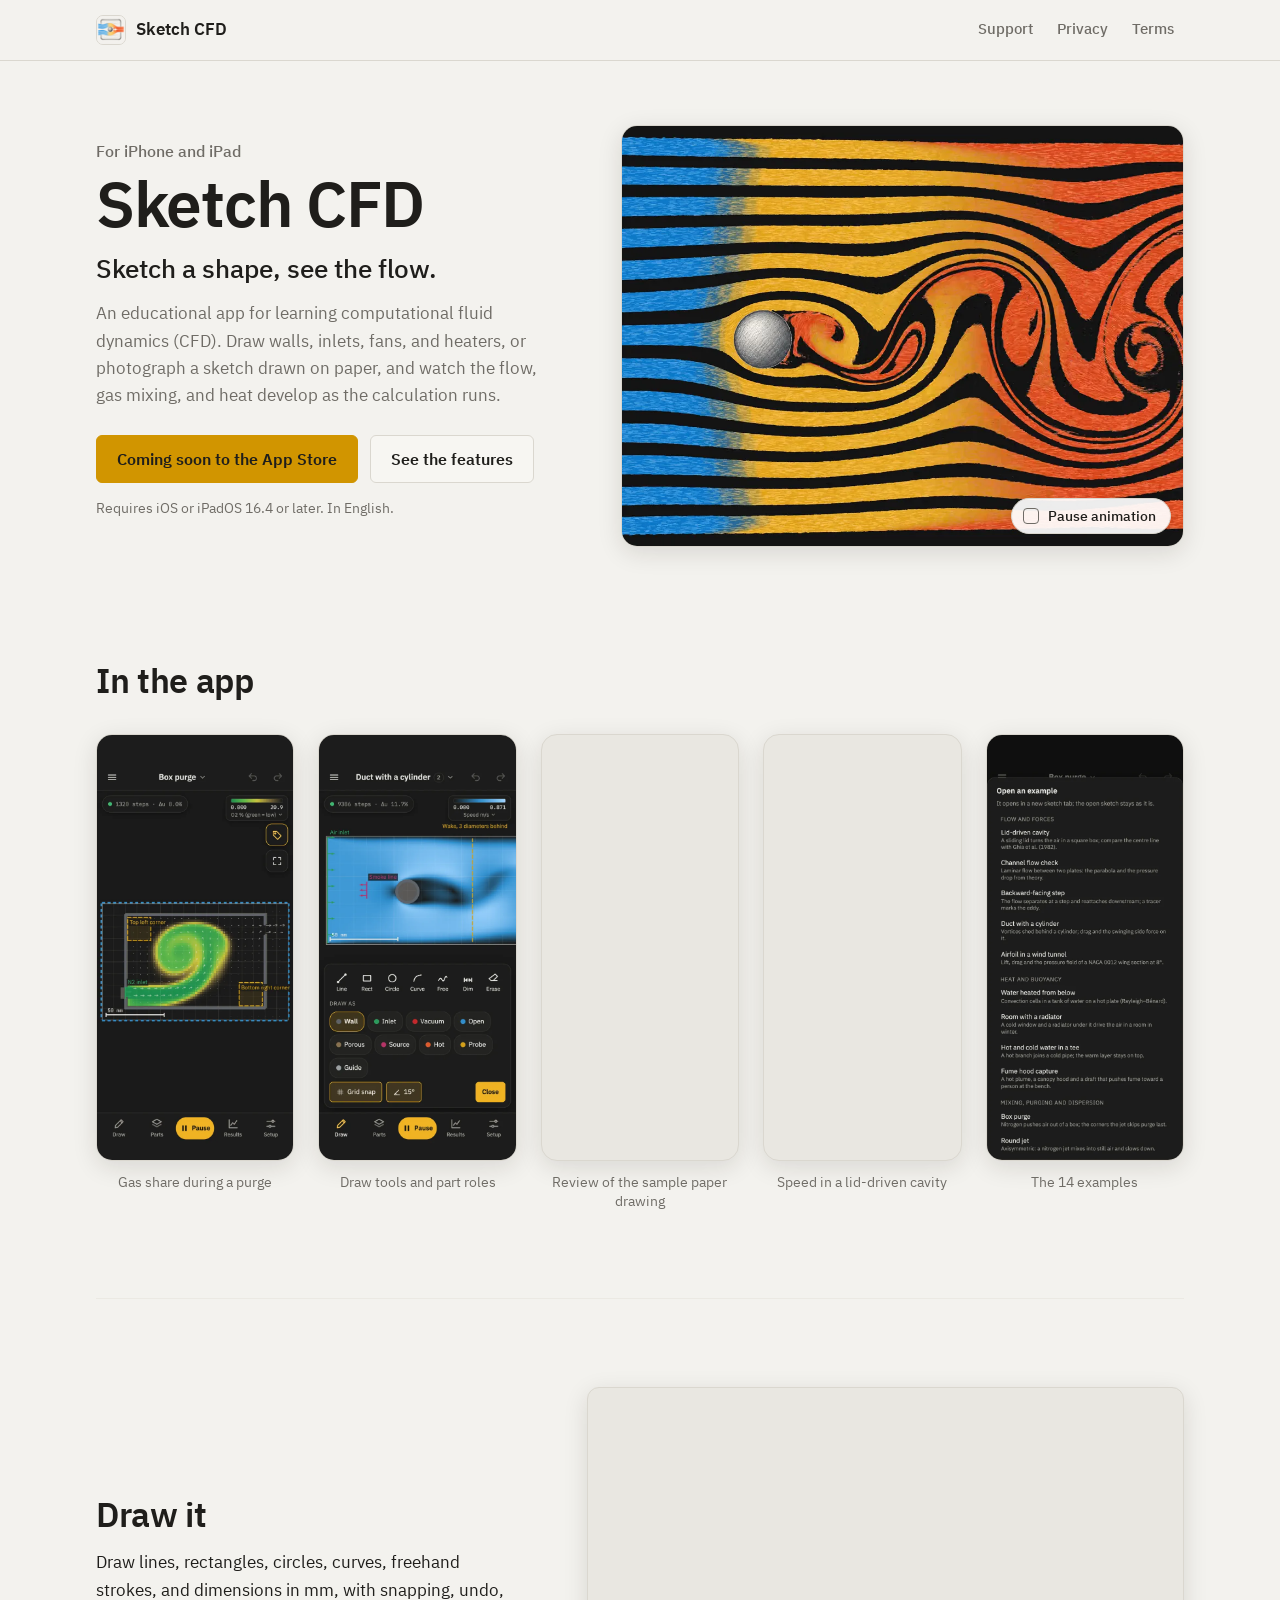
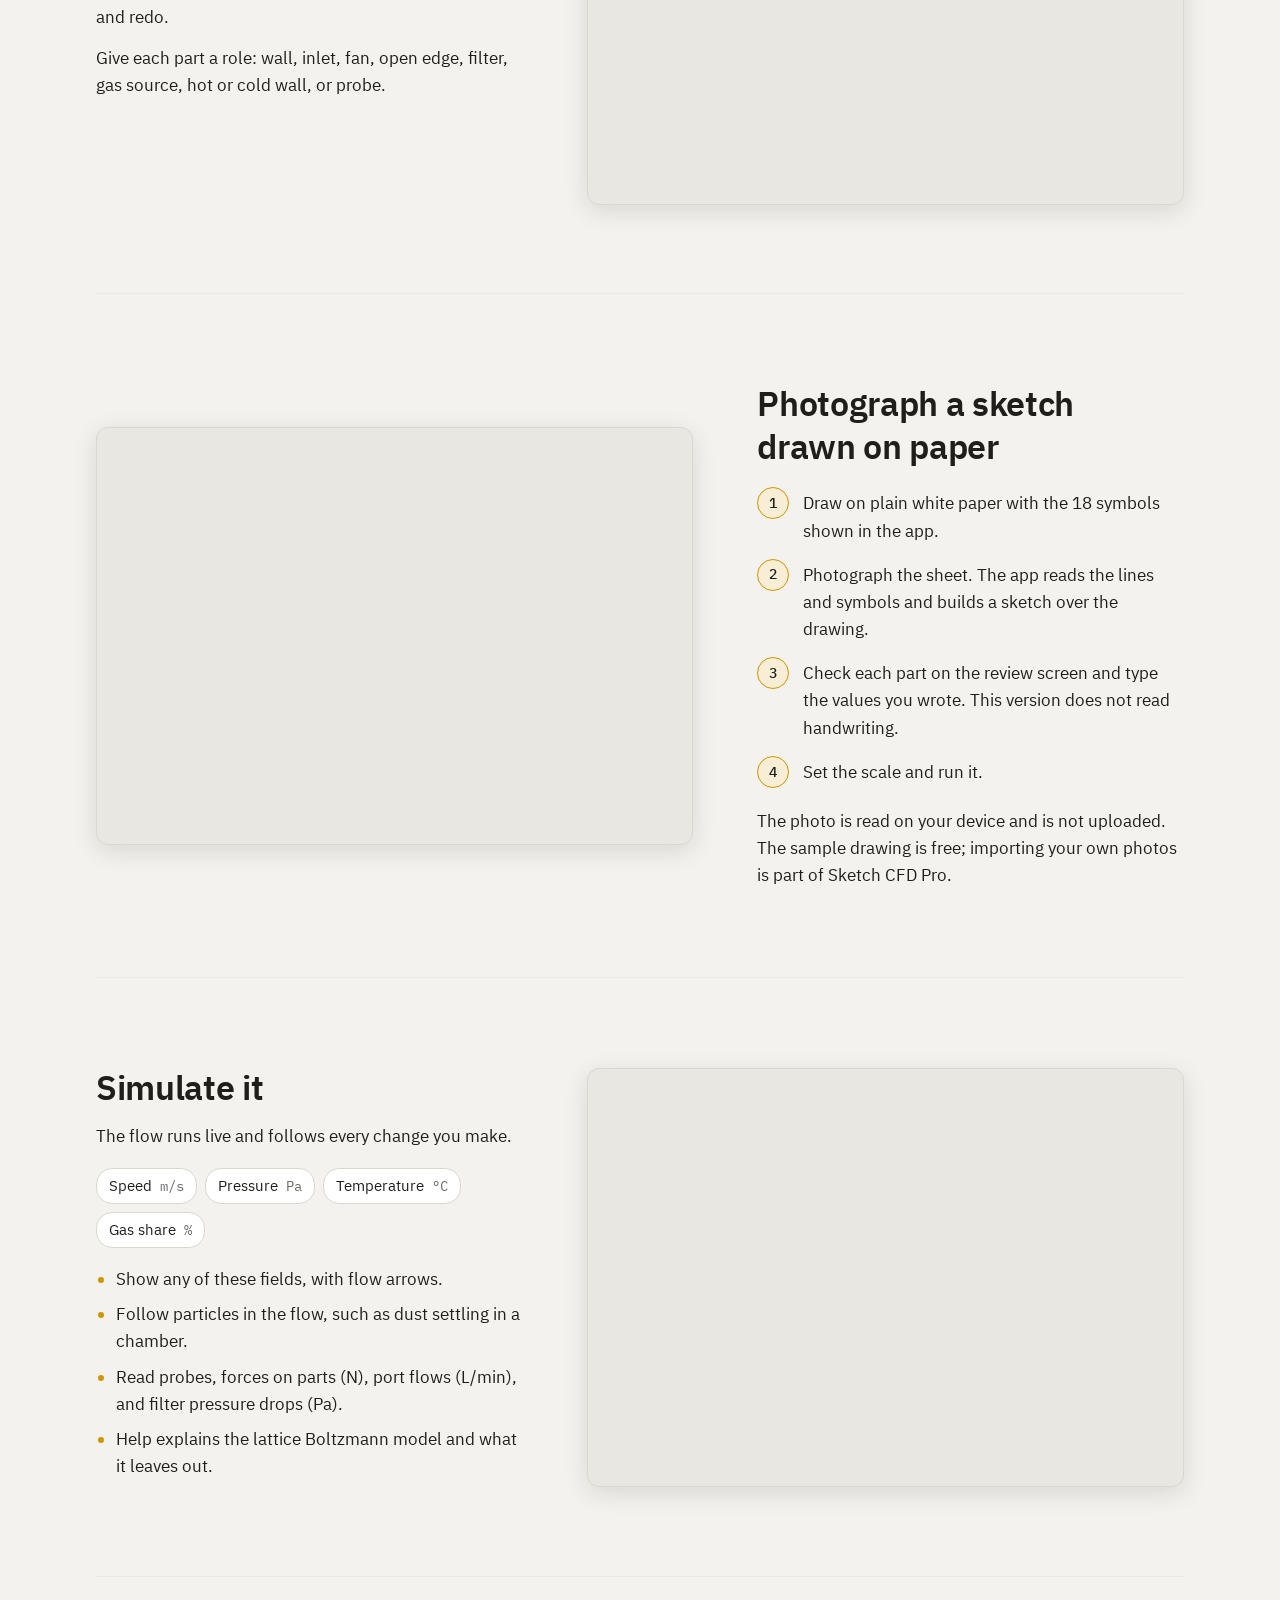
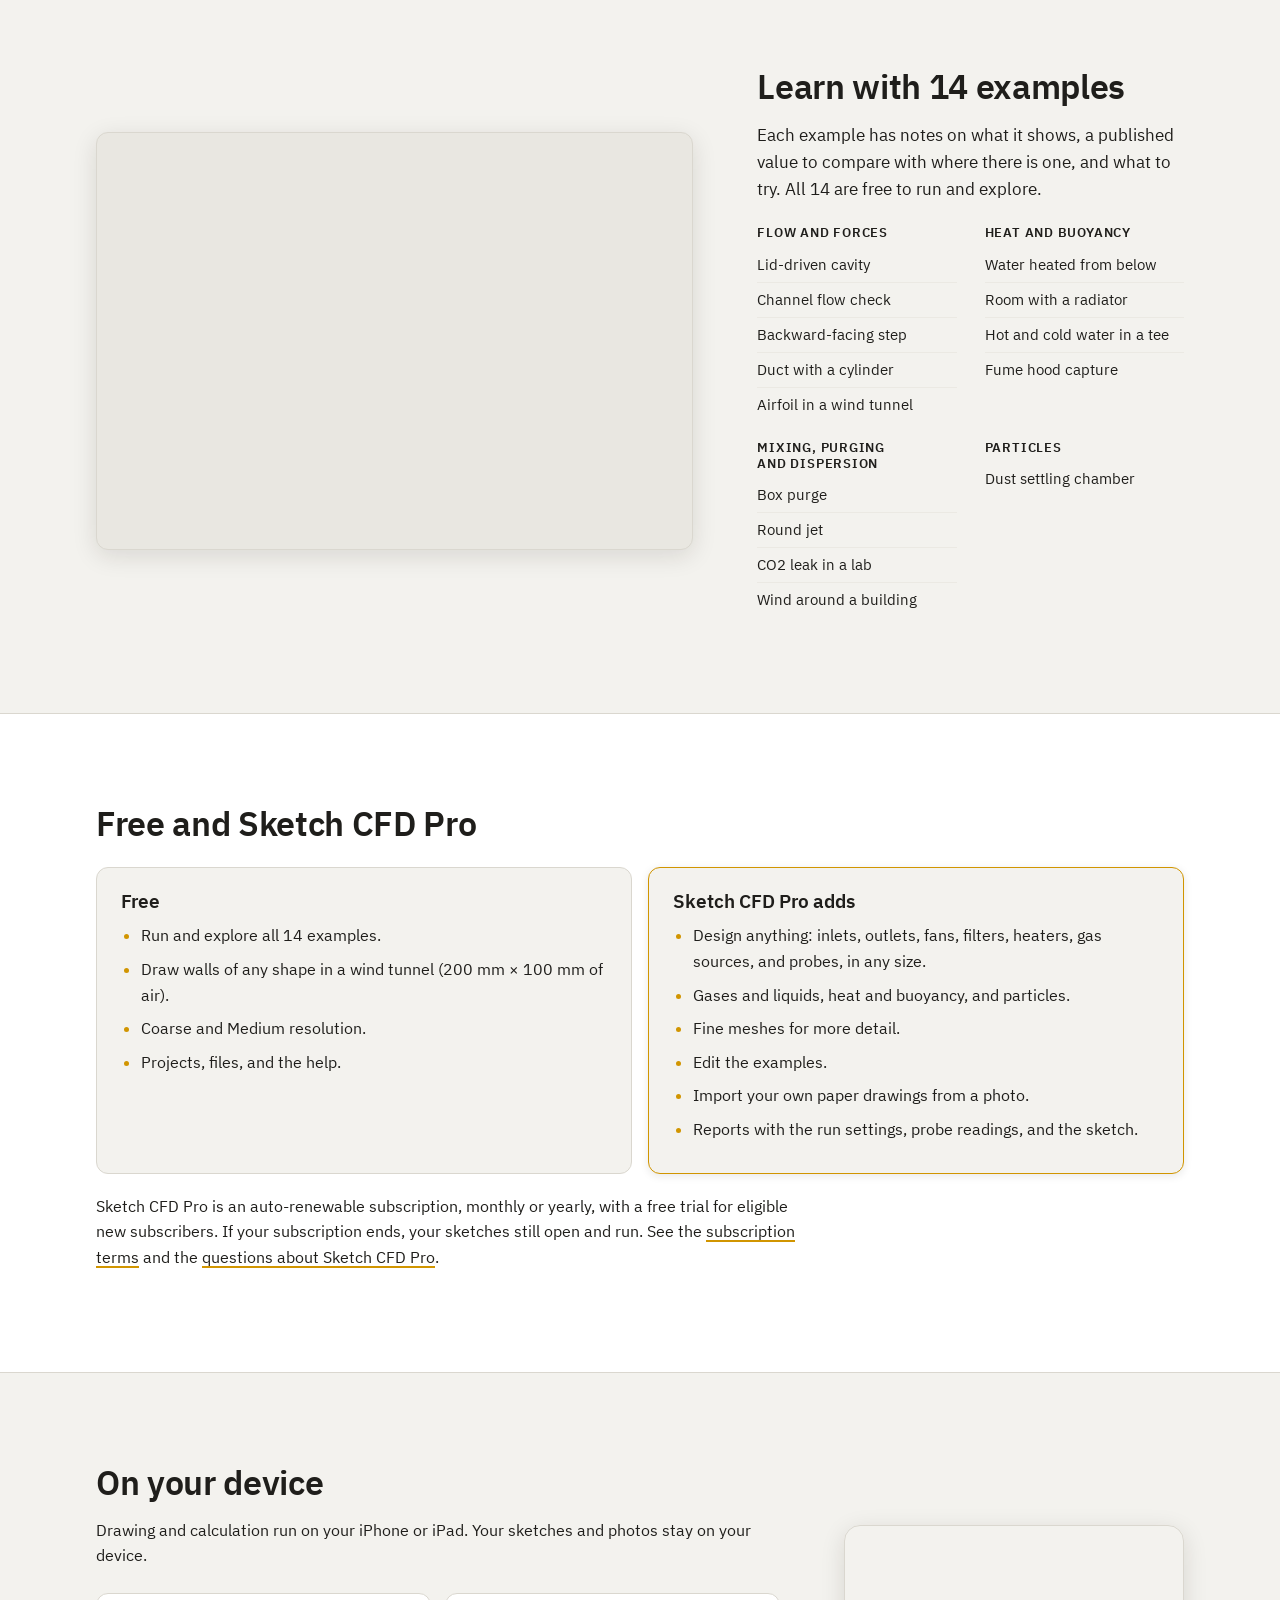
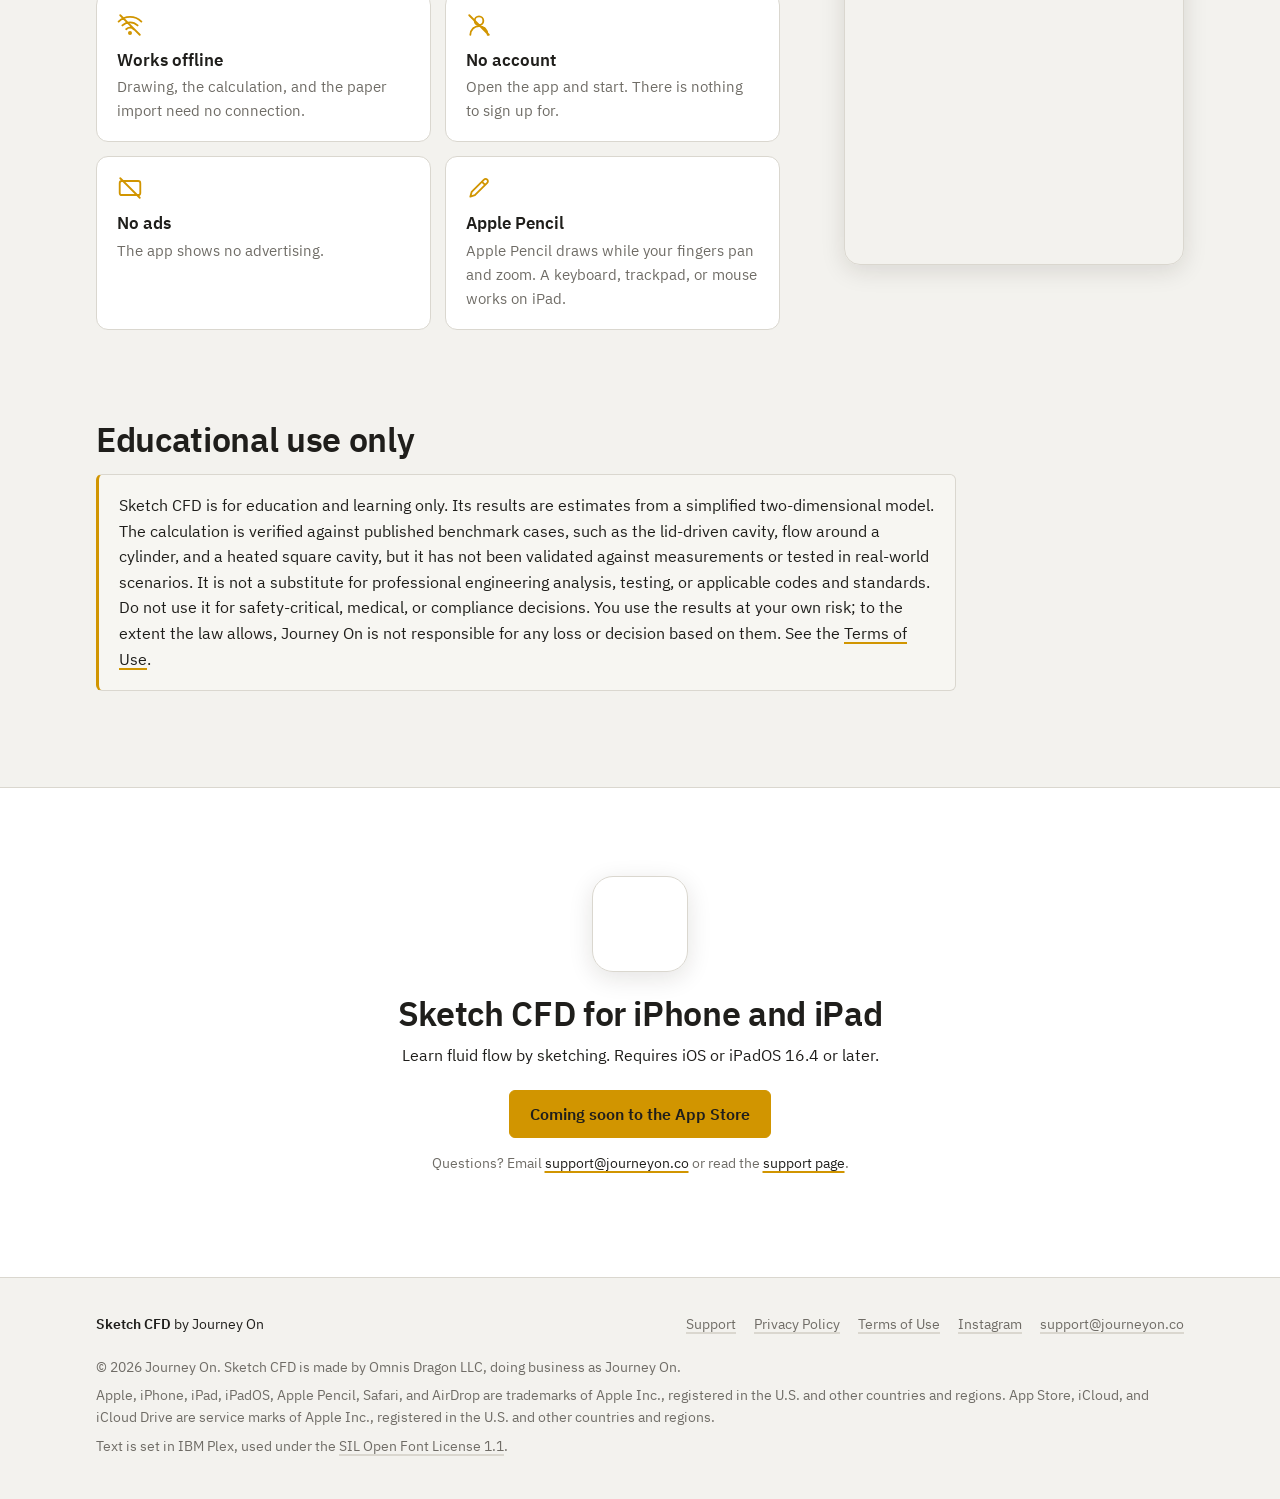
==== index.html @ e7793c2b "Sketch CFD website Co-Authored-By: Claude Opus 5.5 <noreply@anthropic.com>" ====
<!doctype html>
<html lang="en">
<head>
<meta charset="utf-8">
<meta name="viewport" content="width=device-width, initial-scale=1">
<meta http-equiv="Content-Security-Policy" content="default-src 'none'; style-src 'self'; font-src 'self'; img-src 'self'; media-src 'self'; base-uri 'none'; form-action 'none'">
<meta name="color-scheme" content="dark light">
<meta name="theme-color" content="#141413" media="(prefers-color-scheme: dark)">
<meta name="theme-color" content="#f3f2ee" media="(prefers-color-scheme: light)">
<title>Sketch CFD: sketch a shape, see the flow</title>
<meta name="description" content="Sketch CFD is an educational app for iPhone and iPad for learning computational fluid dynamics (CFD) from simple sketches. Draw it, or photograph a sketch drawn on paper, and simulate the flow, gas mixing, and heat.">
<link rel="canonical" href="https://sketchcfd.journeyon.co/">
<meta property="og:type" content="website">
<meta property="og:url" content="https://sketchcfd.journeyon.co/">
<meta property="og:title" content="Sketch CFD">
<meta property="og:description" content="Sketch a shape, see the flow. An educational app for iPhone and iPad.">
<meta property="og:image" content="https://sketchcfd.journeyon.co/media/hero-landscape.jpg">
<meta property="og:image:width" content="1024">
<meta property="og:image:height" content="768">
<meta property="og:image:alt" content="Air flowing past a cylinder, from the launch animation of the Sketch CFD app.">
<meta name="twitter:card" content="summary_large_image">
<link rel="icon" type="image/png" sizes="32x32" href="assets/favicon-32.png">
<link rel="apple-touch-icon" href="assets/apple-touch-icon.png">
<link rel="stylesheet" href="assets/site.css">
</head>
<body class="home">
<a class="skip" href="#main">Skip to content</a>

<header class="site-head">
  <div class="wrap">
    <a class="brand" href="./" aria-current="page"><img src="assets/favicon-32.png" srcset="assets/favicon-32.png 1x, assets/brand-96.png 3x" width="30" height="30" alt=""><span>Sketch CFD</span></a>
    <nav class="site-nav" aria-label="Main">
      <ul>
        <li><a href="support/">Support</a></li>
        <li><a href="privacy/">Privacy</a></li>
        <li><a href="terms/">Terms</a></li>
      </ul>
    </nav>
  </div>
</header>

<main id="main" tabindex="-1">

  <section class="hero" aria-labelledby="hero-title">
    <div class="wrap hero-grid">
      <div class="hero-text">
        <p class="eyebrow">For iPhone and iPad</p>
        <h1 id="hero-title">Sketch CFD</h1>
        <p class="hero-line">Sketch a shape, see the flow.</p>
        <p class="hero-sub">An educational app for learning computational fluid dynamics (CFD). Draw walls, inlets, fans, and heaters, or photograph a sketch drawn on paper, and watch the flow, gas mixing, and heat develop as the calculation runs.</p>
        <div class="actions">
          <a class="btn primary" href="https://apps.apple.com/us/developer/journey-on/id1807155063">Coming soon to the App Store</a>
          <a class="btn" href="#draw">See the features</a>
        </div>
        <p class="small muted">Requires iOS or iPadOS 16.4 or later. In English.</p>
      </div>
      <div class="hero-media">
        <input class="still" type="checkbox" id="still">
        <picture>
          <source media="(min-width: 600px)" type="image/webp" srcset="media/hero-landscape.webp">
          <source media="(min-width: 600px)" srcset="media/hero-landscape.jpg">
          <source type="image/webp" srcset="media/hero-portrait.webp">
          <img class="hero-poster" src="media/hero-portrait.jpg" width="720" height="900" alt="Air flowing past a cylinder, from the app’s launch animation: bands of blue, amber, and orange dye show the vortices that shed behind the cylinder one after another, simulated with the app’s own solver.">
        </picture>
        <video class="hero-video" width="1024" height="768" autoplay loop muted playsinline disablepictureinpicture disableremoteplayback aria-hidden="true">
          <source media="(prefers-reduced-motion: no-preference) and (min-width: 600px)" src="media/hero-landscape.mp4" type="video/mp4">
          <source media="(prefers-reduced-motion: no-preference)" src="media/hero-portrait.mp4" type="video/mp4">
        </video>
        <label class="still-label" for="still">Pause animation</label>
      </div>
    </div>
  </section>

  <section class="section shots" aria-labelledby="shots-title">
    <div class="wrap">
      <h2 id="shots-title" class="section-title">In the app</h2>
    </div>
    <div class="shot-strip" role="region" aria-label="Screenshots" tabindex="0">
      <ul class="shot-list">
        <li>
          <figure>
            <img src="media/iphone-purge.webp" width="600" height="1299" loading="lazy" decoding="async" alt="The Box purge example: nitrogen enters a box at the lower left and pushes the air out through a slot at the upper right. The box is colored by oxygen share, green where it is low, with flow arrows.">
            <figcaption>Gas share during a purge</figcaption>
          </figure>
        </li>
        <li>
          <figure>
            <img src="media/iphone-draw.webp" width="600" height="1299" loading="lazy" decoding="async" alt="The draw tray over the Duct with a cylinder example: the Line, Rect, Circle, Curve, Free, Dim, and Erase tools, the roles Wall, Inlet, Vacuum, Open, Porous, Source, Hot, Probe, and Guide, and Grid snap with a 15° angle step. Above the tray, air from the inlet at the left flows past a cylinder, which sheds vortices, colored by speed.">
            <figcaption>Draw tools and part roles</figcaption>
          </figure>
        </li>
        <li>
          <figure>
            <img src="media/iphone-paper.webp" width="600" height="1299" loading="lazy" decoding="async" alt="Check the imported sketch: the parts recognized on the sample paper drawing, and the list of 5 parts found, among them a hot wall at 120 °C and an air inlet at 20 L/min with an assumed temperature to check.">
            <figcaption>Review of the sample paper drawing</figcaption>
          </figure>
        </li>
        <li>
          <figure>
            <img src="media/iphone-cavity.webp" width="600" height="1299" loading="lazy" decoding="async" alt="The Lid-driven cavity example, colored by speed from 0 to 0.139 m/s: the lid moves to the right along the top and turns the air in the square box into one large eddy.">
            <figcaption>Speed in a lid-driven cavity</figcaption>
          </figure>
        </li>
        <li>
          <figure>
            <img src="media/iphone-examples.webp" width="600" height="1299" loading="lazy" decoding="async" alt="Open an example: the examples in groups, starting with Flow and forces and Heat and buoyancy, each with a one-line description.">
            <figcaption>The 14 examples</figcaption>
          </figure>
        </li>
      </ul>
    </div>
  </section>

  <section class="feature" id="draw" aria-labelledby="draw-title">
    <div class="wrap feature-grid">
      <div class="feature-text">
        <h2 id="draw-title">Draw it</h2>
        <p>Draw lines, rectangles, circles, curves, freehand strokes, and dimensions in mm, with snapping, undo, and redo.</p>
        <p>Give each part a role: wall, inlet, fan, open edge, filter, gas source, hot or cold wall, or probe.</p>
      </div>
      <figure class="feature-shot">
        <img src="media/ipad-draw.webp" width="1280" height="895" loading="lazy" decoding="async" alt="The iPad layout with the Rect tool selected: a bar over the canvas lists the roles to draw as, from Wall to Guide, and the Parts panel lists the nine parts of the Box purge sketch, such as the N2 inlet at 10.0 L/min and two probes.">
      </figure>
    </div>
  </section>

  <section class="feature flip" id="paper" aria-labelledby="paper-title">
    <div class="wrap feature-grid">
      <div class="feature-text">
        <h2 id="paper-title">Photograph a sketch drawn on paper</h2>
        <ol class="steps" role="list">
          <li>Draw on plain white paper with the 18 symbols shown in the app.</li>
          <li>Photograph the sheet. The app reads the lines and symbols and builds a sketch over the drawing.</li>
          <li>Check each part on the review screen and type the values you wrote. This version does not read handwriting.</li>
          <li>Set the scale and run it.</li>
        </ol>
        <p>The photo is read on your device and is not uploaded. The sample drawing is free; importing your own photos is part of Sketch CFD Pro.</p>
      </div>
      <figure class="feature-shot">
        <img src="media/ipad-paper.webp" width="1280" height="895" loading="lazy" decoding="async" alt="The review screen of the paper import with the sample drawing: on the left, the parts recognized on the sheet; on the right, 5 parts found and 1 value assumed, and the labels written on the sheet, each with a field for its value.">
      </figure>
    </div>
  </section>

  <section class="feature" id="simulate" aria-labelledby="simulate-title">
    <div class="wrap feature-grid">
      <div class="feature-text">
        <h2 id="simulate-title">Simulate it</h2>
        <p>The flow runs live and follows every change you make.</p>
        <ul class="fields" aria-label="Fields you can show">
          <li>Speed <span class="u">m/s</span></li>
          <li>Pressure <span class="u">Pa</span></li>
          <li>Temperature <span class="u">°C</span></li>
          <li>Gas share <span class="u">%</span></li>
        </ul>
        <ul class="ticks">
          <li>Show any of these fields, with flow arrows.</li>
          <li>Follow particles in the flow, such as dust settling in a chamber.</li>
          <li>Read probes, forces on parts (N), port flows (L/min), and filter pressure drops (Pa).</li>
          <li>Help explains the lattice Boltzmann model and what it leaves out.</li>
        </ul>
      </div>
      <figure class="feature-shot">
        <img src="media/ipad-radiator.webp" width="1280" height="895" loading="lazy" decoding="async" alt="The Room with a radiator example, colored by temperature from 20 °C to 52 °C with flow arrows: warm air rises from the radiator at the lower left and circulates through the room. The Results panel lists the run, the probe readings at ankle and head height, and the force on the radiator.">
      </figure>
    </div>
  </section>

  <section class="feature flip" id="examples" aria-labelledby="examples-title">
    <div class="wrap feature-grid">
      <div class="feature-text">
        <h2 id="examples-title">Learn with 14 examples</h2>
        <p>Each example has notes on what it shows, a published value to compare with where there is one, and what to try. All 14 are free to run and explore.</p>
        <div class="groups">
          <div>
            <h3>Flow and forces</h3>
            <ul>
              <li>Lid-driven cavity</li>
              <li>Channel flow check</li>
              <li>Backward-facing step</li>
              <li>Duct with a cylinder</li>
              <li>Airfoil in a wind tunnel</li>
            </ul>
          </div>
          <div>
            <h3>Heat and buoyancy</h3>
            <ul>
              <li>Water heated from below</li>
              <li>Room with a radiator</li>
              <li>Hot and cold water in a tee</li>
              <li>Fume hood capture</li>
            </ul>
          </div>
          <div>
            <h3>Mixing, purging and dispersion</h3>
            <ul>
              <li>Box purge</li>
              <li>Round jet</li>
              <li>CO2 leak in a lab</li>
              <li>Wind around a building</li>
            </ul>
          </div>
          <div>
            <h3>Particles</h3>
            <ul>
              <li>Dust settling chamber</li>
            </ul>
          </div>
        </div>
      </div>
      <figure class="feature-shot">
        <img src="media/ipad-hood.webp" width="1280" height="895" loading="lazy" decoding="async" alt="The Fume hood capture example, colored by fume share: fume rises from a hot plate on the floor, and a draft from the right bends the plume past the canopy hood toward the breathing zone at the left.">
      </figure>
    </div>
  </section>

  <section class="section band" id="plans" aria-labelledby="plans-title">
    <div class="wrap">
      <h2 id="plans-title" class="section-title">Free and Sketch CFD Pro</h2>
      <div class="plans">
        <div class="plan">
          <h3>Free</h3>
          <ul class="ticks">
            <li>Run and explore all 14 examples.</li>
            <li>Draw walls of any shape in a wind tunnel (200 mm × 100 mm of air).</li>
            <li>Coarse and Medium resolution.</li>
            <li>Projects, files, and the help.</li>
          </ul>
        </div>
        <div class="plan pro">
          <h3>Sketch CFD Pro adds</h3>
          <ul class="ticks">
            <li>Design anything: inlets, outlets, fans, filters, heaters, gas sources, and probes, in any size.</li>
            <li>Gases and liquids, heat and buoyancy, and particles.</li>
            <li>Fine meshes for more detail.</li>
            <li>Edit the examples.</li>
            <li>Import your own paper drawings from a photo.</li>
            <li>Reports with the run settings, probe readings, and the sketch.</li>
          </ul>
        </div>
      </div>
      <p class="section-intro">Sketch CFD Pro is an auto-renewable subscription, monthly or yearly, with a free trial for eligible new subscribers. If your subscription ends, your sketches still open and run. See the <a href="terms/#pro">subscription terms</a> and the <a href="support/#cost">questions about Sketch CFD Pro</a>.</p>
    </div>
  </section>

  <section class="section" id="device" aria-labelledby="device-title">
    <div class="wrap device-grid">
      <div>
        <h2 id="device-title" class="section-title">On your device</h2>
        <p class="section-intro">Drawing and calculation run on your iPhone or iPad. Your sketches and photos stay on your device.</p>
        <ul class="tiles">
          <li class="tile">
            <svg viewBox="0 0 24 24" aria-hidden="true" focusable="false"><path d="M1.5 8.8a15 15 0 0 1 21 0M5 12.4a10 10 0 0 1 14 0M8.5 15.9a5 5 0 0 1 7 0M3 3l18 18"/><circle cx="12" cy="19.4" r="1"/></svg>
            <h3>Works offline</h3>
            <p>Drawing, the calculation, and the paper import need no connection.</p>
          </li>
          <li class="tile">
            <svg viewBox="0 0 24 24" aria-hidden="true" focusable="false"><circle cx="12" cy="8" r="4"/><path d="M4 21a8 8 0 0 1 16 0M3 3l18 18"/></svg>
            <h3>No account</h3>
            <p>Open the app and start. There is nothing to sign up for.</p>
          </li>
          <li class="tile">
            <svg viewBox="0 0 24 24" aria-hidden="true" focusable="false"><rect x="2.5" y="5.5" width="19" height="13" rx="2"/><path d="M3 3l18 18"/></svg>
            <h3>No ads</h3>
            <p>The app shows no advertising.</p>
          </li>
          <li class="tile">
            <svg viewBox="0 0 24 24" aria-hidden="true" focusable="false"><path d="M4 20l1.2-4.4L16.6 4.2a2.1 2.1 0 0 1 3 3L8.2 18.6 4 20zM14.6 6.2l3 3"/></svg>
            <h3>Apple Pencil</h3>
            <p>Apple Pencil draws while your fingers pan and zoom. A keyboard, trackpad, or mouse works on iPad.</p>
          </li>
        </ul>
      </div>
      <figure class="device-art">
        <picture>
          <source type="image/webp" srcset="assets/sketch-cfd-400.webp 400w, assets/sketch-cfd-800.webp 800w" sizes="(min-width: 960px) 340px, 240px">
          <img src="assets/sketch-cfd-400.png" width="400" height="400" loading="lazy" decoding="async" alt="The Sketch CFD app icon: a colored-pencil drawing of air flowing left to right through a box and around a sphere. The streamlines change from blue to amber to orange, with two small eddies behind the sphere.">
        </picture>
      </figure>
    </div>
  </section>

  <section class="section" id="education" aria-labelledby="education-title">
    <div class="wrap">
      <h2 id="education-title" class="section-title">Educational use only</h2>
      <div class="note">
        <p>Sketch CFD is for education and learning only. Its results are estimates from a simplified two-dimensional model. The calculation is verified against published benchmark cases, such as the lid-driven cavity, flow around a cylinder, and a heated square cavity, but it has not been validated against measurements or tested in real-world scenarios. It is not a substitute for professional engineering analysis, testing, or applicable codes and standards. Do not use it for safety-critical, medical, or compliance decisions. You use the results at your own risk; to the extent the law allows, Journey On is not responsible for any loss or decision based on them. See the <a href="terms/#educational-use">Terms of Use</a>.</p>
      </div>
    </div>
  </section>

  <section class="cta band" id="get" aria-labelledby="get-title">
    <div class="wrap">
      <img class="app-icon" src="assets/sketch-cfd-400.webp" width="400" height="400" loading="lazy" decoding="async" alt="">
      <h2 id="get-title">Sketch CFD for iPhone and iPad</h2>
      <p>Learn fluid flow by sketching. Requires iOS or iPadOS 16.4 or later.</p>
      <div class="actions center">
        <a class="btn primary" href="https://apps.apple.com/us/developer/journey-on/id1807155063">Coming soon to the App Store</a>
      </div>
      <p class="small muted">Questions? Email <a href="mailto:support@journeyon.co">support@journeyon.co</a> or read the <a href="support/">support page</a>.</p>
    </div>
  </section>

</main>

<footer class="site-foot">
  <div class="wrap">
    <div class="foot-top">
      <p class="foot-brand"><strong>Sketch CFD</strong> by Journey On</p>
      <nav aria-label="Footer">
        <ul class="foot-links">
          <li><a href="support/">Support</a></li>
          <li><a href="privacy/">Privacy Policy</a></li>
          <li><a href="terms/">Terms of Use</a></li>
          <li><a href="https://www.instagram.com/journeyon_co/">Instagram</a></li>
          <li><a href="mailto:support@journeyon.co">support@journeyon.co</a></li>
        </ul>
      </nav>
    </div>
    <p>© 2026 Journey On. Sketch CFD is made by Omnis Dragon LLC, doing business as Journey On.</p>
    <p>Apple, iPhone, iPad, iPadOS, Apple Pencil, Safari, and AirDrop are trademarks of Apple Inc., registered in the U.S. and other countries and regions. App Store, iCloud, and iCloud Drive are service marks of Apple Inc., registered in the U.S. and other countries and regions.</p>
    <p>Text is set in IBM Plex, used under the <a href="fonts/LICENSE.txt">SIL Open Font License 1.1</a>.</p>
  </div>
</footer>
</body>
</html>
---- assets/site.css ----
/* Sketch CFD website. Colors, radii, fonts and shadows are the app's design tokens; tints are color-mix() of tokens.
   Dark is the default, as in the app; light follows prefers-color-scheme. */

@font-face {
  font-family: 'IBM Plex Sans';
  font-style: normal;
  font-weight: 400;
  font-display: swap;
  src: url('../fonts/IBMPlexSans-Regular.woff2') format('woff2');
}
@font-face {
  font-family: 'IBM Plex Sans';
  font-style: normal;
  font-weight: 500;
  font-display: swap;
  src: url('../fonts/IBMPlexSans-Medium.woff2') format('woff2');
}
@font-face {
  font-family: 'IBM Plex Sans';
  font-style: normal;
  font-weight: 600;
  font-display: swap;
  src: url('../fonts/IBMPlexSans-SemiBold.woff2') format('woff2');
}
@font-face {
  font-family: 'IBM Plex Mono';
  font-style: normal;
  font-weight: 400;
  font-display: swap;
  src: url('../fonts/IBMPlexMono-Regular.woff2') format('woff2');
}
@font-face {
  font-family: 'IBM Plex Mono';
  font-style: normal;
  font-weight: 500;
  font-display: swap;
  src: url('../fonts/IBMPlexMono-Medium.woff2') format('woff2');
}

:root {
  --bg: #141413;
  --panel: #1c1c1b;
  --panel2: #232321;
  --fg: #e8e6e1;
  --muted: #9b9890;
  --line: #35332e;
  --line2: #2a2926;
  --accent: #f0b323;
  --accent2: #ffc94a;
  --accent-fg: #141413;
  --canvas: #1a1a19;
  --shadow: 0 6px 24px rgba(0, 0, 0, .5);
  --shadow-sm: 0 2px 10px rgba(0, 0, 0, .45);
  --label: var(--accent); /* small headings: amber on dark, ink on light (amber on light is under 4.5:1) */
  --font: 'IBM Plex Sans', system-ui, -apple-system, 'Segoe UI', sans-serif;
  --mono: 'IBM Plex Mono', ui-monospace, SFMono-Regular, Menlo, monospace;
  --radius: 6px;
  color-scheme: dark;
}

@media (prefers-color-scheme: light) {
  :root {
    --bg: #f3f2ee;
    --panel: #ffffff;
    --panel2: #f7f6f2;
    --fg: #1f1e1b;
    --muted: #6f6c66;
    --line: #dad7cf;
    --line2: #ebe9e3;
    --accent: #d19500;
    --accent2: #a87700;
    --accent-fg: #1f1e1b;
    --canvas: #e9e7e1;
    --shadow: 0 6px 24px rgba(30, 28, 20, .12);
    --shadow-sm: 0 2px 8px rgba(30, 28, 20, .10);
    --label: var(--fg);
    color-scheme: light;
  }
}

*,
*::before,
*::after {
  box-sizing: border-box;
}

html {
  -webkit-text-size-adjust: 100%;
  text-size-adjust: 100%;
}

@media (prefers-reduced-motion: no-preference) {
  html {
    scroll-behavior: smooth;
  }
}

body {
  margin: 0;
  background: var(--bg);
  color: var(--fg);
  font-family: var(--font);
  font-size: 16px;
  line-height: 1.6;
  overflow-wrap: break-word;
}

img {
  max-width: 100%;
  height: auto;
}

figure {
  margin: 0;
}

strong,
b {
  font-weight: 600;
}

h1,
h2,
h3 {
  font-weight: 600;
  line-height: 1.25;
  margin: 0;
  text-wrap: balance;
}

h2,
h3,
[id] {
  scroll-margin-top: 16px;
}

p,
ul,
ol {
  margin: 0 0 14px;
}

ul,
ol {
  padding-left: 22px;
}

li {
  margin: 0 0 6px;
}

a {
  color: var(--fg);
  text-decoration: underline;
  text-decoration-color: var(--accent);
  text-decoration-thickness: 2px;
  text-underline-offset: 3px;
}

a:hover {
  text-decoration-color: var(--fg);
}

:focus-visible {
  outline: 2px solid var(--accent2);
  outline-offset: 2px;
  border-radius: 3px;
}

code,
.mono {
  font-family: var(--mono);
  font-size: .94em;
}

/* Skip link: off screen until it has focus */
.skip {
  position: absolute;
  left: 16px;
  top: -200px;
  z-index: 90;
  padding: 10px 16px;
  background: var(--panel);
  color: var(--fg);
  border: 1px solid var(--line);
  border-radius: var(--radius);
  box-shadow: var(--shadow);
  font-weight: 600;
}

.skip:focus {
  top: 12px;
}

.wrap {
  max-width: 1120px;
  margin: 0 auto;
  padding: 0 16px;
}

/* Header */
.site-head {
  border-bottom: 1px solid var(--line);
  background: var(--bg);
}

.site-head .wrap {
  display: flex;
  align-items: center;
  justify-content: space-between;
  gap: 12px;
  min-height: 60px;
  flex-wrap: wrap;
}

.brand {
  display: inline-flex;
  align-items: center;
  gap: 10px;
  font-weight: 600;
  font-size: 17px;
  text-decoration: none;
  color: var(--fg);
  min-height: 44px;
}

.brand img {
  width: 30px;
  height: 30px;
  border-radius: 7px;
  border: 1px solid var(--line);
}

.site-nav ul {
  display: flex;
  gap: 4px;
  list-style: none;
  margin: 0;
  padding: 0;
}

.site-nav li {
  margin: 0;
}

.site-nav a {
  display: inline-flex;
  align-items: center;
  min-height: 44px;
  padding: 0 10px;
  color: var(--muted);
  font-weight: 500;
  font-size: 15px;
  text-decoration: none;
  border-bottom: 2px solid transparent;
}

.site-nav a:hover {
  color: var(--fg);
}

.site-nav a[aria-current='page'] {
  color: var(--fg);
  border-bottom-color: var(--accent);
}

/* Main */
main {
  display: block;
  padding: 32px 0 56px;
}

.home main {
  padding: 0;
}

.prose {
  max-width: 720px;
}

.eyebrow {
  margin: 0 0 6px;
  color: var(--muted);
  font-size: 16px;
  font-weight: 500;
}

.page-title {
  font-size: 30px;
  margin-bottom: 8px;
}

.updated {
  color: var(--muted);
  font-size: 14px;
  margin-bottom: 24px;
}

.lead {
  font-size: 19px;
  line-height: 1.5;
}

.muted {
  color: var(--muted);
}

.small {
  font-size: 14px;
}

/* Buttons */
.actions {
  display: flex;
  flex-wrap: wrap;
  align-items: center;
  gap: 12px;
  margin: 26px 0 14px;
}

.actions.center {
  justify-content: center;
}

.btn {
  display: inline-flex;
  align-items: center;
  justify-content: center;
  min-height: 48px;
  padding: 12px 20px;
  border-radius: var(--radius);
  border: 1px solid var(--line);
  background: var(--panel2);
  color: var(--fg);
  font-weight: 600;
  text-decoration: none;
  line-height: 1.2;
}

.btn:hover {
  border-color: var(--muted);
}

.btn.primary {
  background: var(--accent);
  border-color: var(--accent);
  color: var(--accent-fg);
}

.btn.primary:hover {
  box-shadow: var(--shadow-sm);
  text-decoration: underline;
  text-decoration-color: var(--accent-fg);
}

/* Home page: hero */
.hero {
  padding: 36px 0 8px;
}

.hero-grid {
  display: grid;
  gap: 32px;
  align-items: center;
}

.hero h1 {
  font-size: 46px;
  letter-spacing: -.02em;
  line-height: 1.05;
  margin-bottom: 14px;
}

.hero-line {
  text-wrap: balance;
  font-size: 23px;
  font-weight: 500;
  line-height: 1.35;
  margin-bottom: 14px;
}

.hero-sub {
  color: var(--muted);
  font-size: 17px;
  max-width: 34em;
}

.hero-media {
  position: relative;
  aspect-ratio: 4 / 5;
  border-radius: 16px;
  overflow: hidden;
  background: var(--canvas);
  border: 1px solid var(--line);
  box-shadow: var(--shadow);
}

.hero-media picture,
.hero-poster,
.hero-video {
  position: absolute;
  inset: 0;
  display: block;
  width: 100%;
  height: 100%;
  object-fit: cover;
}

/* The browser picks the video once, when the page loads. If the box changes shape later (a phone turned from portrait
   to landscape), the crop keeps the cylinder and the inflow in view: the portrait video shows its lower part, the
   landscape video its left part. */
.hero-poster,
.hero-video {
  object-position: 25% 80%;
}

/* Safari does not autoplay in Low Power Mode and would draw its start button over the video; the still image under the
   video shows instead. */
.hero-video::-webkit-media-controls-start-playback-button {
  display: none !important;
  -webkit-appearance: none;
}

.hero-video::-webkit-media-controls {
  display: none !important;
}

/* "Pause animation": a real checkbox, visually replaced by the label's box. Checked, the video is hidden and the
   still image under it shows (WCAG 2.2.2). */
.still {
  position: absolute;
  width: 1px;
  height: 1px;
  margin: 0;
  opacity: 0;
  pointer-events: none;
}

.still-label {
  position: absolute;
  right: 12px;
  bottom: 12px;
  z-index: 2;
  display: inline-flex;
  align-items: center;
  gap: 9px;
  min-height: 36px;
  padding: 6px 14px 6px 11px;
  border-radius: 20px;
  border: 1px solid var(--line);
  background: color-mix(in srgb, var(--panel) 92%, transparent);
  color: var(--fg);
  font-size: 14px;
  font-weight: 500;
  box-shadow: var(--shadow-sm);
  cursor: pointer;
  user-select: none;
}

.still-label::before {
  content: '';
  flex: none;
  width: 16px;
  height: 16px;
  border: 1.5px solid var(--muted);
  border-radius: 4px;
}

.still-label::after {
  content: '';
  position: absolute;
  left: 17px;
  top: 50%;
  width: 5px;
  height: 9px;
  margin-top: -6px;
  border: solid var(--accent-fg);
  border-width: 0 2px 2px 0;
  transform: rotate(45deg);
  opacity: 0;
}

.still:checked ~ .still-label::before {
  background: var(--accent);
  border-color: var(--accent);
}

.still:checked ~ .still-label::after {
  opacity: 1;
}

.still:focus-visible ~ .still-label {
  outline: 2px solid var(--accent2);
  outline-offset: 2px;
}

.still-label:hover {
  border-color: var(--muted);
}

.still:checked ~ .hero-video {
  display: none;
}

@media (prefers-reduced-motion: reduce) {
  .hero-video,
  .still,
  .still-label {
    display: none;
  }
}

/* Home page: sections */
.section {
  padding: 64px 0 0;
}

.section-title,
.feature-text h2,
.cta h2 {
  font-size: 30px;
  letter-spacing: -.01em;
  margin-bottom: 14px;
}

.section-intro {
  max-width: 720px;
}

/* Screenshots: a strip that scrolls sideways below 1000 px, a row of five above. The column width always leaves part
   of the next screenshot in view, so the strip shows that it scrolls. The side gutters are the list's padding, so
   they stay at the ends of the scrolled strip; the top and bottom padding leave room for the shadows, which the strip
   would otherwise cut off. */
.shot-strip {
  overflow-x: auto;
  scroll-snap-type: x mandatory;
  scroll-padding: 0 16px;
  padding: 26px 0 30px;
  margin-top: -8px;
}

.shot-strip:focus-visible {
  outline-offset: -2px;
}

.shot-list {
  display: grid;
  grid-auto-flow: column;
  grid-auto-columns: min(calc((100vw - 32px) / 1.55), 260px);
  gap: 16px;
  width: max-content;
  list-style: none;
  margin: 0;
  padding: 0 16px;
}

@media (min-width: 480px) {
  .shot-list {
    grid-auto-columns: calc((100vw - 48px) / 2.4);
  }
}

@media (min-width: 720px) {
  .shot-list {
    grid-auto-columns: calc((100vw - 64px) / 3.4);
  }
}

.shot-list li {
  margin: 0;
  scroll-snap-align: start;
}

.shot-list img {
  display: block;
  width: 100%;
  border-radius: 16px;
  border: 1px solid var(--line);
  background: var(--canvas);
  box-shadow: var(--shadow);
}

.shot-list figcaption {
  margin-top: 12px;
  color: var(--muted);
  font-size: 14px;
  line-height: 1.4;
  text-align: center;
}

/* Feature rows: text and a screenshot, side by side on wide screens */
.feature {
  padding: 64px 0 0;
}

.feature + .feature::before,
.shots + .feature::before {
  content: '';
  display: block;
  width: calc(100% - 32px);
  max-width: 1088px;
  height: 1px;
  margin: 0 auto 64px;
  background: var(--line2);
}

.shots + .feature {
  padding-top: 40px;
}

.feature-grid {
  display: grid;
  gap: 28px;
  align-items: center;
}

.feature-text {
  font-size: 17px;
}

.feature-text > :last-child {
  margin-bottom: 0;
}

.feature-shot img {
  display: block;
  width: 100%;
  border-radius: 12px;
  border: 1px solid var(--line);
  background: var(--canvas);
  box-shadow: var(--shadow);
}

.ticks {
  padding-left: 20px;
}

.ticks li {
  margin-bottom: 8px;
}

.ticks li::marker {
  color: var(--accent);
}

.steps {
  list-style: none;
  padding: 0;
  margin: 20px 0;
  counter-reset: step;
}

.steps li {
  position: relative;
  counter-increment: step;
  min-height: 32px;
  margin: 0 0 14px;
  padding: 3px 0 0 46px;
}

.steps li::before {
  content: counter(step);
  position: absolute;
  left: 0;
  top: 0;
  display: grid;
  place-items: center;
  width: 32px;
  height: 32px;
  border-radius: 50%;
  border: 1px solid var(--accent);
  background: color-mix(in srgb, var(--accent) 16%, var(--panel));
  color: var(--fg);
  font-family: var(--mono);
  font-size: 14px;
  font-weight: 500;
}

.fields {
  display: flex;
  flex-wrap: wrap;
  gap: 8px;
  list-style: none;
  padding: 0;
  margin: 18px 0;
}

.fields li {
  margin: 0;
  padding: 5px 12px;
  border: 1px solid var(--line);
  border-radius: 16px;
  background: var(--panel);
  font-size: 15px;
}

.fields .u {
  margin-left: 4px;
  color: var(--muted);
  font-family: var(--mono);
  font-size: 14px;
}

.groups {
  display: grid;
  grid-template-columns: repeat(auto-fit, minmax(190px, 1fr));
  gap: 18px 28px;
  margin-top: 22px;
}

.groups h3 {
  margin-bottom: 6px;
  color: var(--label);
  font-size: 13px;
  font-weight: 600;
  letter-spacing: .06em;
  text-transform: uppercase;
}

.groups ul {
  list-style: none;
  padding: 0;
  margin: 0;
  font-size: 15px;
}

.groups li {
  margin: 0;
  padding: 5px 0;
  border-bottom: 1px solid var(--line2);
}

.groups li:last-child {
  border-bottom: 0;
}

/* Free and Pro */
.band {
  margin-top: 72px;
  padding: 64px 0;
  background: var(--panel);
  border-top: 1px solid var(--line);
  border-bottom: 1px solid var(--line);
}

.plans {
  display: grid;
  gap: 16px;
  margin: 22px 0 20px;
}

.plan {
  background: var(--bg);
  border: 1px solid var(--line);
  border-radius: 12px;
  padding: 22px 24px;
}

.plan.pro {
  border-color: var(--accent);
  box-shadow: var(--shadow-sm);
}

.plan h3 {
  font-size: 19px;
  margin-bottom: 10px;
}

.plan > :last-child {
  margin-bottom: 0;
}

/* On your device */
.device-grid {
  display: grid;
  gap: 32px;
  align-items: center;
}

.tiles {
  display: grid;
  grid-template-columns: minmax(0, 1fr);
  gap: 14px;
  list-style: none;
  padding: 0;
  margin: 24px 0 0;
}

.tile {
  margin: 0;
  padding: 18px 20px;
  background: var(--panel);
  border: 1px solid var(--line);
  border-radius: 12px;
}

.tile svg {
  display: block;
  width: 26px;
  height: 26px;
  fill: none;
  stroke: var(--accent);
  stroke-width: 1.7;
  stroke-linecap: round;
  stroke-linejoin: round;
}

.tile h3 {
  font-size: 17px;
  margin: 12px 0 4px;
}

.tile p {
  margin: 0;
  color: var(--muted);
  font-size: 15px;
}

.device-art {
  justify-self: center;
  max-width: 240px;
}

.device-art img {
  display: block;
  border-radius: 16px;
  border: 1px solid var(--line);
  box-shadow: var(--shadow);
}

.note {
  background: var(--panel2);
  border: 1px solid var(--line);
  border-left: 3px solid var(--accent);
  border-radius: var(--radius);
  padding: 18px 20px;
  max-width: 860px;
}

.note > :last-child {
  margin-bottom: 0;
}

/* Call to action */
.cta {
  text-align: center;
}

.cta .app-icon {
  display: block;
  width: 96px;
  height: 96px;
  margin: 0 auto 20px;
  border-radius: 21px;
  border: 1px solid var(--line);
  box-shadow: var(--shadow);
}

.cta h2 {
  margin-bottom: 8px;
}

.cta .actions {
  margin-top: 22px;
}

/* Legal and support pages */
.prose h2 {
  font-size: 22px;
  margin: 40px 0 12px;
  padding-top: 20px;
  border-top: 1px solid var(--line2);
}

.prose h3 {
  font-size: 18px;
  margin: 28px 0 8px;
}

.prose .first {
  margin-top: 28px;
}

.toc {
  background: var(--panel);
  border: 1px solid var(--line);
  border-radius: 12px;
  padding: 16px 20px 6px;
  margin: 8px 0 8px;
}

.toc h2 {
  font-size: 13px;
  font-weight: 600;
  letter-spacing: .08em;
  text-transform: uppercase;
  color: var(--muted);
  margin: 0 0 10px;
  padding: 0;
  border: 0;
}

.toc ol,
.toc ul {
  margin: 0 0 10px;
  padding-left: 0;
  list-style: none;
  columns: 1;
}

.toc li {
  margin: 0 0 4px;
  break-inside: avoid;
}

.toc a {
  display: inline-block;
  padding: 2px 0;
  text-decoration-thickness: 1px;
}

.summary {
  background: var(--panel2);
  border: 1px solid var(--line);
  border-radius: var(--radius);
  padding: 16px 20px 4px;
  margin: 0 0 20px;
}

.caps {
  text-transform: uppercase;
  font-size: 15px;
  letter-spacing: .01em;
}

.address {
  font-style: normal;
  line-height: 1.8;
  margin: 0 0 14px;
}

.contact-box {
  background: var(--panel);
  border: 1px solid var(--line);
  border-radius: 12px;
  padding: 18px 20px;
  margin: 0 0 16px;
}

.contact-box .email {
  font-size: 20px;
  font-weight: 600;
}

.contact-box > :last-child {
  margin-bottom: 0;
}

.faq h3 {
  margin-top: 26px;
}

/* Footer */
.site-foot {
  border-top: 1px solid var(--line);
  color: var(--muted);
  font-size: 14px;
  padding: 28px 0 36px;
}

.home .site-foot {
  border-top: 0;
}

.site-foot a {
  color: var(--muted);
  text-decoration-color: var(--line);
}

.site-foot a:hover {
  color: var(--fg);
  text-decoration-color: var(--accent);
}

.foot-top {
  display: flex;
  flex-wrap: wrap;
  align-items: center;
  justify-content: space-between;
  gap: 4px 24px;
  margin-bottom: 14px;
}

.foot-brand {
  color: var(--fg);
}

.site-foot .foot-brand {
  margin: 0;
}

.foot-links {
  display: flex;
  flex-wrap: wrap;
  gap: 0 18px;
  list-style: none;
  padding: 0;
  margin: 0;
}

.foot-links li {
  margin: 0;
}

.foot-links a {
  display: inline-flex;
  align-items: center;
  min-height: 36px;
}

.site-foot p {
  margin: 0 0 6px;
}

/* Phones: keep the brand and the three links on one line */
@media (max-width: 479px) {
  .site-head .wrap {
    flex-wrap: nowrap;
    gap: 8px;
  }

  .brand {
    font-size: 16px;
    gap: 8px;
    white-space: nowrap;
  }

  .site-nav {
    margin-right: -7px;
  }

  .site-nav ul {
    gap: 0;
  }

  .site-nav a {
    padding: 0 7px;
  }

  .hero .actions .btn {
    flex: 1 1 100%;
  }
}

/* Wider screens */
@media (min-width: 560px) {
  .tiles {
    grid-template-columns: repeat(2, minmax(0, 1fr));
  }
}

@media (min-width: 600px) {
  .hero-media {
    aspect-ratio: 4 / 3;
  }

  .plans {
    grid-template-columns: repeat(2, 1fr);
  }
}

@media (min-width: 720px) {
  .toc ol {
    columns: 2;
    column-gap: 32px;
  }

  .page-title {
    font-size: 40px;
  }

  .section-title,
  .feature-text h2,
  .cta h2 {
    font-size: 34px;
  }
}

@media (min-width: 960px) {
  main {
    padding-top: 48px;
  }

  .hero {
    padding: 64px 0 24px;
  }

  .hero-grid {
    grid-template-columns: minmax(0, 5fr) minmax(0, 6fr);
    gap: 56px;
  }

  .hero h1 {
    font-size: 64px;
  }

  .hero-line {
    font-size: 26px;
  }

  .section {
    padding-top: 88px;
  }

  .feature {
    padding-top: 88px;
  }

  .feature + .feature::before,
  .shots + .feature::before {
    margin-bottom: 88px;
  }

  .shots + .feature {
    padding-top: 56px;
  }

  .feature-grid {
    grid-template-columns: minmax(0, 5fr) minmax(0, 7fr);
    gap: 64px;
  }

  .feature.flip .feature-grid {
    grid-template-columns: minmax(0, 7fr) minmax(0, 5fr);
  }

  .feature.flip .feature-text {
    order: 2;
  }

  .band {
    margin-top: 96px;
    padding: 88px 0;
  }

  .device-grid {
    grid-template-columns: minmax(0, 1fr) 340px;
    gap: 64px;
  }

  .device-art {
    max-width: 340px;
  }

}

@media (min-width: 1000px) {
  .shot-list {
    grid-auto-flow: row;
    grid-template-columns: repeat(5, minmax(0, 1fr));
    gap: 24px;
    width: auto;
    max-width: 1120px;
    margin: 0 auto;
  }
}

@media print {
  .skip,
  .site-nav,
  .actions,
  .still-label,
  .hero-video {
    display: none;
  }

  .site-foot {
    border-top: 0;
  }
}
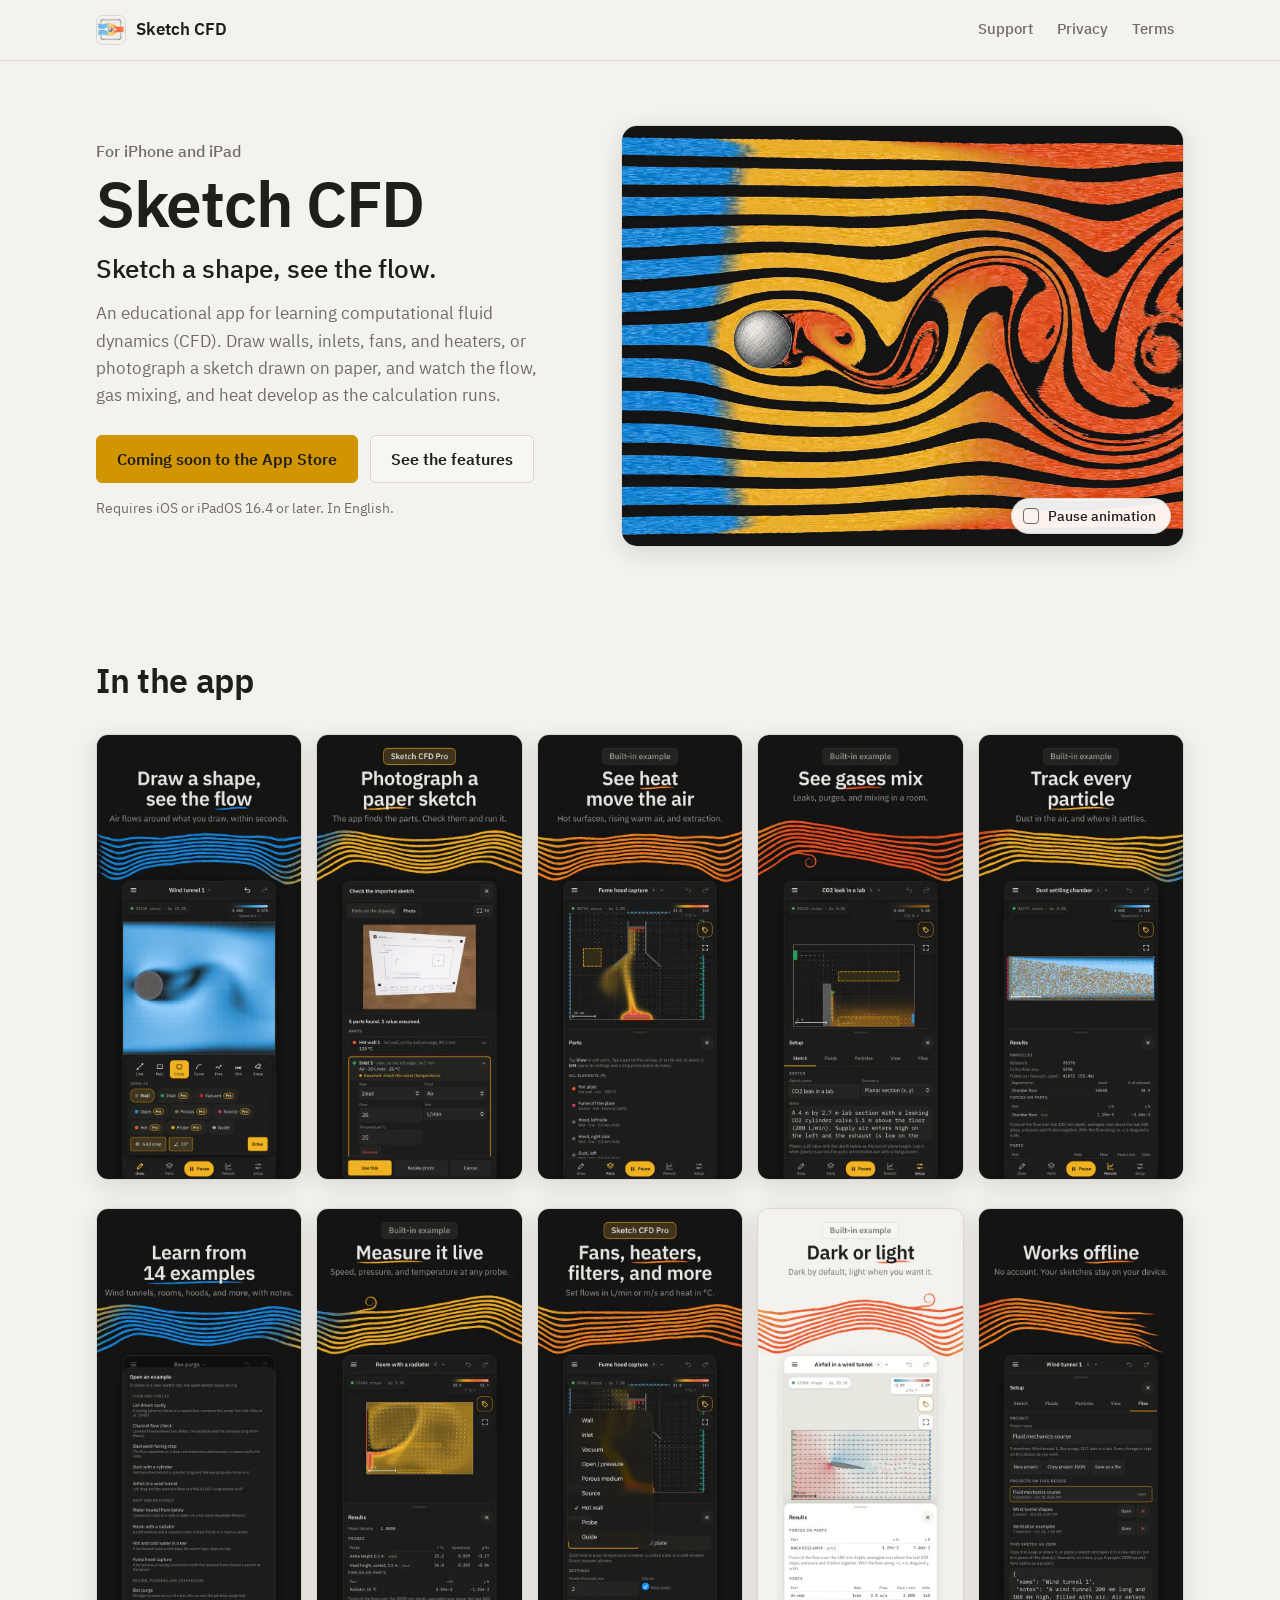
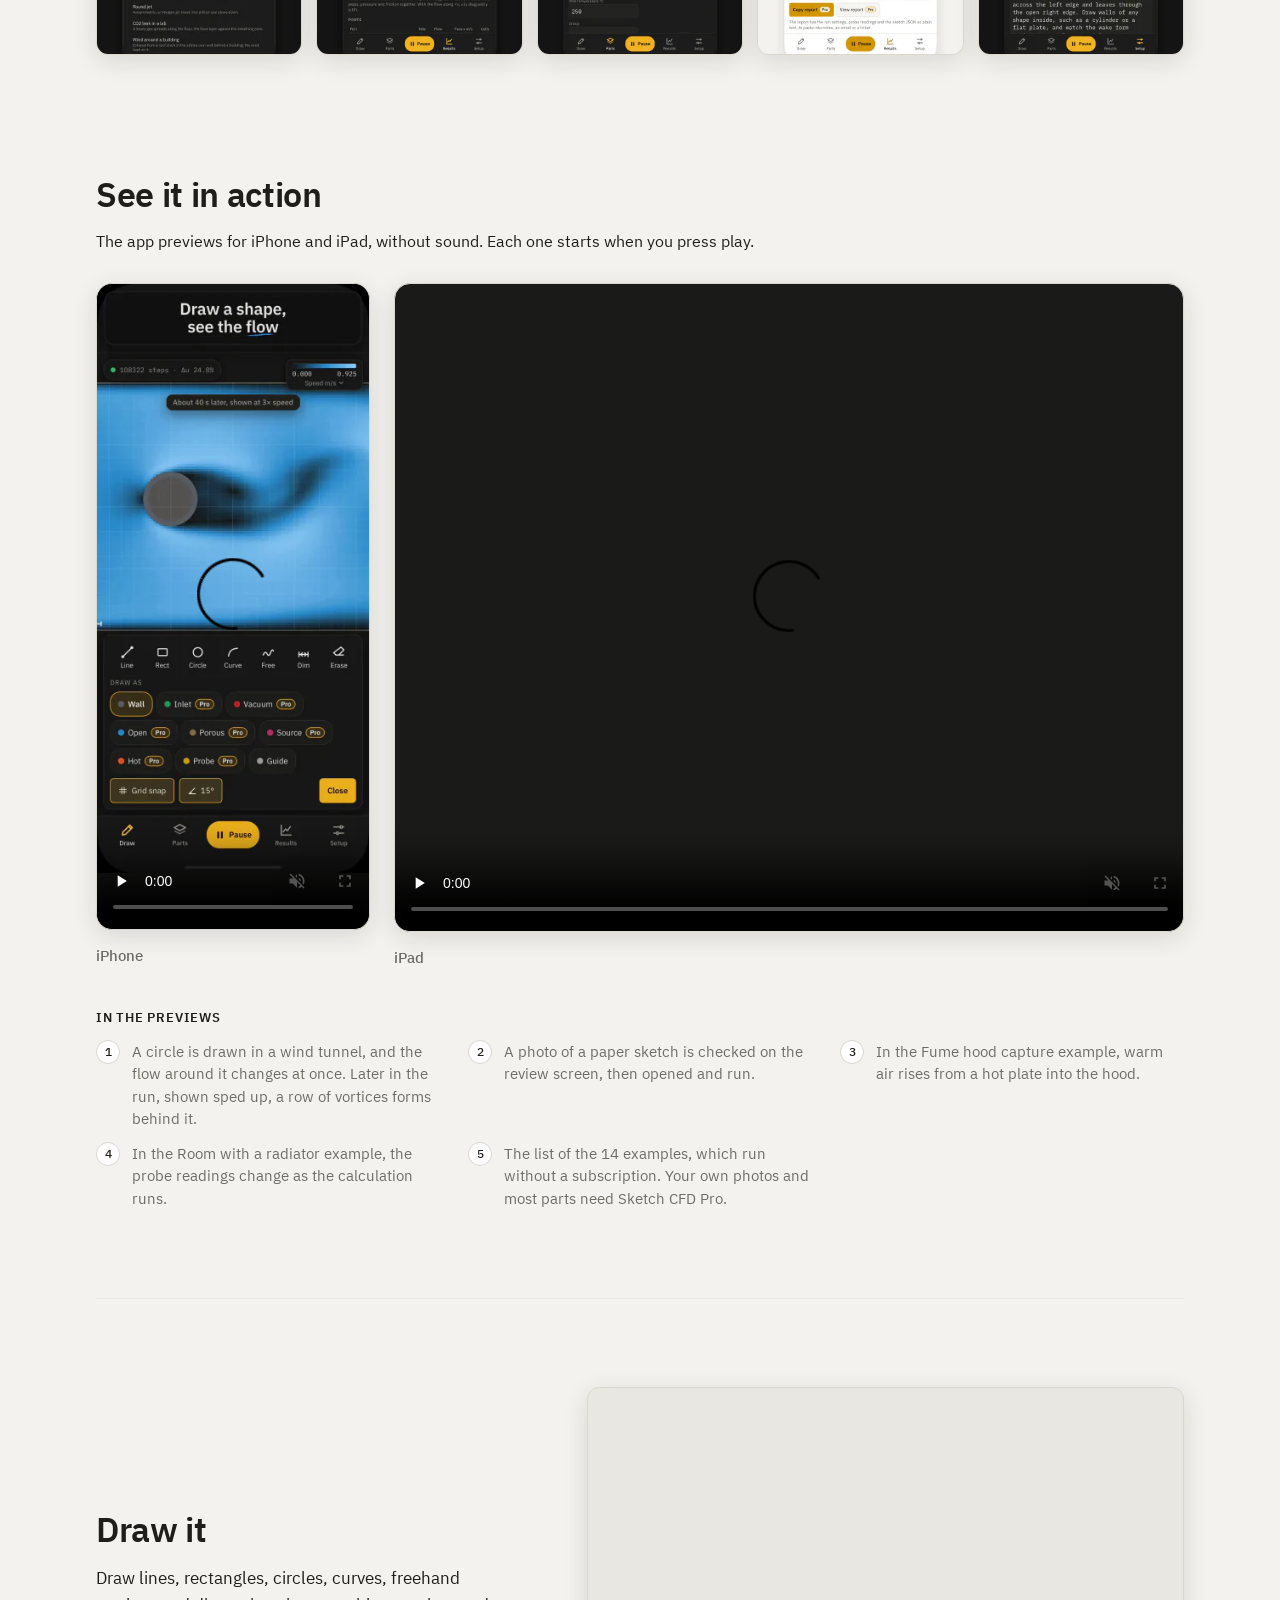
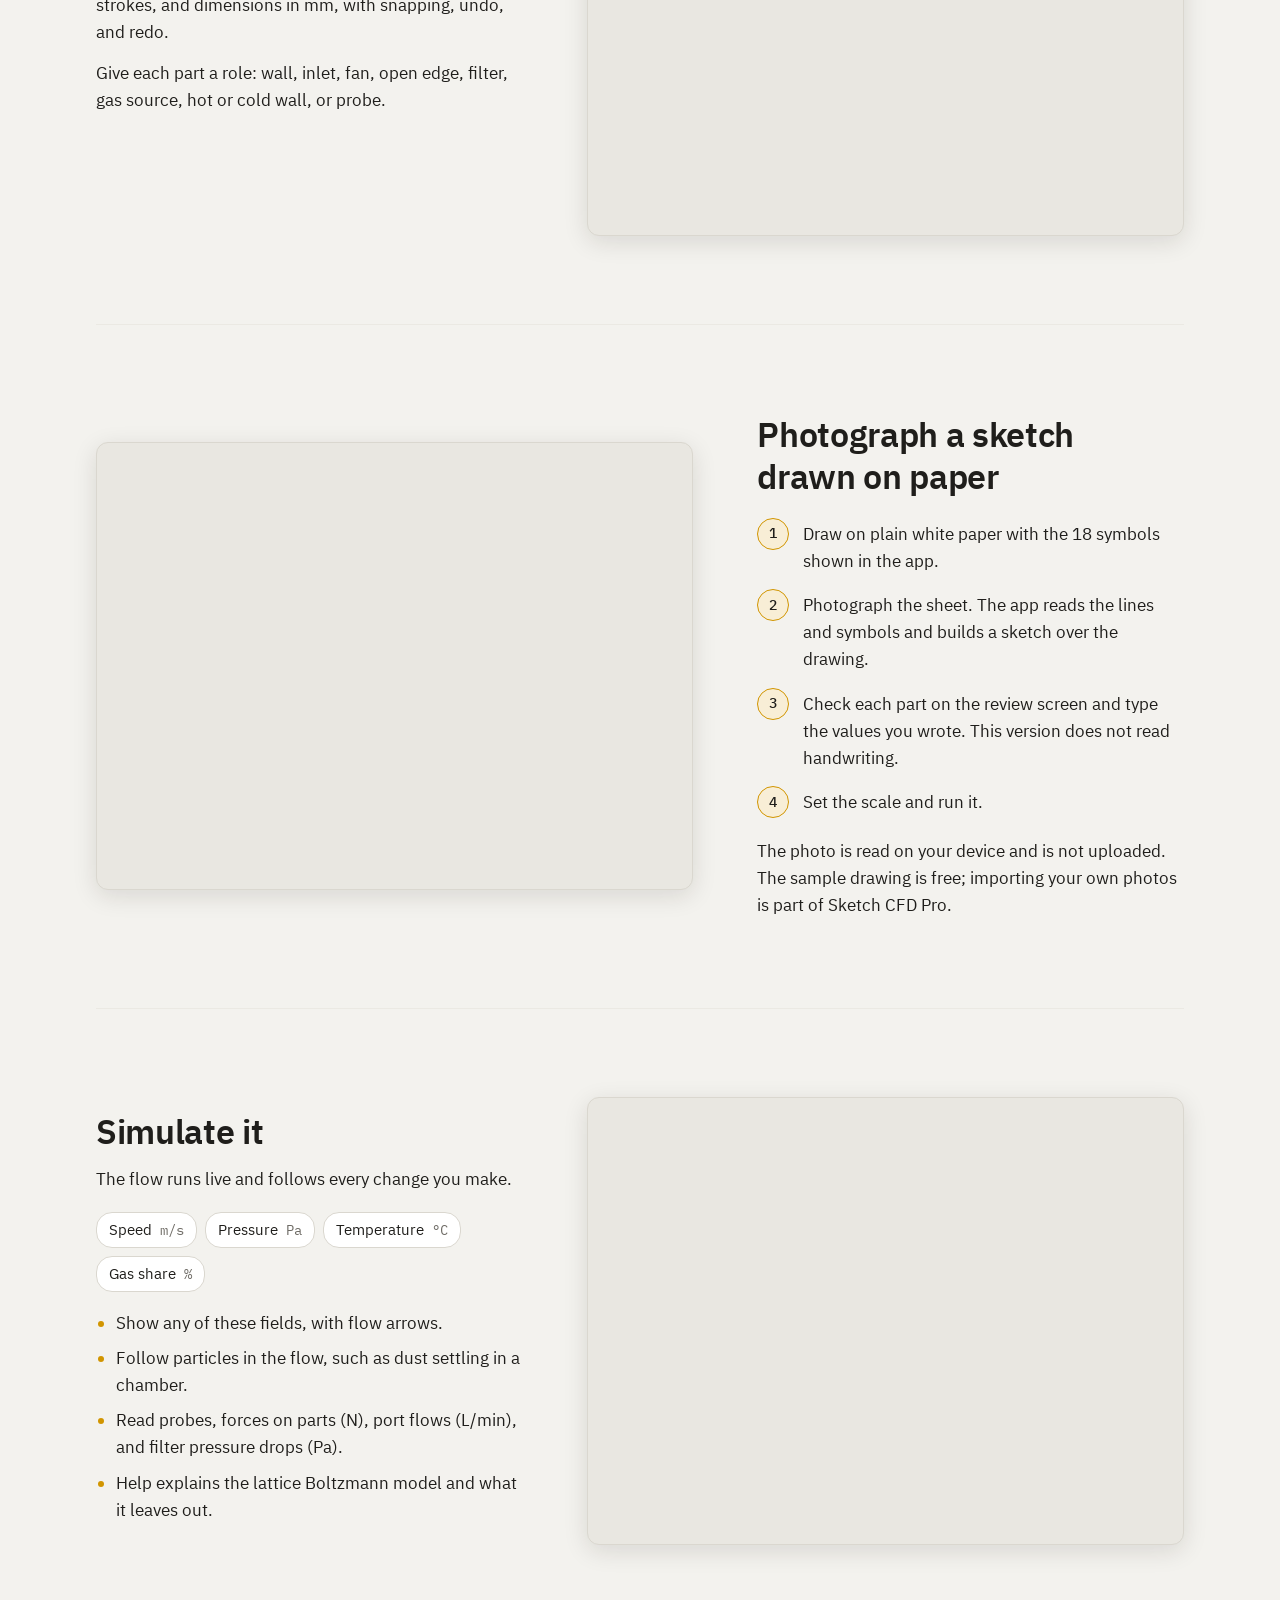
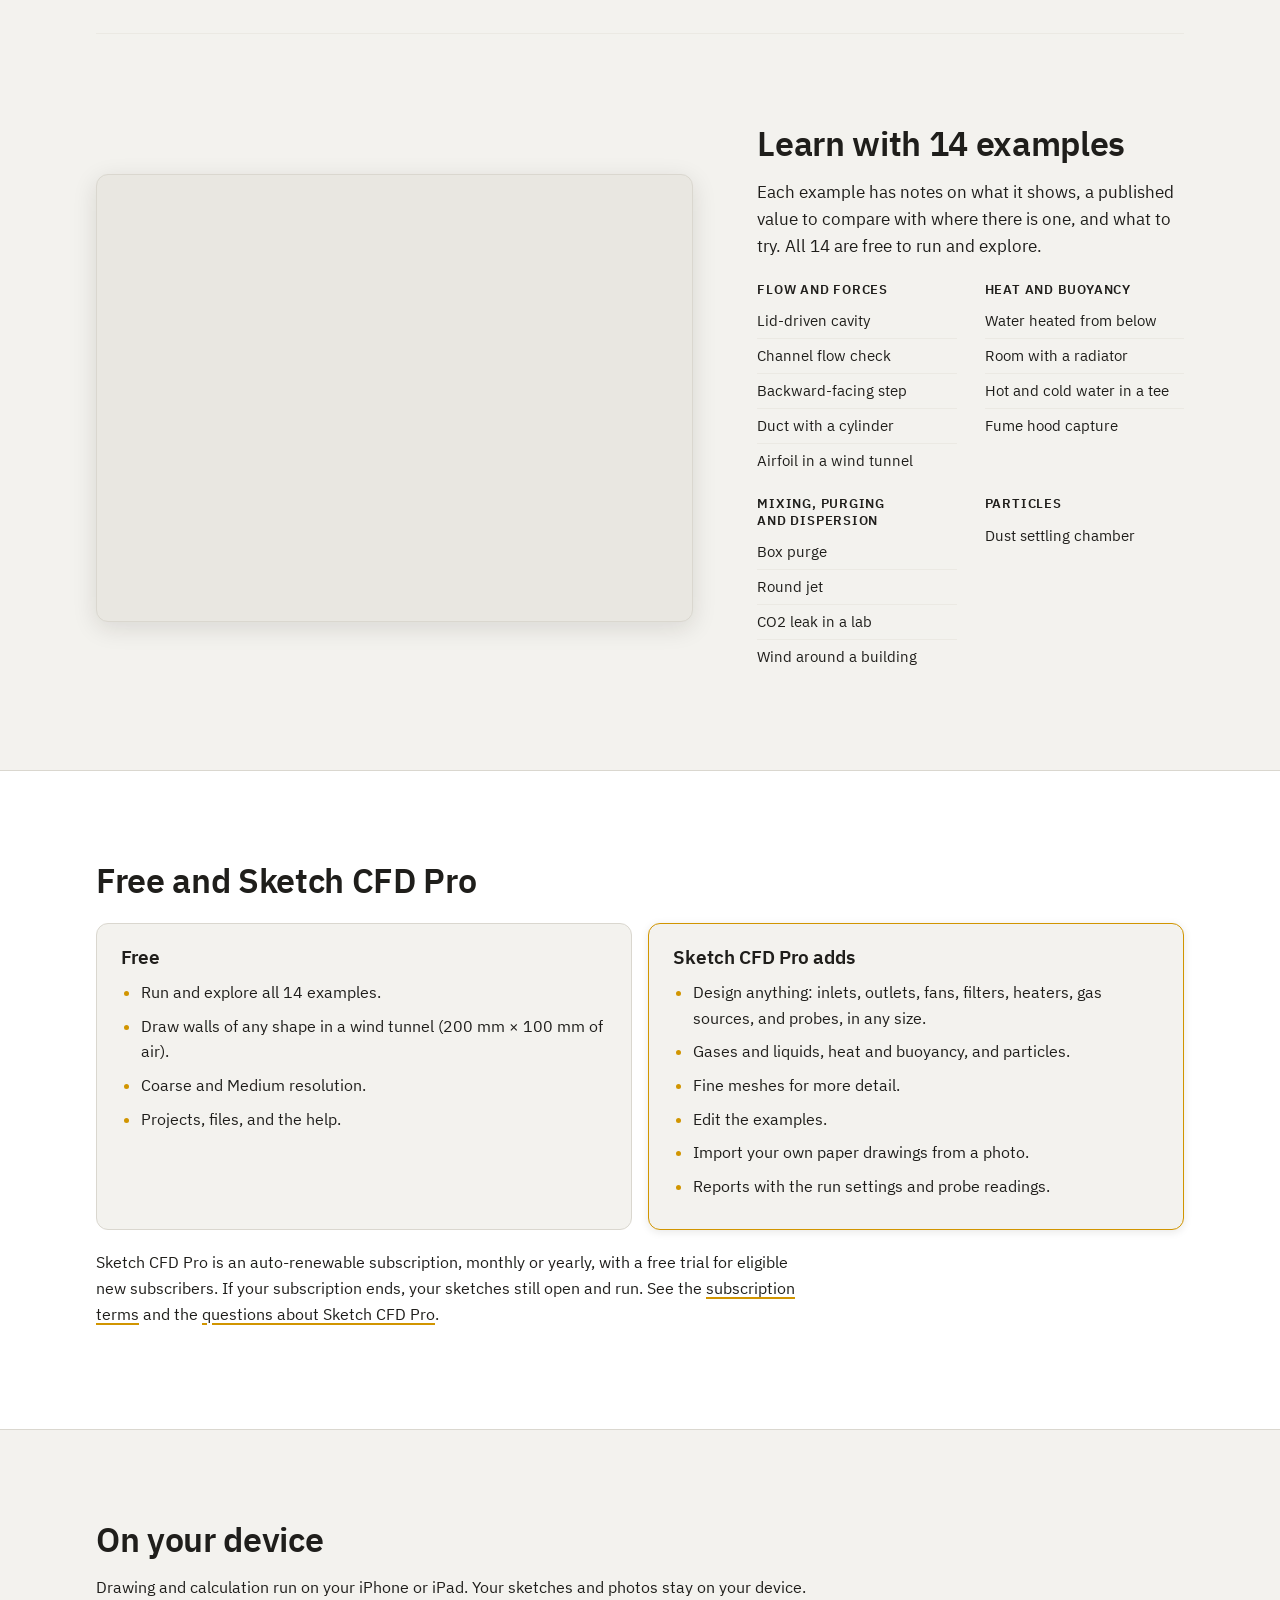
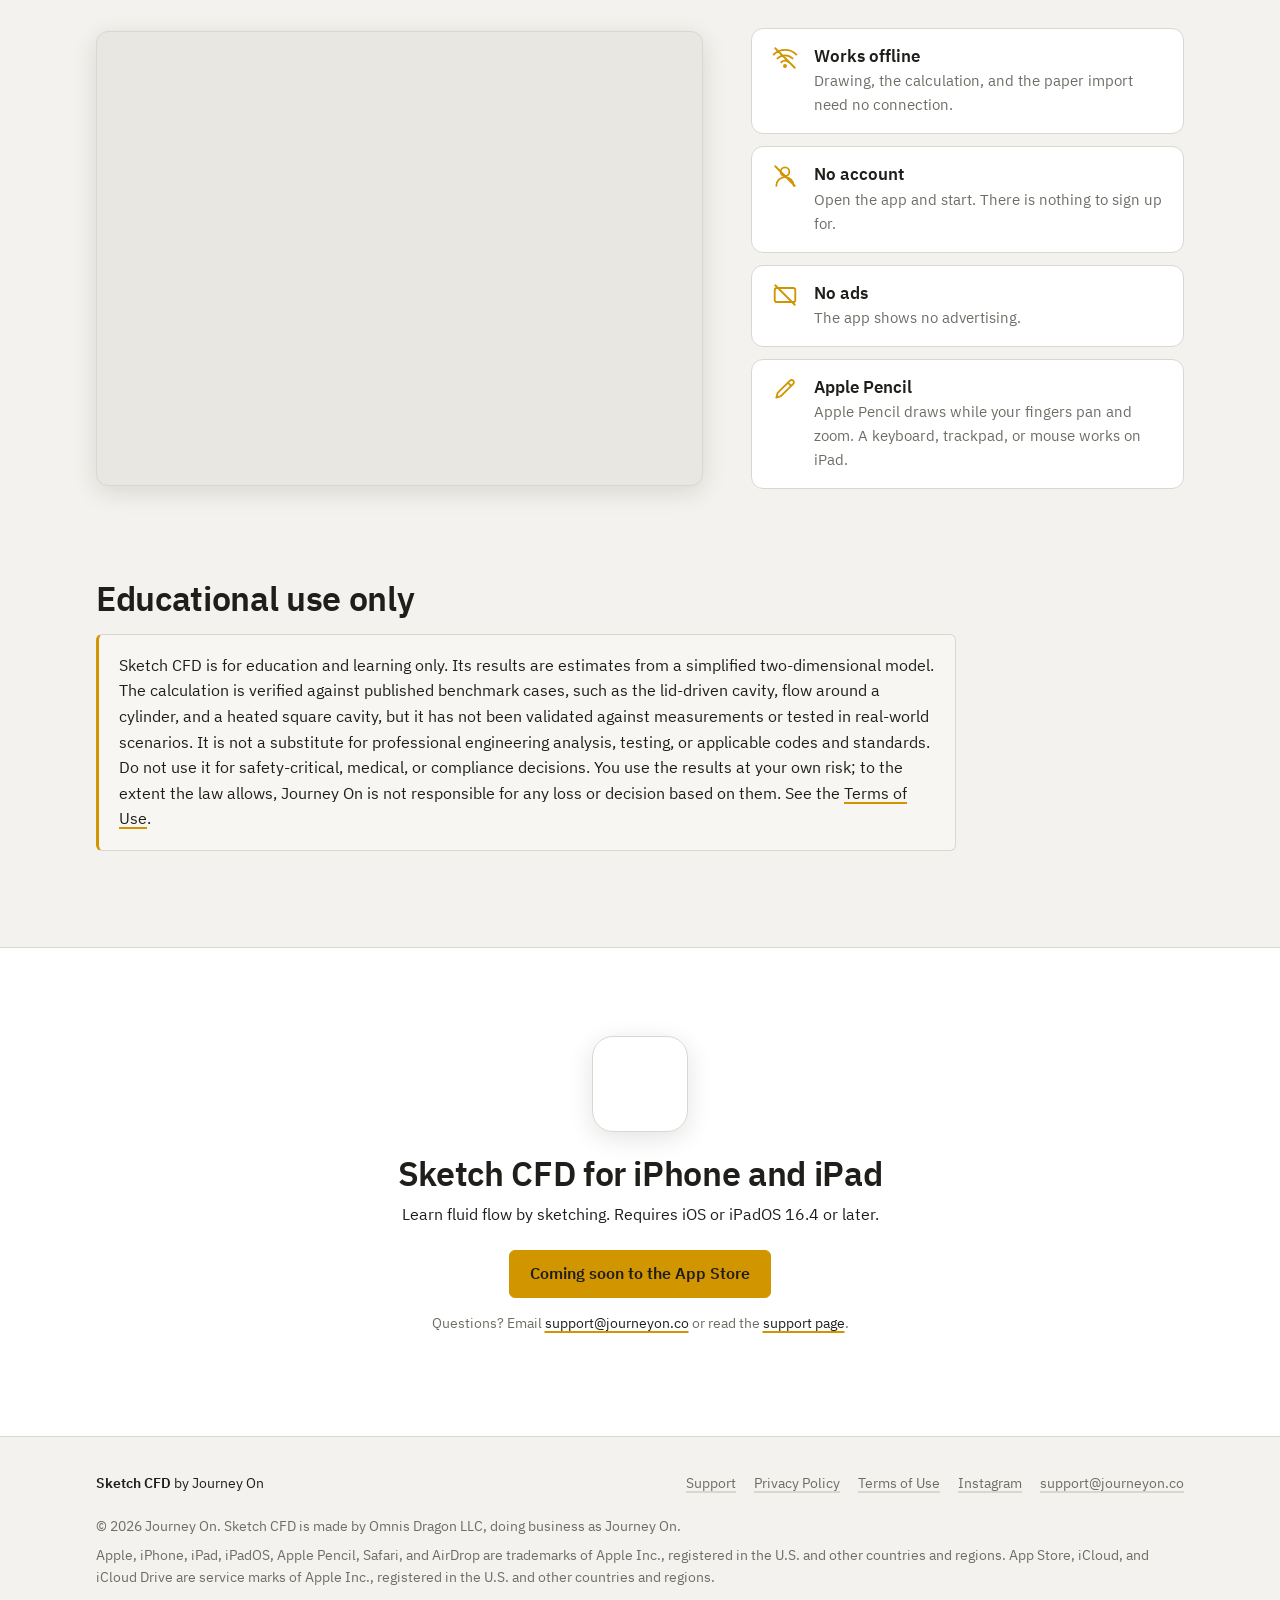
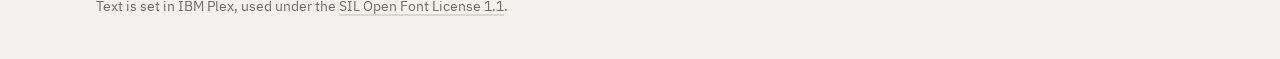
==== commit 9359acfb: "Website: App Store images, previews and pencil video Co-Authored-By: Claude Opus 5.5 <noreply@anthro" ====
--- a/index.html
+++ b/index.html
@@ -17,7 +17,7 @@
 <meta property="og:image" content="https://sketchcfd.journeyon.co/media/hero-landscape.jpg">
 <meta property="og:image:width" content="1024">
 <meta property="og:image:height" content="768">
-<meta property="og:image:alt" content="Air flowing past a cylinder, from the launch animation of the Sketch CFD app.">
+<meta property="og:image:alt" content="Air flowing past a sphere, drawn in colored pencil, from the launch animation of the Sketch CFD app.">
 <meta name="twitter:card" content="summary_large_image">
 <link rel="icon" type="image/png" sizes="32x32" href="assets/favicon-32.png">
 <link rel="apple-touch-icon" href="assets/apple-touch-icon.png">
@@ -60,9 +60,9 @@
           <source media="(min-width: 600px)" type="image/webp" srcset="media/hero-landscape.webp">
           <source media="(min-width: 600px)" srcset="media/hero-landscape.jpg">
           <source type="image/webp" srcset="media/hero-portrait.webp">
-          <img class="hero-poster" src="media/hero-portrait.jpg" width="720" height="900" alt="Air flowing past a cylinder, from the app’s launch animation: bands of blue, amber, and orange dye show the vortices that shed behind the cylinder one after another, simulated with the app’s own solver.">
+          <img class="hero-poster" src="media/hero-portrait.jpg" width="720" height="900" alt="Air flowing past a sphere, from the app’s launch animation, drawn like colored pencil: bands of blue, amber, and orange show the vortices that shed behind the sphere one after another, simulated with the app’s own solver.">
         </picture>
-        <video class="hero-video" width="1024" height="768" autoplay loop muted playsinline disablepictureinpicture disableremoteplayback aria-hidden="true">
+        <video class="loop-video hero-video" width="1024" height="768" autoplay loop muted playsinline disablepictureinpicture disableremoteplayback aria-hidden="true">
           <source media="(prefers-reduced-motion: no-preference) and (min-width: 600px)" src="media/hero-landscape.mp4" type="video/mp4">
           <source media="(prefers-reduced-motion: no-preference)" src="media/hero-portrait.mp4" type="video/mp4">
         </video>
@@ -71,43 +71,61 @@
     </div>
   </section>
 
-  <section class="section shots" aria-labelledby="shots-title">
+  <section class="section shots" id="app" aria-labelledby="shots-title">
     <div class="wrap">
       <h2 id="shots-title" class="section-title">In the app</h2>
     </div>
     <div class="shot-strip" role="region" aria-label="Screenshots" tabindex="0">
       <ul class="shot-list">
-        <li>
-          <figure>
-            <img src="media/iphone-purge.webp" width="600" height="1299" loading="lazy" decoding="async" alt="The Box purge example: nitrogen enters a box at the lower left and pushes the air out through a slot at the upper right. The box is colored by oxygen share, green where it is low, with flow arrows.">
-            <figcaption>Gas share during a purge</figcaption>
-          </figure>
-        </li>
-        <li>
-          <figure>
-            <img src="media/iphone-draw.webp" width="600" height="1299" loading="lazy" decoding="async" alt="The draw tray over the Duct with a cylinder example: the Line, Rect, Circle, Curve, Free, Dim, and Erase tools, the roles Wall, Inlet, Vacuum, Open, Porous, Source, Hot, Probe, and Guide, and Grid snap with a 15° angle step. Above the tray, air from the inlet at the left flows past a cylinder, which sheds vortices, colored by speed.">
-            <figcaption>Draw tools and part roles</figcaption>
-          </figure>
-        </li>
-        <li>
-          <figure>
-            <img src="media/iphone-paper.webp" width="600" height="1299" loading="lazy" decoding="async" alt="Check the imported sketch: the parts recognized on the sample paper drawing, and the list of 5 parts found, among them a hot wall at 120 °C and an air inlet at 20 L/min with an assumed temperature to check.">
-            <figcaption>Review of the sample paper drawing</figcaption>
-          </figure>
-        </li>
-        <li>
-          <figure>
-            <img src="media/iphone-cavity.webp" width="600" height="1299" loading="lazy" decoding="async" alt="The Lid-driven cavity example, colored by speed from 0 to 0.139 m/s: the lid moves to the right along the top and turns the air in the square box into one large eddy.">
-            <figcaption>Speed in a lid-driven cavity</figcaption>
-          </figure>
-        </li>
-        <li>
-          <figure>
-            <img src="media/iphone-examples.webp" width="600" height="1299" loading="lazy" decoding="async" alt="Open an example: the examples in groups, starting with Flow and forces and Heat and buoyancy, each with a one-line description.">
-            <figcaption>The 14 examples</figcaption>
-          </figure>
-        </li>
+        <li><img src="media/iphone-01-tunnel-280.webp" srcset="media/iphone-01-tunnel-280.webp 280w, media/iphone-01-tunnel-560.webp 560w, media/iphone-01-tunnel-840.webp 840w" sizes="(min-width: 1000px) 200px, (min-width: 720px) calc((100vw - 64px) / 3.4), (min-width: 480px) calc((100vw - 48px) / 2.4), min(calc((100vw - 32px) / 1.55), 260px)" width="280" height="609" loading="lazy" decoding="async" alt="Draw a shape, see the flow. Air flows around what you draw, within seconds."></li>
+        <li><img src="media/iphone-02-paper-280.webp" srcset="media/iphone-02-paper-280.webp 280w, media/iphone-02-paper-560.webp 560w, media/iphone-02-paper-840.webp 840w" sizes="(min-width: 1000px) 200px, (min-width: 720px) calc((100vw - 64px) / 3.4), (min-width: 480px) calc((100vw - 48px) / 2.4), min(calc((100vw - 32px) / 1.55), 260px)" width="280" height="609" loading="lazy" decoding="async" alt="Photograph a paper sketch. The app finds the parts. Check them and run it. Sketch CFD Pro."></li>
+        <li><img src="media/iphone-03-heat-280.webp" srcset="media/iphone-03-heat-280.webp 280w, media/iphone-03-heat-560.webp 560w, media/iphone-03-heat-840.webp 840w" sizes="(min-width: 1000px) 200px, (min-width: 720px) calc((100vw - 64px) / 3.4), (min-width: 480px) calc((100vw - 48px) / 2.4), min(calc((100vw - 32px) / 1.55), 260px)" width="280" height="609" loading="lazy" decoding="async" alt="See heat move the air. Hot surfaces, rising warm air, and extraction. Built-in example."></li>
+        <li><img src="media/iphone-04-gas-280.webp" srcset="media/iphone-04-gas-280.webp 280w, media/iphone-04-gas-560.webp 560w, media/iphone-04-gas-840.webp 840w" sizes="(min-width: 1000px) 200px, (min-width: 720px) calc((100vw - 64px) / 3.4), (min-width: 480px) calc((100vw - 48px) / 2.4), min(calc((100vw - 32px) / 1.55), 260px)" width="280" height="609" loading="lazy" decoding="async" alt="See gases mix. Leaks, purges, and mixing in a room. Built-in example."></li>
+        <li><img src="media/iphone-05-particles-280.webp" srcset="media/iphone-05-particles-280.webp 280w, media/iphone-05-particles-560.webp 560w, media/iphone-05-particles-840.webp 840w" sizes="(min-width: 1000px) 200px, (min-width: 720px) calc((100vw - 64px) / 3.4), (min-width: 480px) calc((100vw - 48px) / 2.4), min(calc((100vw - 32px) / 1.55), 260px)" width="280" height="609" loading="lazy" decoding="async" alt="Track every particle. Dust in the air, and where it settles. Built-in example."></li>
+        <li><img src="media/iphone-06-examples-280.webp" srcset="media/iphone-06-examples-280.webp 280w, media/iphone-06-examples-560.webp 560w, media/iphone-06-examples-840.webp 840w" sizes="(min-width: 1000px) 200px, (min-width: 720px) calc((100vw - 64px) / 3.4), (min-width: 480px) calc((100vw - 48px) / 2.4), min(calc((100vw - 32px) / 1.55), 260px)" width="280" height="609" loading="lazy" decoding="async" alt="Learn from 14 examples. Wind tunnels, rooms, hoods, and more, with notes."></li>
+        <li><img src="media/iphone-07-probes-280.webp" srcset="media/iphone-07-probes-280.webp 280w, media/iphone-07-probes-560.webp 560w, media/iphone-07-probes-840.webp 840w" sizes="(min-width: 1000px) 200px, (min-width: 720px) calc((100vw - 64px) / 3.4), (min-width: 480px) calc((100vw - 48px) / 2.4), min(calc((100vw - 32px) / 1.55), 260px)" width="280" height="609" loading="lazy" decoding="async" alt="Measure it live. Speed, pressure, and temperature at any probe. Built-in example."></li>
+        <li><img src="media/iphone-08-settings-280.webp" srcset="media/iphone-08-settings-280.webp 280w, media/iphone-08-settings-560.webp 560w, media/iphone-08-settings-840.webp 840w" sizes="(min-width: 1000px) 200px, (min-width: 720px) calc((100vw - 64px) / 3.4), (min-width: 480px) calc((100vw - 48px) / 2.4), min(calc((100vw - 32px) / 1.55), 260px)" width="280" height="609" loading="lazy" decoding="async" alt="Fans, heaters, filters, and more. Set flows in L/min or m/s and heat in °C. Sketch CFD Pro."></li>
+        <li><img src="media/iphone-09-light-280.webp" srcset="media/iphone-09-light-280.webp 280w, media/iphone-09-light-560.webp 560w, media/iphone-09-light-840.webp 840w" sizes="(min-width: 1000px) 200px, (min-width: 720px) calc((100vw - 64px) / 3.4), (min-width: 480px) calc((100vw - 48px) / 2.4), min(calc((100vw - 32px) / 1.55), 260px)" width="280" height="609" loading="lazy" decoding="async" alt="Dark or light. Dark by default, light when you want it. Built-in example."></li>
+        <li><img src="media/iphone-10-offline-280.webp" srcset="media/iphone-10-offline-280.webp 280w, media/iphone-10-offline-560.webp 560w, media/iphone-10-offline-840.webp 840w" sizes="(min-width: 1000px) 200px, (min-width: 720px) calc((100vw - 64px) / 3.4), (min-width: 480px) calc((100vw - 48px) / 2.4), min(calc((100vw - 32px) / 1.55), 260px)" width="280" height="609" loading="lazy" decoding="async" alt="Works offline. No account. Your sketches stay on your device."></li>
       </ul>
+    </div>
+  </section>
+
+  <section class="section action" id="action" aria-labelledby="action-title">
+    <div class="wrap">
+      <h2 id="action-title" class="section-title">See it in action</h2>
+      <p class="section-intro">The app previews for iPhone and iPad, without sound. Each one starts when you press play.</p>
+      <div class="previews">
+        <figure class="preview phone">
+          <div class="preview-frame">
+            <img class="preview-poster" src="media/preview-iphone-poster-320.webp" srcset="media/preview-iphone-poster-320.webp 320w, media/preview-iphone-poster-640.webp 640w, media/preview-iphone-poster-960.webp 960w" sizes="(min-width: 1120px) 276px, (min-width: 600px) calc((100vw - 56px) * .26), 260px" width="320" height="693" loading="lazy" decoding="async" alt="The iPhone preview under the headline “Draw a shape, see the flow”: a row of vortices behind a circle drawn in a wind tunnel, colored by speed, about 40 s after it was drawn, above the draw tray.">
+            <video class="preview-video" width="640" height="1386" poster="assets/video-poster-clear.png" controls preload="none" muted playsinline disablepictureinpicture disableremoteplayback controlslist="nodownload noplaybackrate" aria-label="App preview for iPhone" aria-describedby="preview-scenes">
+              <source src="media/preview-iphone.mp4" type="video/mp4">
+            </video>
+          </div>
+          <figcaption>iPhone</figcaption>
+        </figure>
+        <figure class="preview tablet">
+          <div class="preview-frame">
+            <img class="preview-poster" src="media/preview-ipad-poster-640.webp" srcset="media/preview-ipad-poster-640.webp 640w, media/preview-ipad-poster-1280.webp 1280w" sizes="(min-width: 1120px) 788px, (min-width: 600px) calc((100vw - 56px) * .74), calc(100vw - 32px)" width="640" height="480" loading="lazy" decoding="async" alt="The iPad preview under the headline “Draw a shape, see the flow”: a row of vortices behind a circle drawn in Wind tunnel 1, colored by speed, about 30 s after it was drawn, beside the Setup panel.">
+            <video class="preview-video" width="1280" height="960" poster="assets/video-poster-clear.png" controls preload="none" muted playsinline disablepictureinpicture disableremoteplayback controlslist="nodownload noplaybackrate" aria-label="App preview for iPad" aria-describedby="preview-scenes">
+              <source media="(min-width: 600px)" src="media/preview-ipad.mp4" type="video/mp4">
+              <source src="media/preview-ipad-small.mp4" type="video/mp4">
+            </video>
+          </div>
+          <figcaption>iPad</figcaption>
+        </figure>
+      </div>
+      <div class="scenes-block">
+        <h3>In the previews</h3>
+        <ol class="scenes" id="preview-scenes" role="list">
+          <li>A circle is drawn in a wind tunnel, and the flow around it changes at once. Later in the run, shown sped up, a row of vortices forms behind it.</li>
+          <li>A photo of a paper sketch is checked on the review screen, then opened and run.</li>
+          <li>In the Fume hood capture example, warm air rises from a hot plate into the hood.</li>
+          <li>In the Room with a radiator example, the probe readings change as the calculation runs.</li>
+          <li>The list of the 14 examples, which run without a subscription. Your own photos and most parts need Sketch CFD Pro.</li>
+        </ol>
+      </div>
     </div>
   </section>
 
@@ -119,7 +137,7 @@
         <p>Give each part a role: wall, inlet, fan, open edge, filter, gas source, hot or cold wall, or probe.</p>
       </div>
       <figure class="feature-shot">
-        <img src="media/ipad-draw.webp" width="1280" height="895" loading="lazy" decoding="async" alt="The iPad layout with the Rect tool selected: a bar over the canvas lists the roles to draw as, from Wall to Guide, and the Parts panel lists the nine parts of the Box purge sketch, such as the N2 inlet at 10.0 L/min and two probes.">
+        <img src="media/ipad-01-tunnel-640.webp" srcset="media/ipad-01-tunnel-640.webp 640w, media/ipad-01-tunnel-1280.webp 1280w" sizes="(min-width: 960px) 600px, calc(100vw - 32px)" width="640" height="480" loading="lazy" decoding="async" alt="Draw a shape, see the flow. Air flows around what you draw, within seconds. On iPad, air in Wind tunnel 1 flows past a drawn circle and sheds vortices behind it, colored by speed, beside the Setup panel with the tunnel’s notes and size.">
       </figure>
     </div>
   </section>
@@ -137,7 +155,7 @@
         <p>The photo is read on your device and is not uploaded. The sample drawing is free; importing your own photos is part of Sketch CFD Pro.</p>
       </div>
       <figure class="feature-shot">
-        <img src="media/ipad-paper.webp" width="1280" height="895" loading="lazy" decoding="async" alt="The review screen of the paper import with the sample drawing: on the left, the parts recognized on the sheet; on the right, 5 parts found and 1 value assumed, and the labels written on the sheet, each with a field for its value.">
+        <img src="media/ipad-02-paper-640.webp" srcset="media/ipad-02-paper-640.webp 640w, media/ipad-02-paper-1280.webp 1280w" sizes="(min-width: 960px) 600px, calc(100vw - 32px)" width="640" height="480" loading="lazy" decoding="async" alt="Photograph a paper sketch. The app finds the parts. Check them and run it. Sketch CFD Pro. On iPad, the review screen shows the photo of a drawing sheet and the 5 parts found; the inlet is open, with its flow of 20 L/min and an assumed temperature of 25 °C to check.">
       </figure>
     </div>
   </section>
@@ -161,7 +179,7 @@
         </ul>
       </div>
       <figure class="feature-shot">
-        <img src="media/ipad-radiator.webp" width="1280" height="895" loading="lazy" decoding="async" alt="The Room with a radiator example, colored by temperature from 20 °C to 52 °C with flow arrows: warm air rises from the radiator at the lower left and circulates through the room. The Results panel lists the run, the probe readings at ankle and head height, and the force on the radiator.">
+        <img src="media/ipad-03-heat-640.webp" srcset="media/ipad-03-heat-640.webp 640w, media/ipad-03-heat-1280.webp 1280w" sizes="(min-width: 960px) 600px, calc(100vw - 32px)" width="640" height="480" loading="lazy" decoding="async" alt="See heat move the air. Hot surfaces, rising warm air, and extraction. Built-in example. On iPad, the Fume hood capture example colored by temperature, with flow arrows: warm air rises from a hot plate into a canopy hood, next to the list of the sketch’s parts.">
       </figure>
     </div>
   </section>
@@ -209,7 +227,7 @@
         </div>
       </div>
       <figure class="feature-shot">
-        <img src="media/ipad-hood.webp" width="1280" height="895" loading="lazy" decoding="async" alt="The Fume hood capture example, colored by fume share: fume rises from a hot plate on the floor, and a draft from the right bends the plume past the canopy hood toward the breathing zone at the left.">
+        <img src="media/ipad-06-examples-640.webp" srcset="media/ipad-06-examples-640.webp 640w, media/ipad-06-examples-1280.webp 1280w" sizes="(min-width: 960px) 600px, calc(100vw - 32px)" width="640" height="480" loading="lazy" decoding="async" alt="Learn from 14 examples. Wind tunnels, rooms, hoods, and more, with notes. On iPad, the Open an example list shows the examples in groups, starting with Flow and forces and Heat and buoyancy, each with a one-line description.">
       </figure>
     </div>
   </section>
@@ -235,7 +253,7 @@
             <li>Fine meshes for more detail.</li>
             <li>Edit the examples.</li>
             <li>Import your own paper drawings from a photo.</li>
-            <li>Reports with the run settings, probe readings, and the sketch.</li>
+            <li>Reports with the run settings and probe readings.</li>
           </ul>
         </div>
       </div>
@@ -244,10 +262,13 @@
   </section>
 
   <section class="section" id="device" aria-labelledby="device-title">
-    <div class="wrap device-grid">
-      <div>
-        <h2 id="device-title" class="section-title">On your device</h2>
-        <p class="section-intro">Drawing and calculation run on your iPhone or iPad. Your sketches and photos stay on your device.</p>
+    <div class="wrap">
+      <h2 id="device-title" class="section-title">On your device</h2>
+      <p class="section-intro">Drawing and calculation run on your iPhone or iPad. Your sketches and photos stay on your device.</p>
+      <div class="device-grid">
+        <figure class="device-shot">
+          <img src="media/ipad-10-offline-640.webp" srcset="media/ipad-10-offline-640.webp 640w, media/ipad-10-offline-1280.webp 1280w" sizes="(min-width: 960px) 600px, calc(100vw - 32px)" width="640" height="480" loading="lazy" decoding="async" alt="Works offline. No account. Your sketches stay on your device. On iPad, the Files tab is open beside the flow past a circle in Wind tunnel 1: the project Fluid mechanics course and the three projects saved on the device.">
+        </figure>
         <ul class="tiles">
           <li class="tile">
             <svg viewBox="0 0 24 24" aria-hidden="true" focusable="false"><path d="M1.5 8.8a15 15 0 0 1 21 0M5 12.4a10 10 0 0 1 14 0M8.5 15.9a5 5 0 0 1 7 0M3 3l18 18"/><circle cx="12" cy="19.4" r="1"/></svg>
@@ -271,12 +292,6 @@
           </li>
         </ul>
       </div>
-      <figure class="device-art">
-        <picture>
-          <source type="image/webp" srcset="assets/sketch-cfd-400.webp 400w, assets/sketch-cfd-800.webp 800w" sizes="(min-width: 960px) 340px, 240px">
-          <img src="assets/sketch-cfd-400.png" width="400" height="400" loading="lazy" decoding="async" alt="The Sketch CFD app icon: a colored-pencil drawing of air flowing left to right through a box and around a sphere. The streamlines change from blue to amber to orange, with two small eddies behind the sphere.">
-        </picture>
-      </figure>
     </div>
   </section>
 
--- a/assets/site.css
+++ b/assets/site.css
@@ -407,7 +407,7 @@
 }
 
 /* The browser picks the video once, when the page loads. If the box changes shape later (a phone turned from portrait
-   to landscape), the crop keeps the cylinder and the inflow in view: the portrait video shows its lower part, the
+   to landscape), the crop keeps the sphere and the inflow in view: the portrait video shows its lower part, the
    landscape video its left part. */
 .hero-poster,
 .hero-video {
@@ -498,16 +498,29 @@
   border-color: var(--muted);
 }
 
-.still:checked ~ .hero-video {
+.still:checked ~ .loop-video {
   display: none;
 }
 
 @media (prefers-reduced-motion: reduce) {
-  .hero-video,
+  .loop-video,
   .still,
   .still-label {
     display: none;
   }
+}
+
+/* Text for screen readers only */
+.vh {
+  position: absolute;
+  width: 1px;
+  height: 1px;
+  margin: -1px;
+  padding: 0;
+  overflow: hidden;
+  clip-path: inset(50%);
+  white-space: nowrap;
+  border: 0;
 }
 
 /* Home page: sections */
@@ -527,10 +540,11 @@
   max-width: 720px;
 }
 
-/* Screenshots: a strip that scrolls sideways below 1000 px, a row of five above. The column width always leaves part
-   of the next screenshot in view, so the strip shows that it scrolls. The side gutters are the list's padding, so
-   they stay at the ends of the scrolled strip; the top and bottom padding leave room for the shadows, which the strip
-   would otherwise cut off. */
+/* Screenshots: the ten App Store images, a strip that scrolls sideways below 1000 px and two rows of five above. The
+   column width always leaves part of the next image in view, so the strip shows that it scrolls. The side gutters are
+   the list's padding, so they stay at the ends of the scrolled strip; the top and bottom padding leave room for the
+   shadows, which the strip would otherwise cut off. The gaps are narrow, so the pencil lines read from one image into
+   the next, as on the App Store. */
 .shot-strip {
   overflow-x: auto;
   scroll-snap-type: x mandatory;
@@ -547,7 +561,7 @@
   display: grid;
   grid-auto-flow: column;
   grid-auto-columns: min(calc((100vw - 32px) / 1.55), 260px);
-  gap: 16px;
+  gap: 12px;
   width: max-content;
   list-style: none;
   margin: 0;
@@ -574,18 +588,119 @@
 .shot-list img {
   display: block;
   width: 100%;
-  border-radius: 16px;
+  border-radius: 12px;
   border: 1px solid var(--line);
   background: var(--canvas);
   box-shadow: var(--shadow);
 }
 
-.shot-list figcaption {
-  margin-top: 12px;
+/* See it in action: the two app previews, side by side from 600 px with the same height (the columns are in the
+   ratio of the videos' widths at equal height: 640 / 1386 to 4 / 3), stacked on phones. Each video has the browser's
+   own controls and loads nothing until play is pressed. Its poster attribute is a transparent 1 x 1 image, so the
+   lazy, responsive still image under it shows through (without a poster, Chrome paints a gray box). The frame has a
+   band under the picture for the browser's controls, so they do not cover the picture; the band is the app's dark
+   canvas in both themes, as the controls are drawn for a dark background. */
+.previews {
+  display: grid;
+  gap: 32px;
+  justify-items: center;
+  margin-top: 28px;
+}
+
+.preview {
+  width: 100%;
+}
+
+.preview.phone {
+  max-width: 260px;
+}
+
+.preview-frame {
+  position: relative;
+  overflow: hidden;
+  padding-bottom: 56px;
+  border-radius: 16px;
+  border: 1px solid var(--line);
+  background: #1a1a19;
+  box-shadow: var(--shadow);
+}
+
+.preview-poster {
+  display: block;
+  width: 100%;
+  height: auto;
+}
+
+.preview-video {
+  position: absolute;
+  inset: 0;
+  width: 100%;
+  height: 100%;
+  object-fit: contain;
+  object-position: 50% 0;
+}
+
+.preview-video:focus-visible {
+  outline: 2px solid var(--accent2);
+  outline-offset: -3px;
+}
+
+.preview figcaption {
+  margin-top: 14px;
   color: var(--muted);
-  font-size: 14px;
-  line-height: 1.4;
-  text-align: center;
+  font-size: 15px;
+  font-weight: 500;
+}
+
+.scenes-block {
+  margin-top: 40px;
+  max-width: 1088px;
+}
+
+.scenes-block h3 {
+  margin-bottom: 14px;
+  color: var(--label);
+  font-size: 13px;
+  font-weight: 600;
+  letter-spacing: .06em;
+  text-transform: uppercase;
+}
+
+.scenes {
+  display: grid;
+  gap: 12px 28px;
+  list-style: none;
+  padding: 0;
+  margin: 0;
+  counter-reset: scene;
+}
+
+.scenes li {
+  position: relative;
+  counter-increment: scene;
+  margin: 0;
+  padding: 0 0 0 36px;
+  color: var(--muted);
+  font-size: 15px;
+  line-height: 1.5;
+}
+
+.scenes li::before {
+  content: counter(scene);
+  position: absolute;
+  left: 0;
+  top: -1px;
+  display: grid;
+  place-items: center;
+  width: 24px;
+  height: 24px;
+  border-radius: 50%;
+  border: 1px solid var(--line);
+  background: var(--panel);
+  color: var(--fg);
+  font-family: var(--mono);
+  font-size: 12px;
+  font-weight: 500;
 }
 
 /* Feature rows: text and a screenshot, side by side on wide screens */
@@ -594,7 +709,7 @@
 }
 
 .feature + .feature::before,
-.shots + .feature::before {
+.action + .feature::before {
   content: '';
   display: block;
   width: calc(100% - 32px);
@@ -604,8 +719,8 @@
   background: var(--line2);
 }
 
-.shots + .feature {
-  padding-top: 40px;
+.action + .feature {
+  padding-top: 64px;
 }
 
 .feature-grid {
@@ -770,31 +885,38 @@
   margin-bottom: 0;
 }
 
-/* On your device */
+/* On your device: the image and the four tiles, side by side on wide screens */
 .device-grid {
   display: grid;
-  gap: 32px;
+  gap: 28px;
   align-items: center;
+  margin-top: 28px;
 }
 
 .tiles {
   display: grid;
   grid-template-columns: minmax(0, 1fr);
-  gap: 14px;
+  gap: 12px;
   list-style: none;
   padding: 0;
-  margin: 24px 0 0;
+  margin: 0;
 }
 
 .tile {
-  margin: 0;
-  padding: 18px 20px;
+  display: grid;
+  grid-template-columns: 26px minmax(0, 1fr);
+  column-gap: 16px;
+  align-items: start;
+  align-content: start;
+  margin: 0;
+  padding: 16px 20px;
   background: var(--panel);
   border: 1px solid var(--line);
   border-radius: 12px;
 }
 
 .tile svg {
+  grid-row: 1 / span 2;
   display: block;
   width: 26px;
   height: 26px;
@@ -807,24 +929,22 @@
 
 .tile h3 {
   font-size: 17px;
-  margin: 12px 0 4px;
+  margin: 1px 0 2px;
 }
 
 .tile p {
+  grid-column: 2;
   margin: 0;
   color: var(--muted);
   font-size: 15px;
 }
 
-.device-art {
-  justify-self: center;
-  max-width: 240px;
-}
-
-.device-art img {
+.device-shot img {
   display: block;
-  border-radius: 16px;
-  border: 1px solid var(--line);
+  width: 100%;
+  border-radius: 12px;
+  border: 1px solid var(--line);
+  background: var(--canvas);
   box-shadow: var(--shadow);
 }
 
@@ -1064,6 +1184,16 @@
     aspect-ratio: 4 / 3;
   }
 
+  .previews {
+    grid-template-columns: minmax(0, 346fr) minmax(0, 1000fr);
+    align-items: start;
+    gap: 24px;
+  }
+
+  .preview.phone {
+    max-width: none;
+  }
+
   .plans {
     grid-template-columns: repeat(2, 1fr);
   }
@@ -1117,12 +1247,12 @@
   }
 
   .feature + .feature::before,
-  .shots + .feature::before {
+  .action + .feature::before {
     margin-bottom: 88px;
   }
 
-  .shots + .feature {
-    padding-top: 56px;
+  .action + .feature {
+    padding-top: 88px;
   }
 
   .feature-grid {
@@ -1144,12 +1274,16 @@
   }
 
   .device-grid {
-    grid-template-columns: minmax(0, 1fr) 340px;
-    gap: 64px;
-  }
-
-  .device-art {
-    max-width: 340px;
+    grid-template-columns: minmax(0, 7fr) minmax(0, 5fr);
+    gap: 48px;
+  }
+
+  .device-grid .tiles {
+    grid-template-columns: minmax(0, 1fr);
+  }
+
+  .scenes {
+    grid-template-columns: repeat(3, minmax(0, 1fr));
   }
 
 }
@@ -1158,7 +1292,7 @@
   .shot-list {
     grid-auto-flow: row;
     grid-template-columns: repeat(5, minmax(0, 1fr));
-    gap: 24px;
+    gap: 28px 14px;
     width: auto;
     max-width: 1120px;
     margin: 0 auto;
@@ -1170,7 +1304,8 @@
   .site-nav,
   .actions,
   .still-label,
-  .hero-video {
+  .loop-video,
+  .preview-video {
     display: none;
   }
 
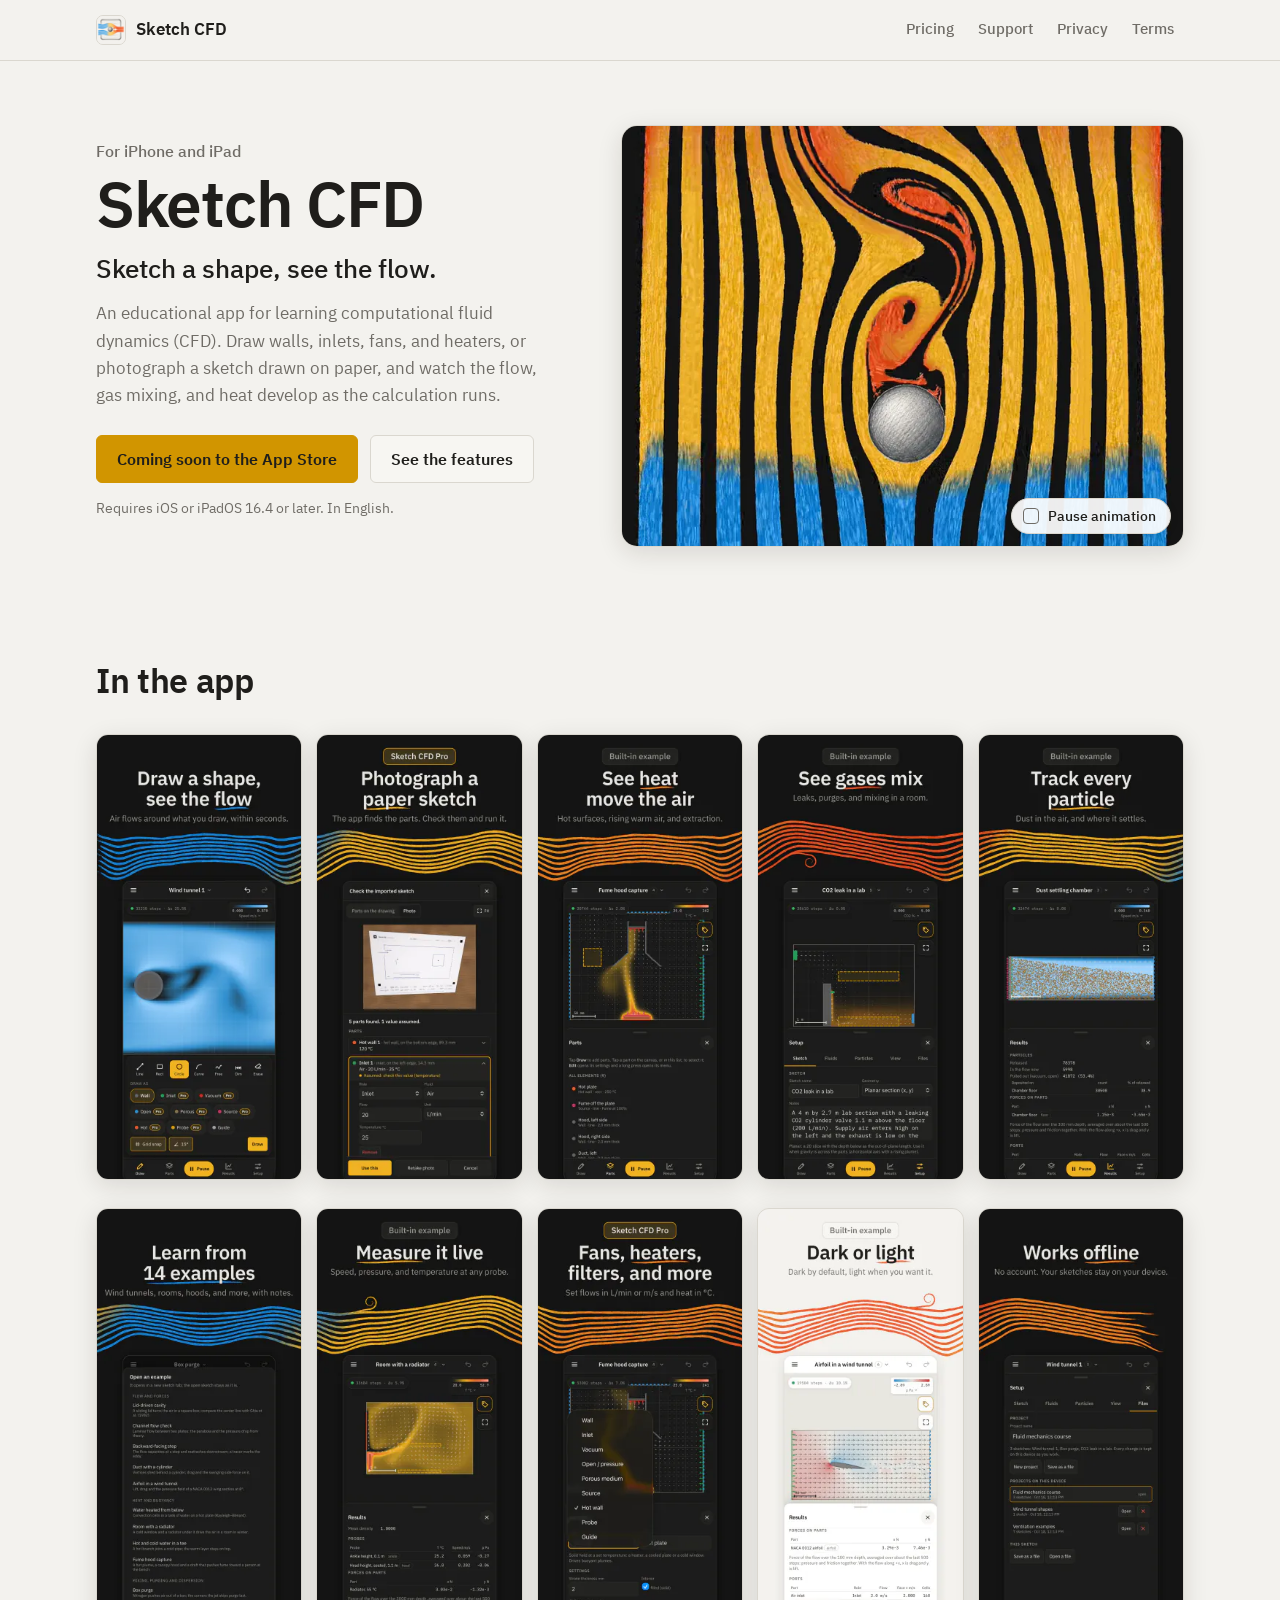
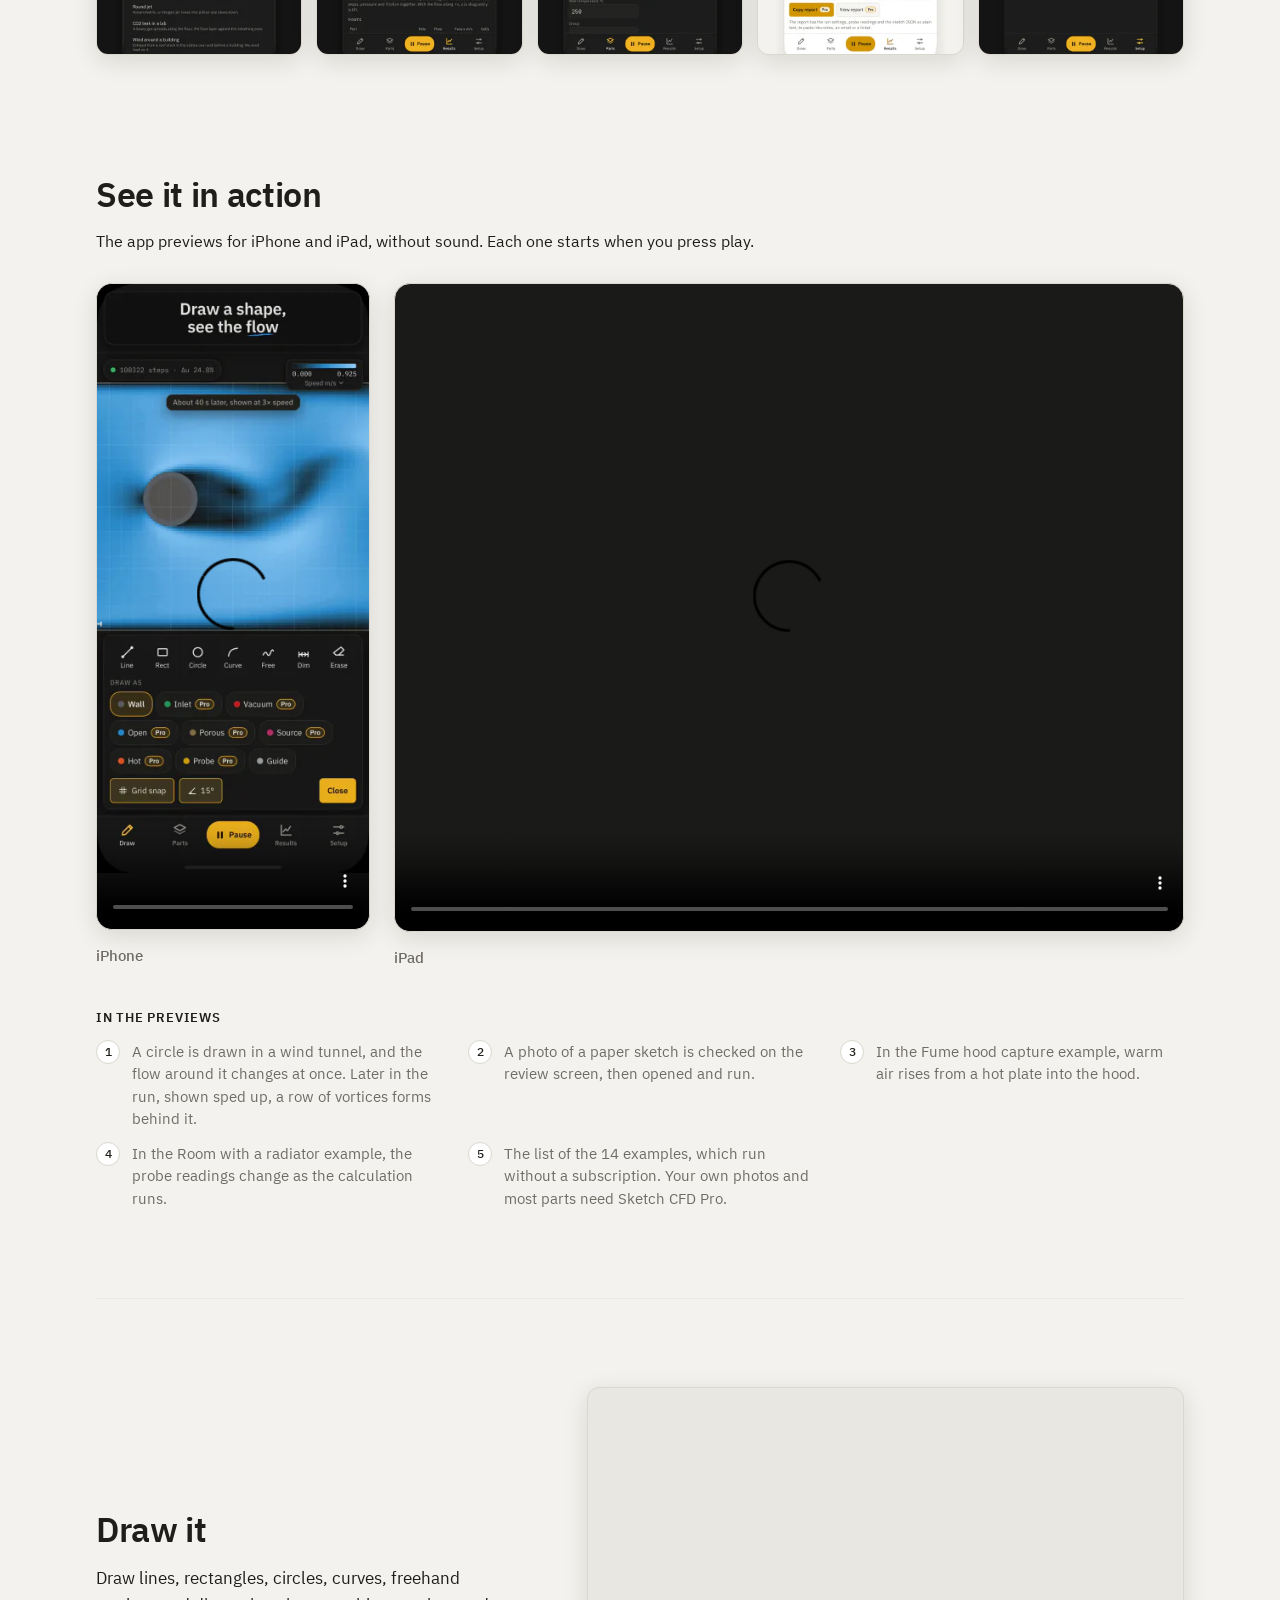
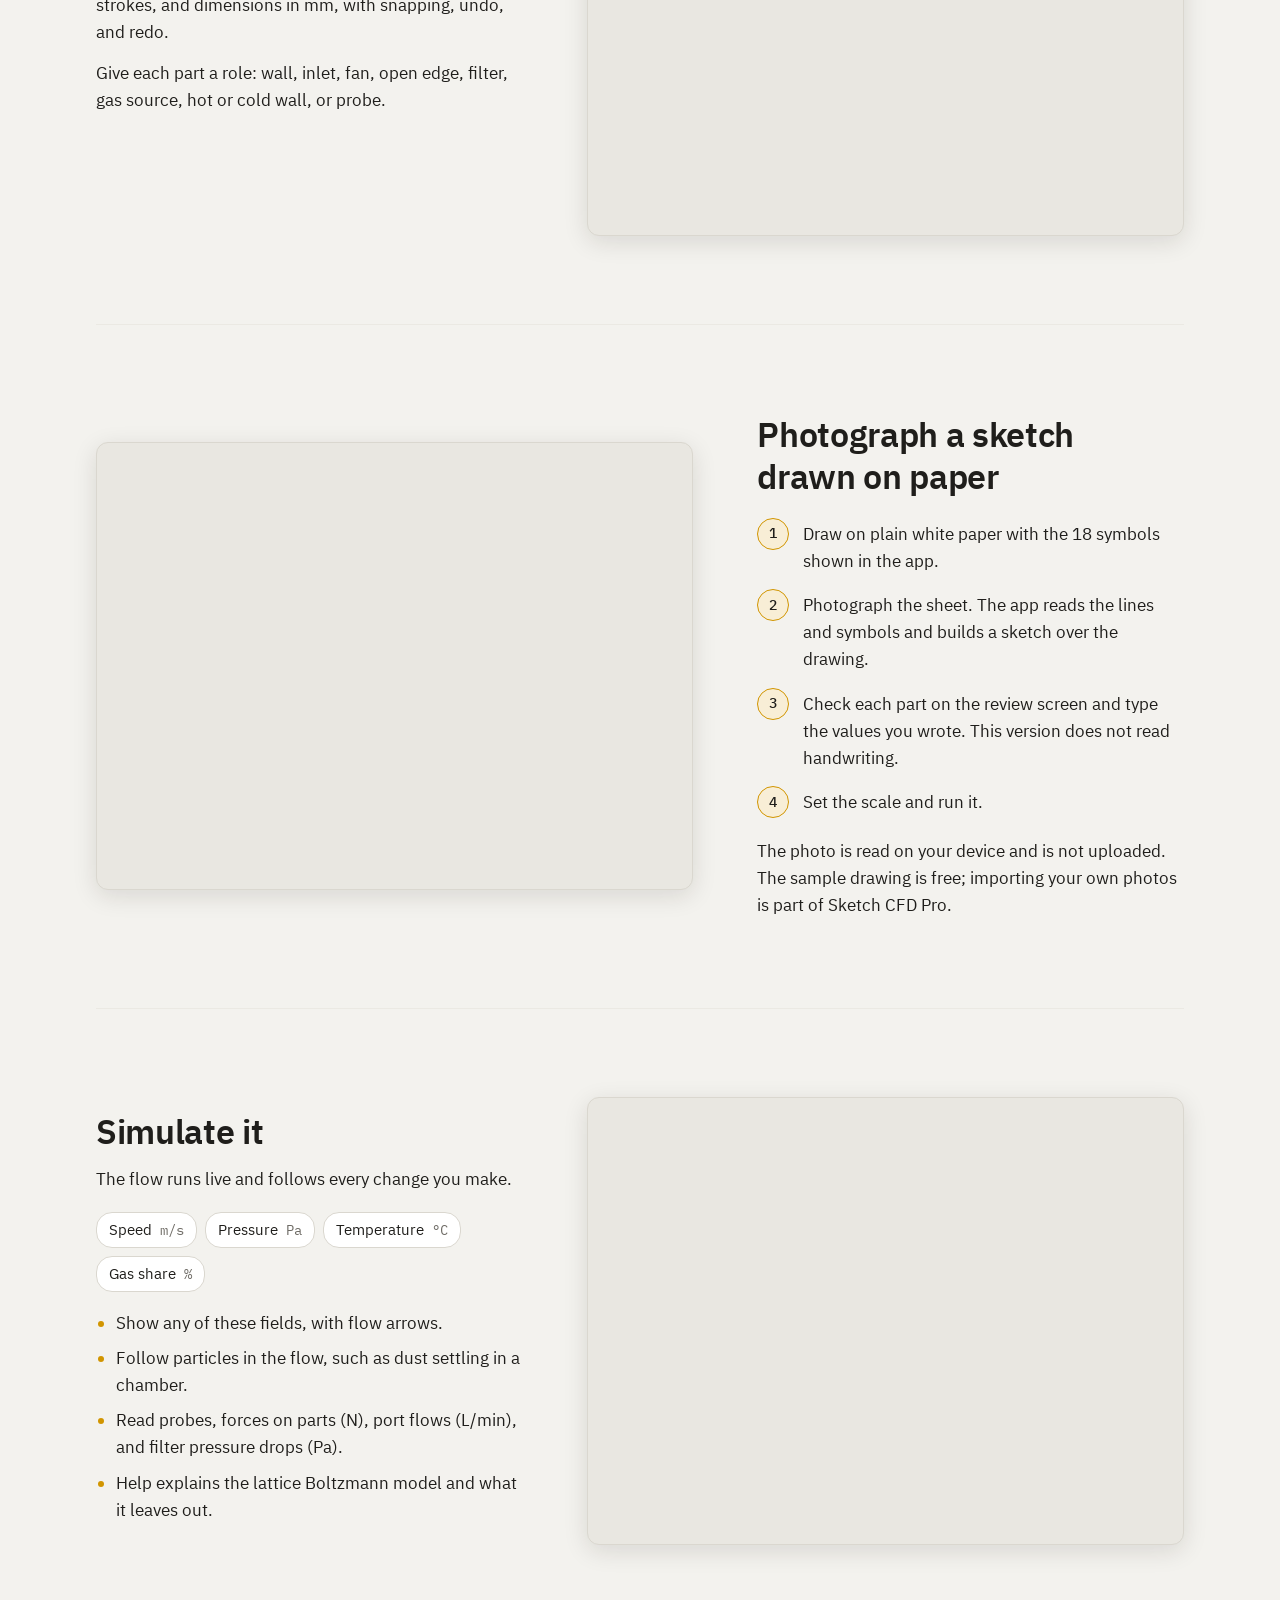
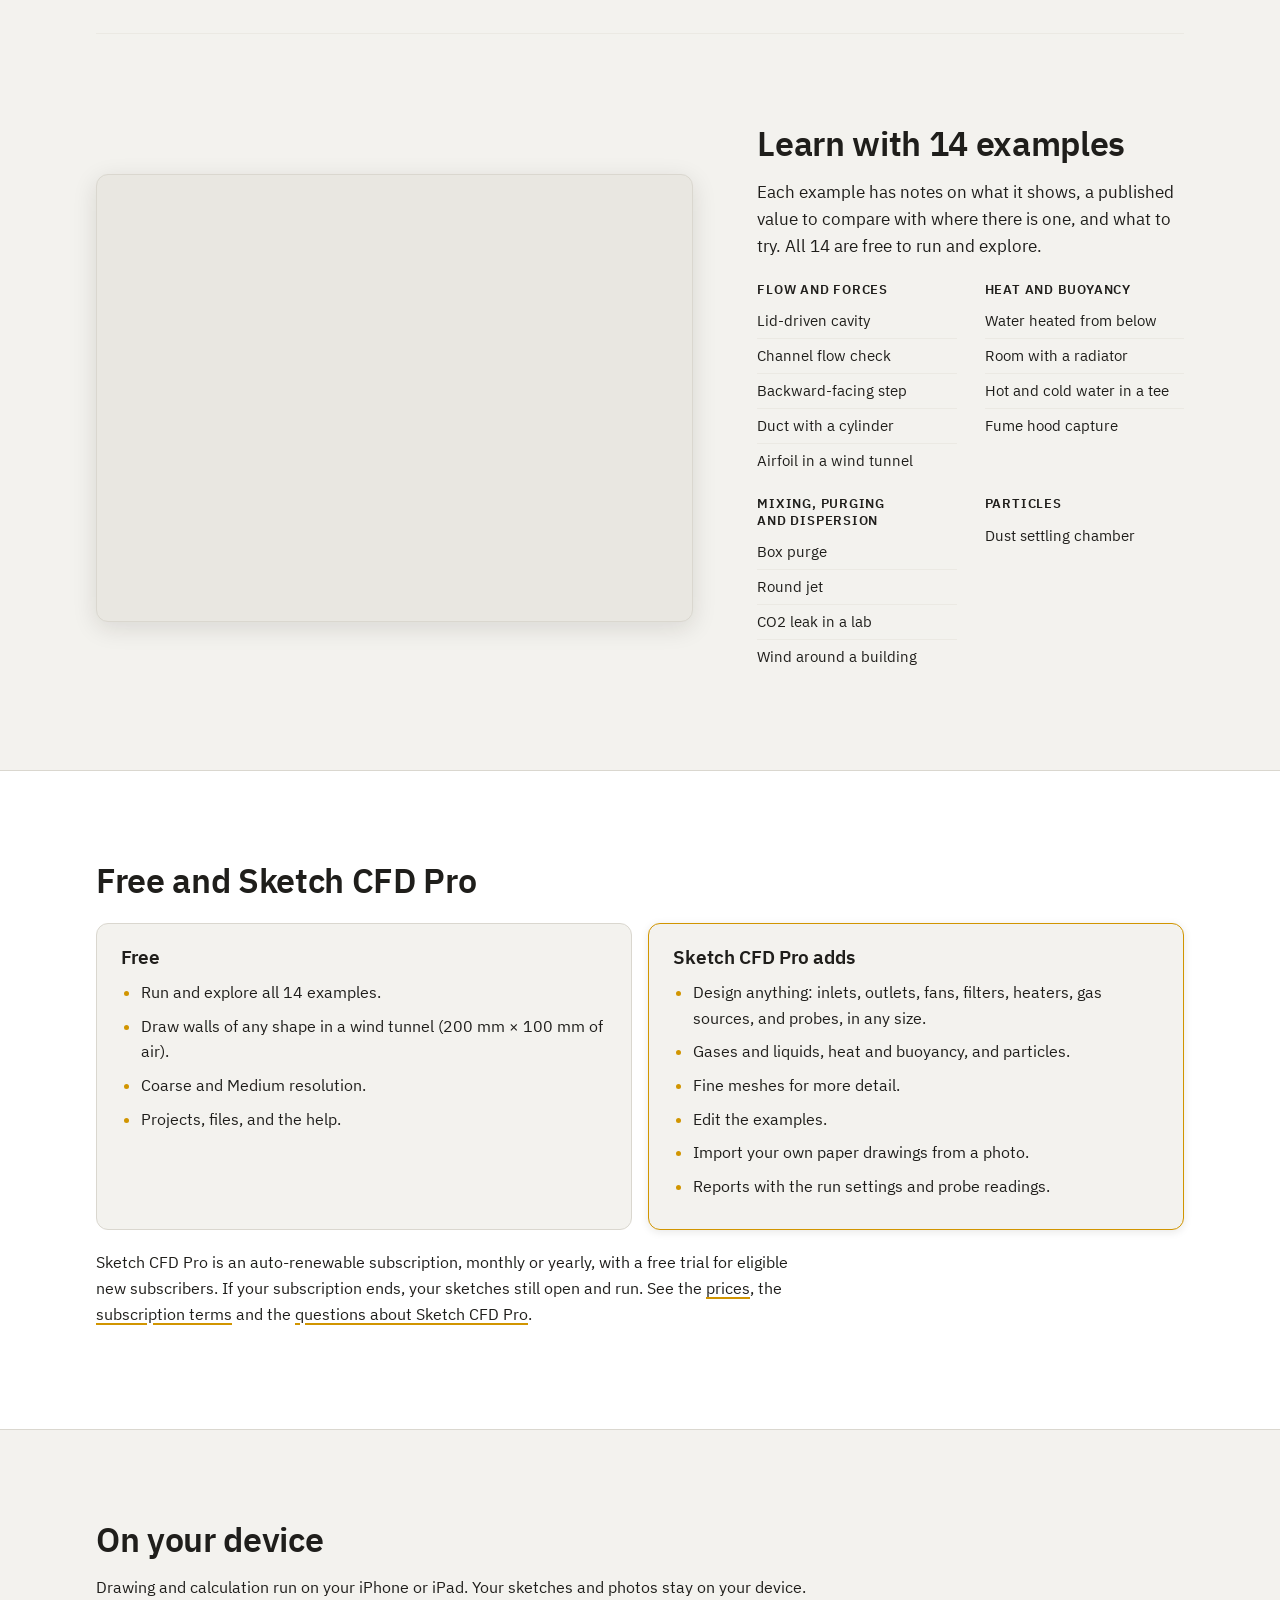
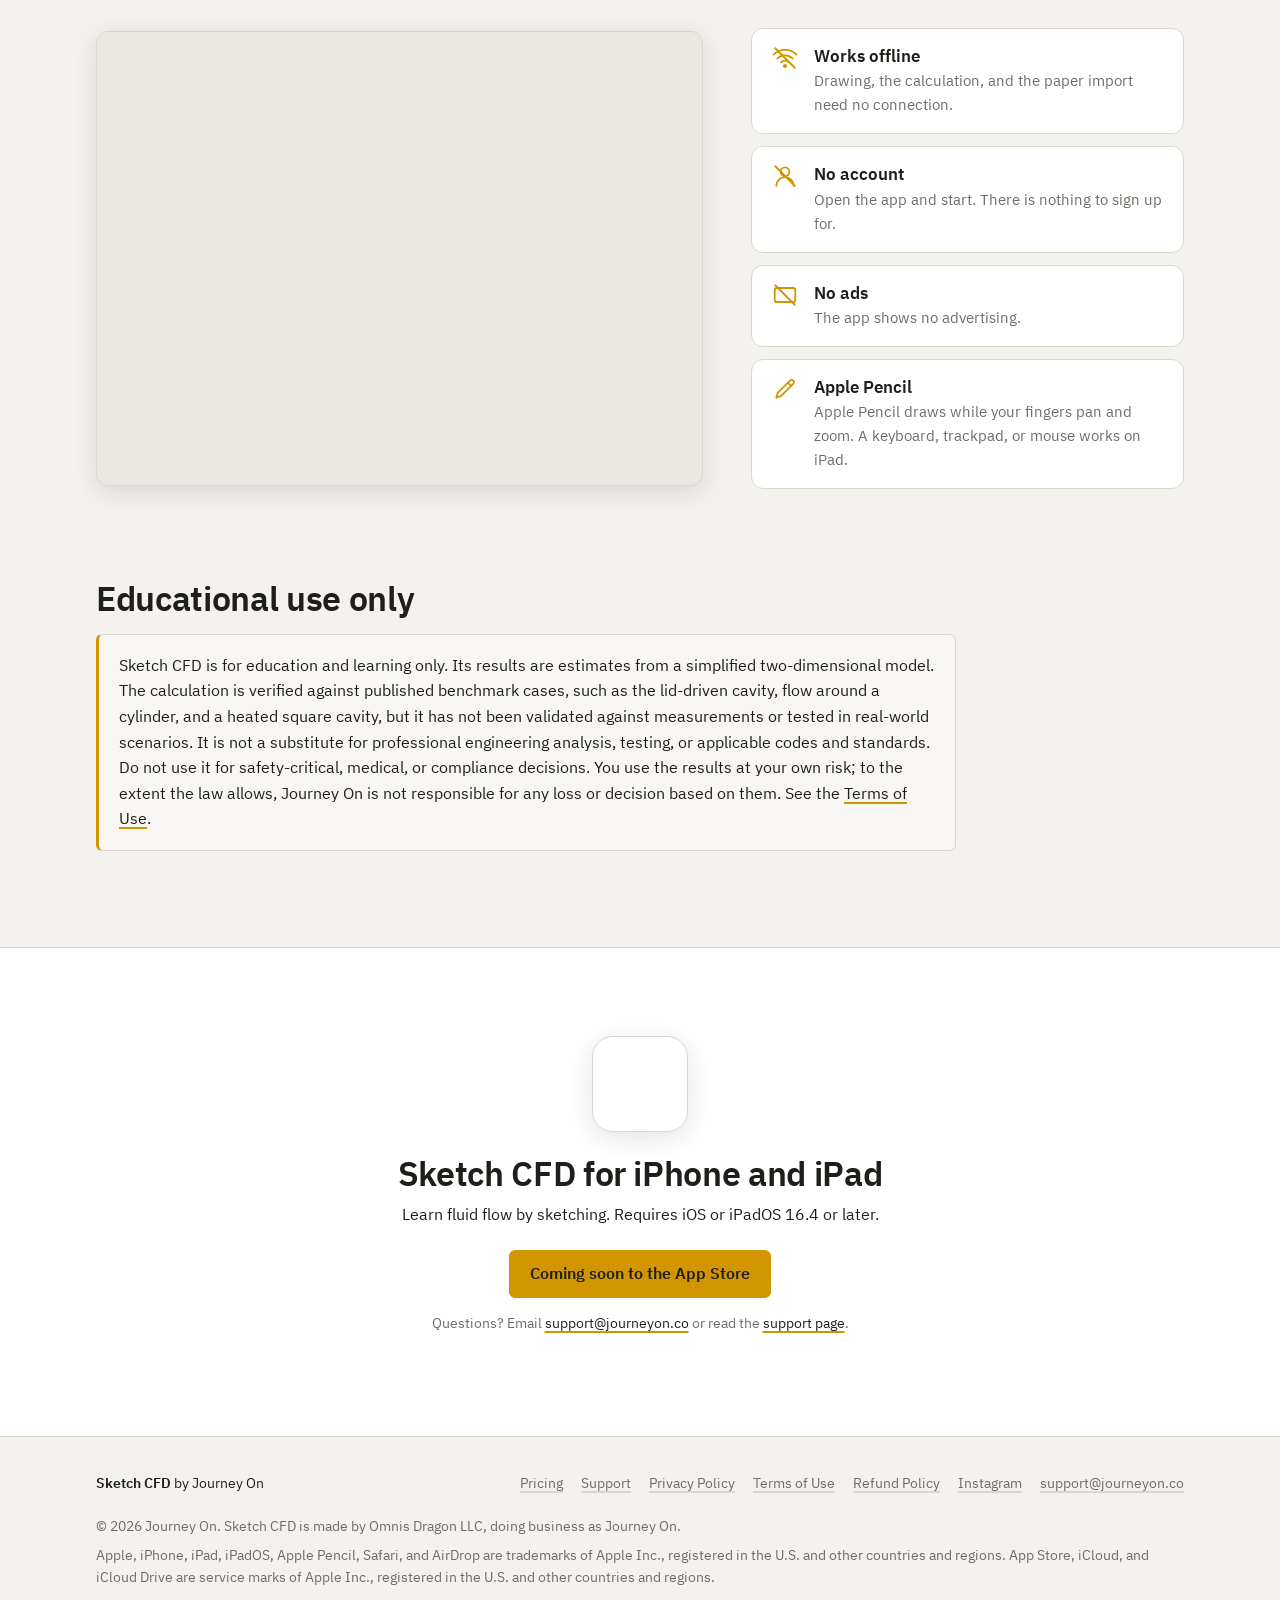
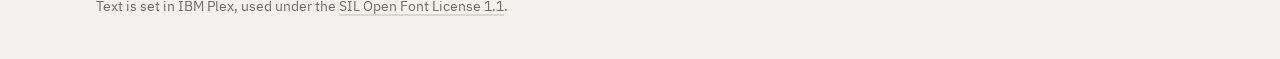
==== commit 21a4b10d: "Website: Pricing page, Refund Policy, buying on the web in the Terms - /pricing: the free features a" ====
--- a/index.html
+++ b/index.html
@@ -31,6 +31,7 @@
     <a class="brand" href="./" aria-current="page"><img src="assets/favicon-32.png" srcset="assets/favicon-32.png 1x, assets/brand-96.png 3x" width="30" height="30" alt=""><span>Sketch CFD</span></a>
     <nav class="site-nav" aria-label="Main">
       <ul>
+        <li><a href="pricing/">Pricing</a></li>
         <li><a href="support/">Support</a></li>
         <li><a href="privacy/">Privacy</a></li>
         <li><a href="terms/">Terms</a></li>
@@ -257,7 +258,7 @@
           </ul>
         </div>
       </div>
-      <p class="section-intro">Sketch CFD Pro is an auto-renewable subscription, monthly or yearly, with a free trial for eligible new subscribers. If your subscription ends, your sketches still open and run. See the <a href="terms/#pro">subscription terms</a> and the <a href="support/#cost">questions about Sketch CFD Pro</a>.</p>
+      <p class="section-intro">Sketch CFD Pro is an auto-renewable subscription, monthly or yearly, with a free trial for eligible new subscribers. If your subscription ends, your sketches still open and run. See the <a href="pricing/">prices</a>, the <a href="terms/#pro">subscription terms</a> and the <a href="support/#cost">questions about Sketch CFD Pro</a>.</p>
     </div>
   </section>
 
@@ -324,9 +325,11 @@
       <p class="foot-brand"><strong>Sketch CFD</strong> by Journey On</p>
       <nav aria-label="Footer">
         <ul class="foot-links">
+          <li><a href="pricing/">Pricing</a></li>
           <li><a href="support/">Support</a></li>
           <li><a href="privacy/">Privacy Policy</a></li>
           <li><a href="terms/">Terms of Use</a></li>
+          <li><a href="refunds/">Refund Policy</a></li>
           <li><a href="https://www.instagram.com/journeyon_co/">Instagram</a></li>
           <li><a href="mailto:support@journeyon.co">support@journeyon.co</a></li>
         </ul>
--- a/assets/site.css
+++ b/assets/site.css
@@ -1142,7 +1142,8 @@
   margin: 0 0 6px;
 }
 
-/* Phones: keep the brand and the three links on one line */
+/* Phones: keep the brand and the four links on one line; the brand shows its icon only, and its name stays for screen
+   readers (each page's title names Sketch CFD just below) */
 @media (max-width: 479px) {
   .site-head .wrap {
     flex-wrap: nowrap;
@@ -1155,6 +1156,16 @@
     white-space: nowrap;
   }
 
+  .brand span {
+    position: absolute;
+    width: 1px;
+    height: 1px;
+    overflow: hidden;
+    clip: rect(0 0 0 0);
+    clip-path: inset(50%);
+    white-space: nowrap;
+  }
+
   .site-nav {
     margin-right: -7px;
   }
@@ -1169,6 +1180,14 @@
 
   .hero .actions .btn {
     flex: 1 1 100%;
+  }
+}
+
+/* The narrowest phones (320 px) */
+@media (max-width: 359px) {
+  .site-nav a {
+    padding: 0 5px;
+    font-size: 14px;
   }
 }
 
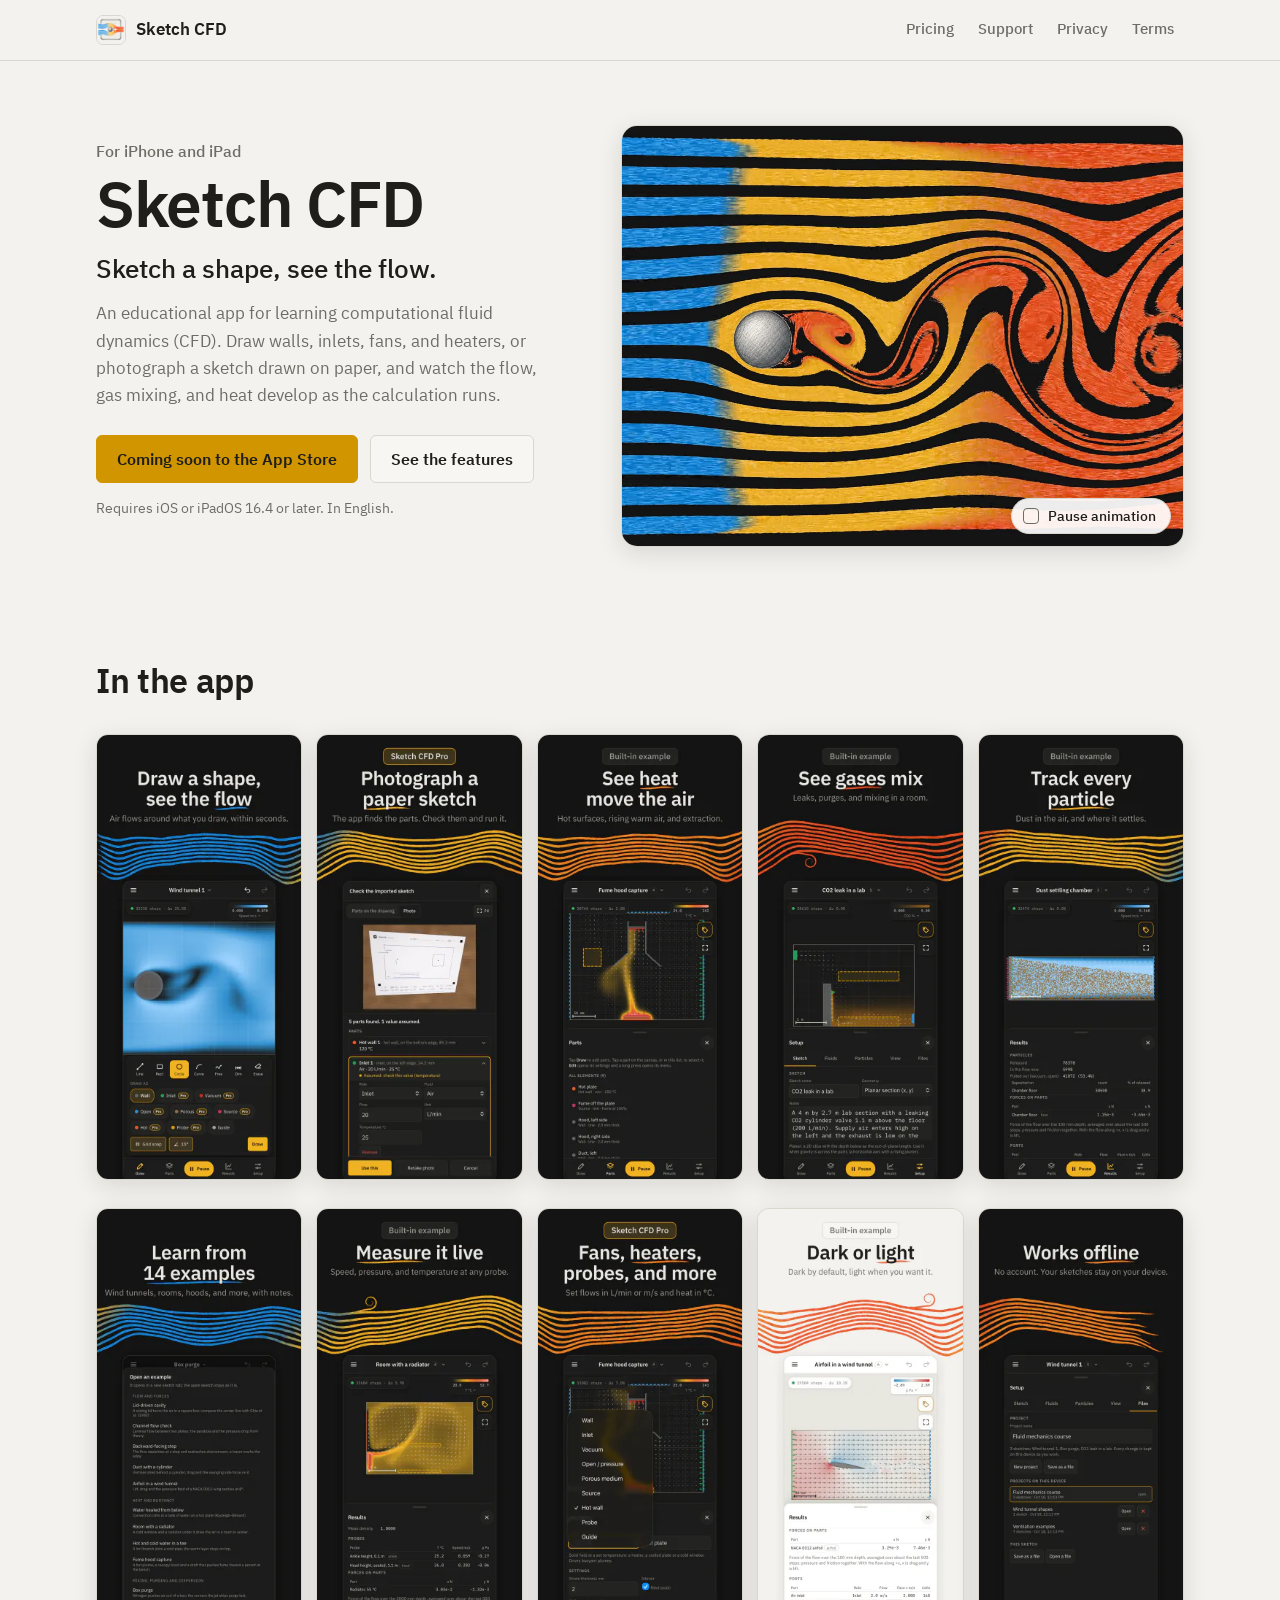
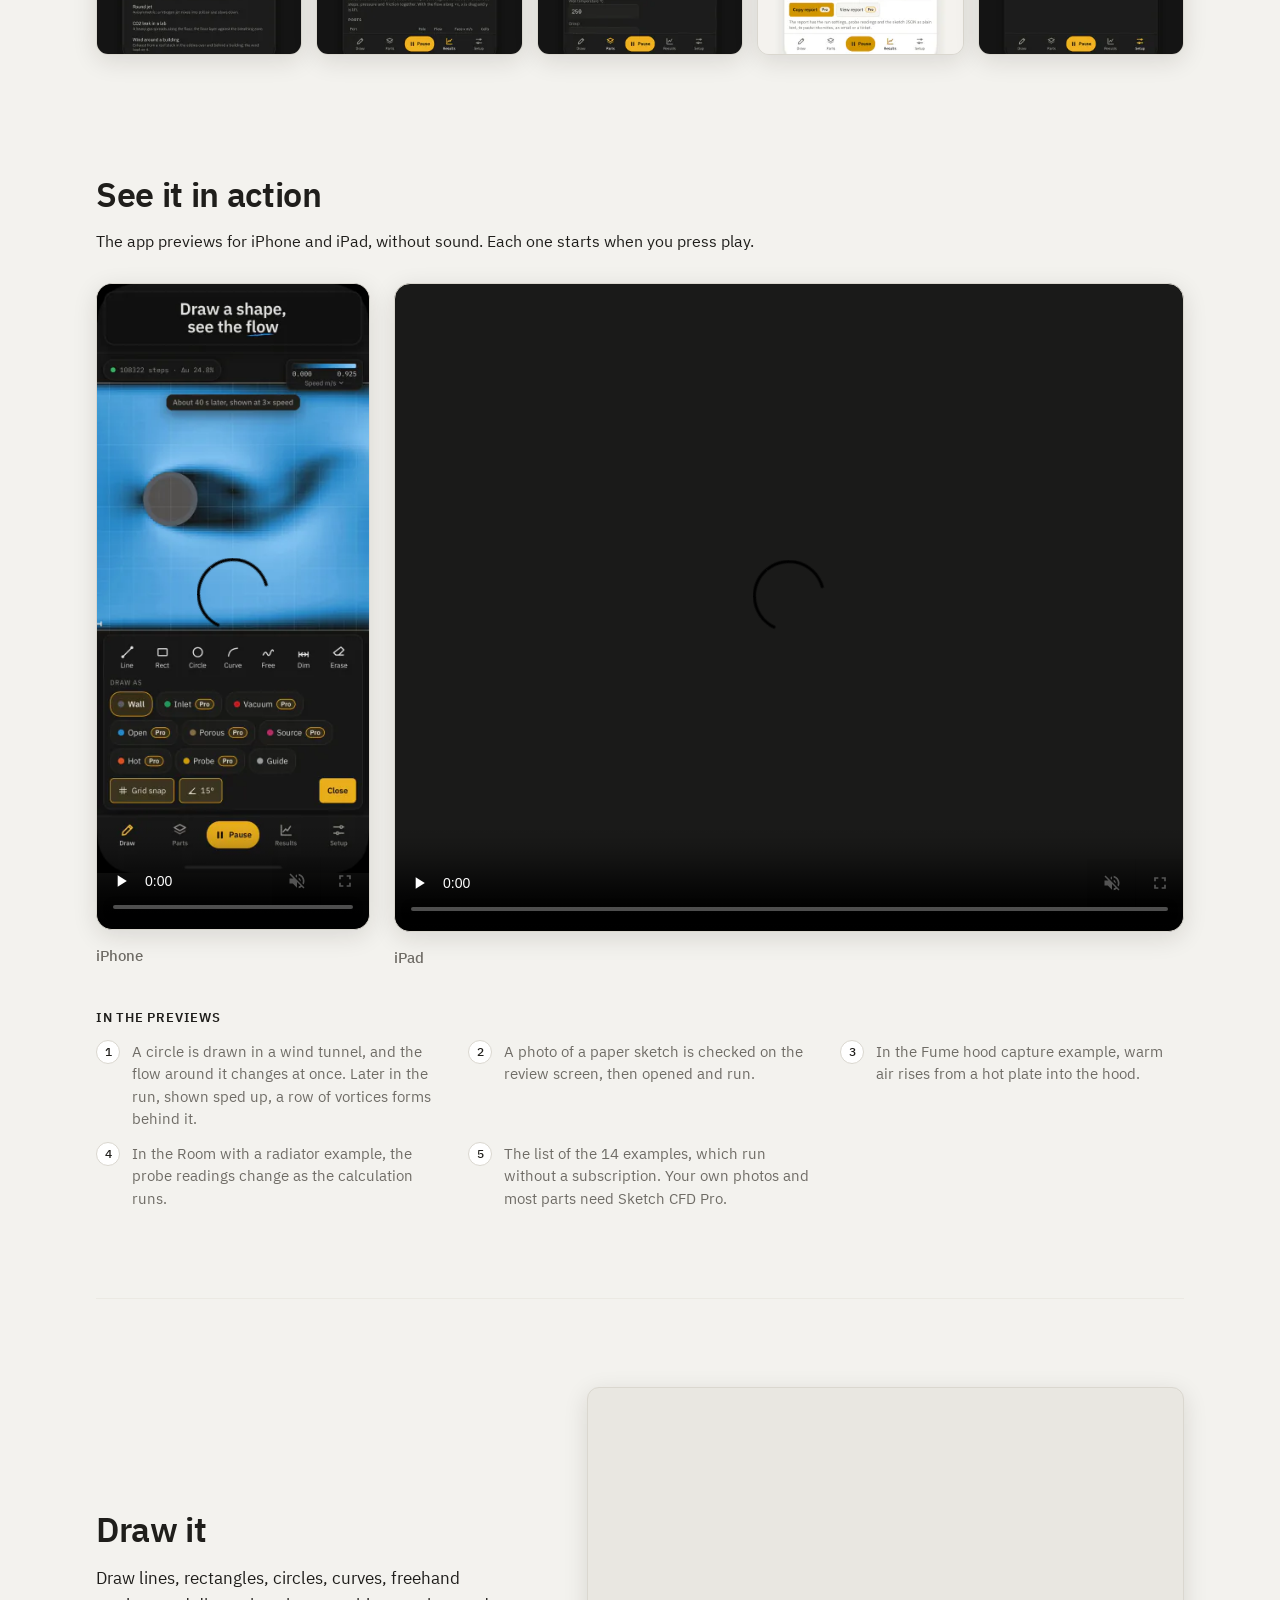
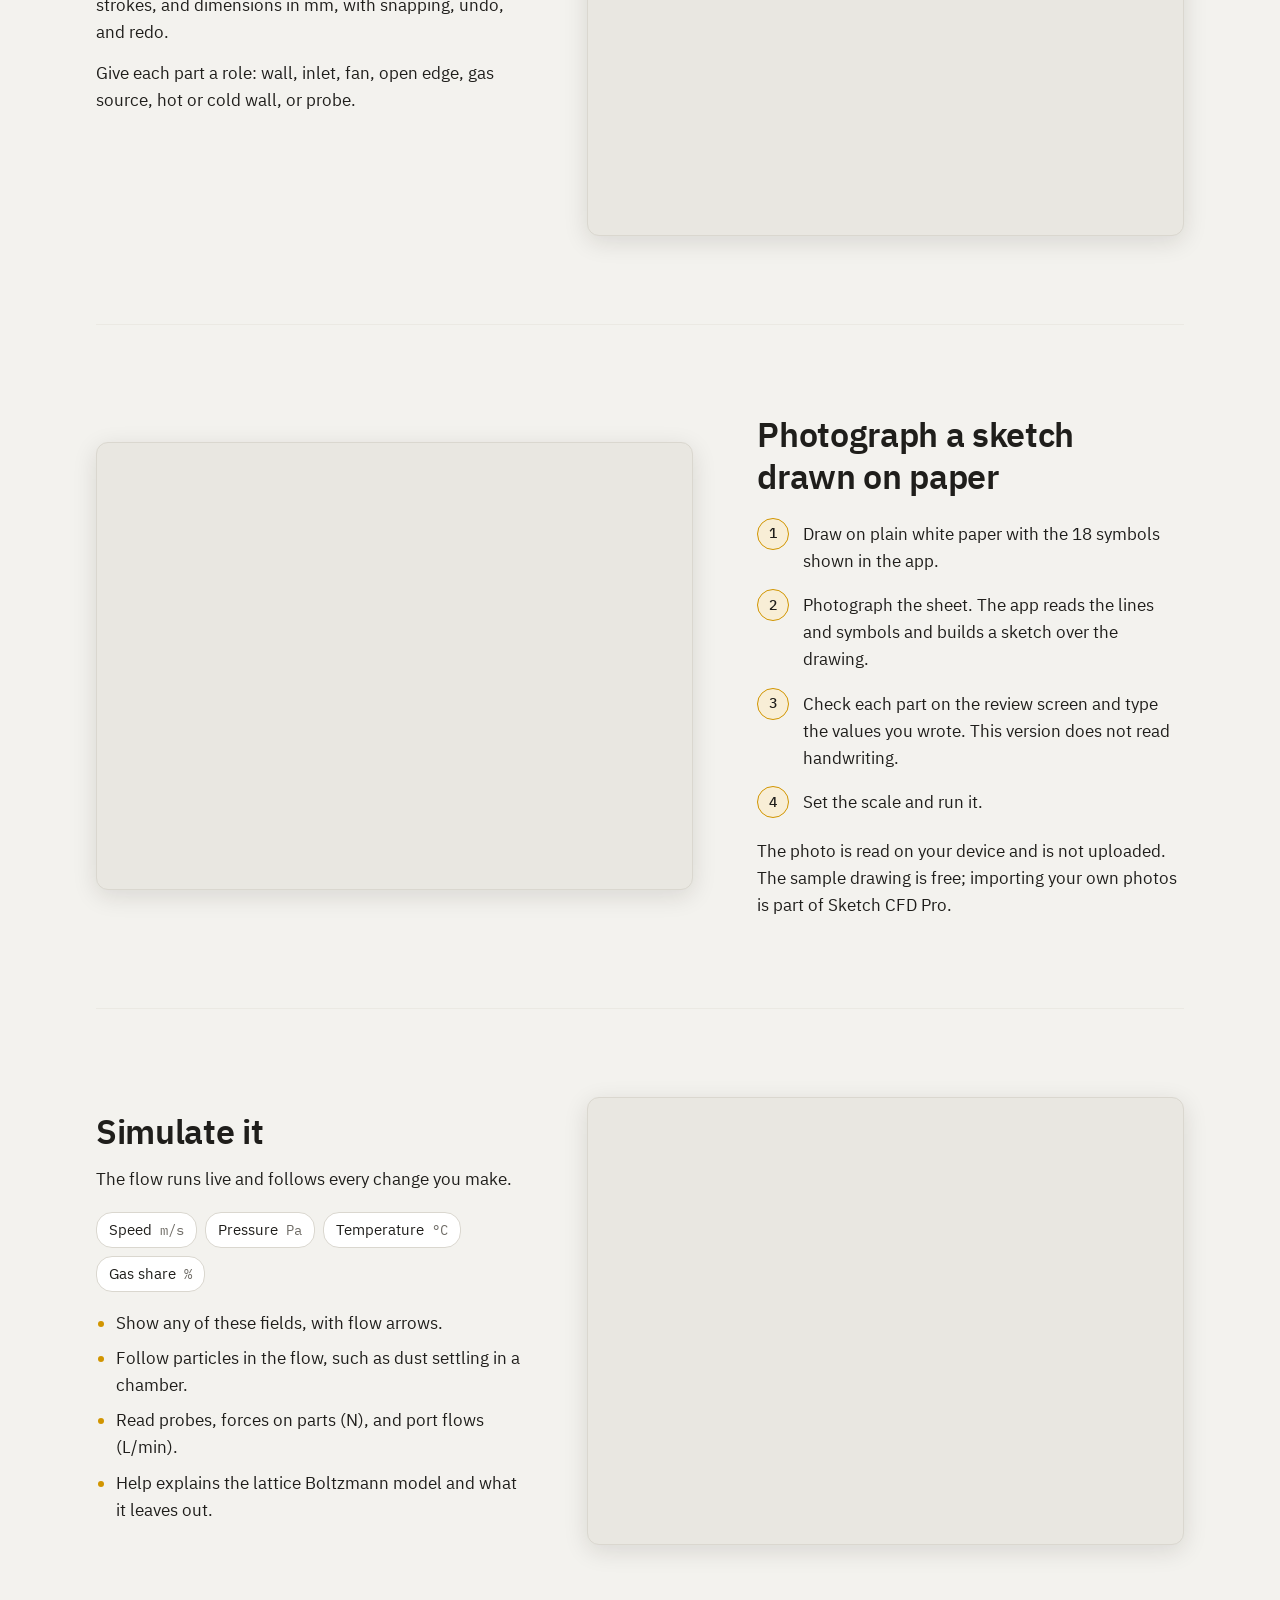
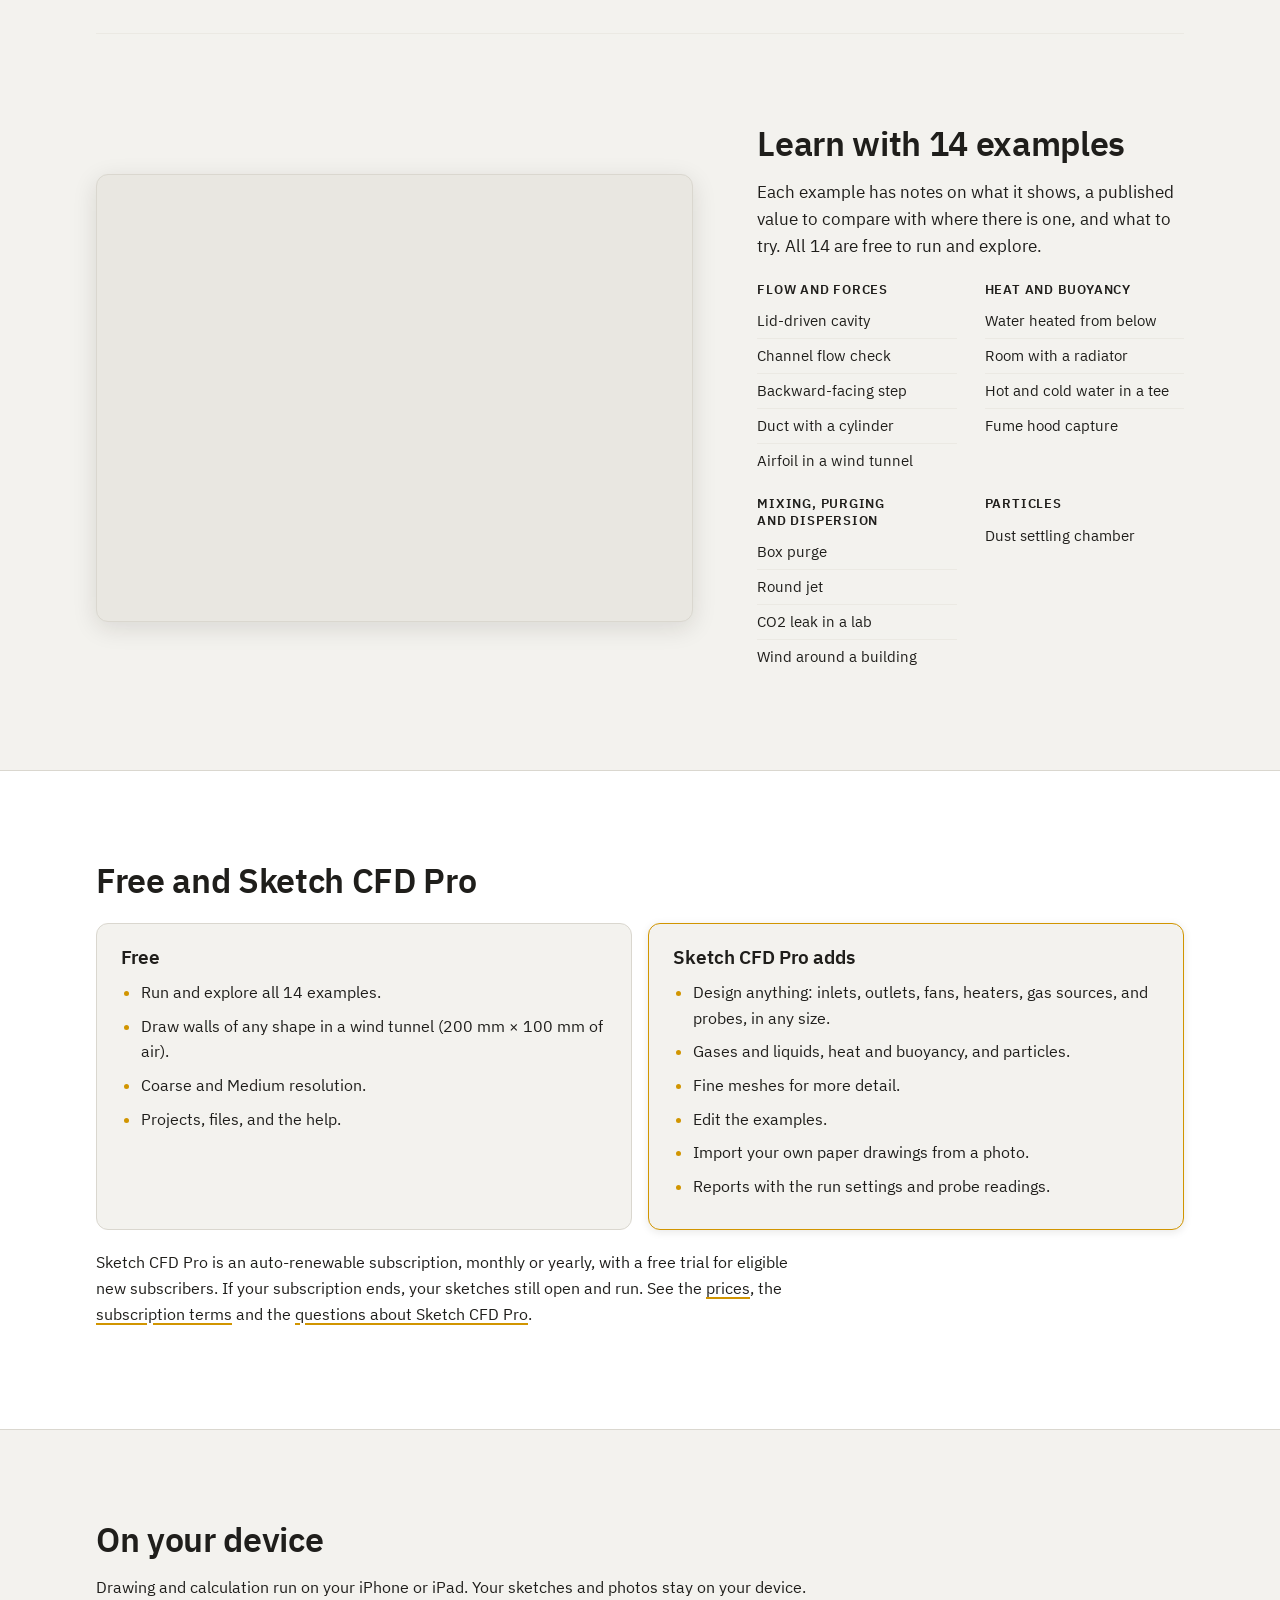
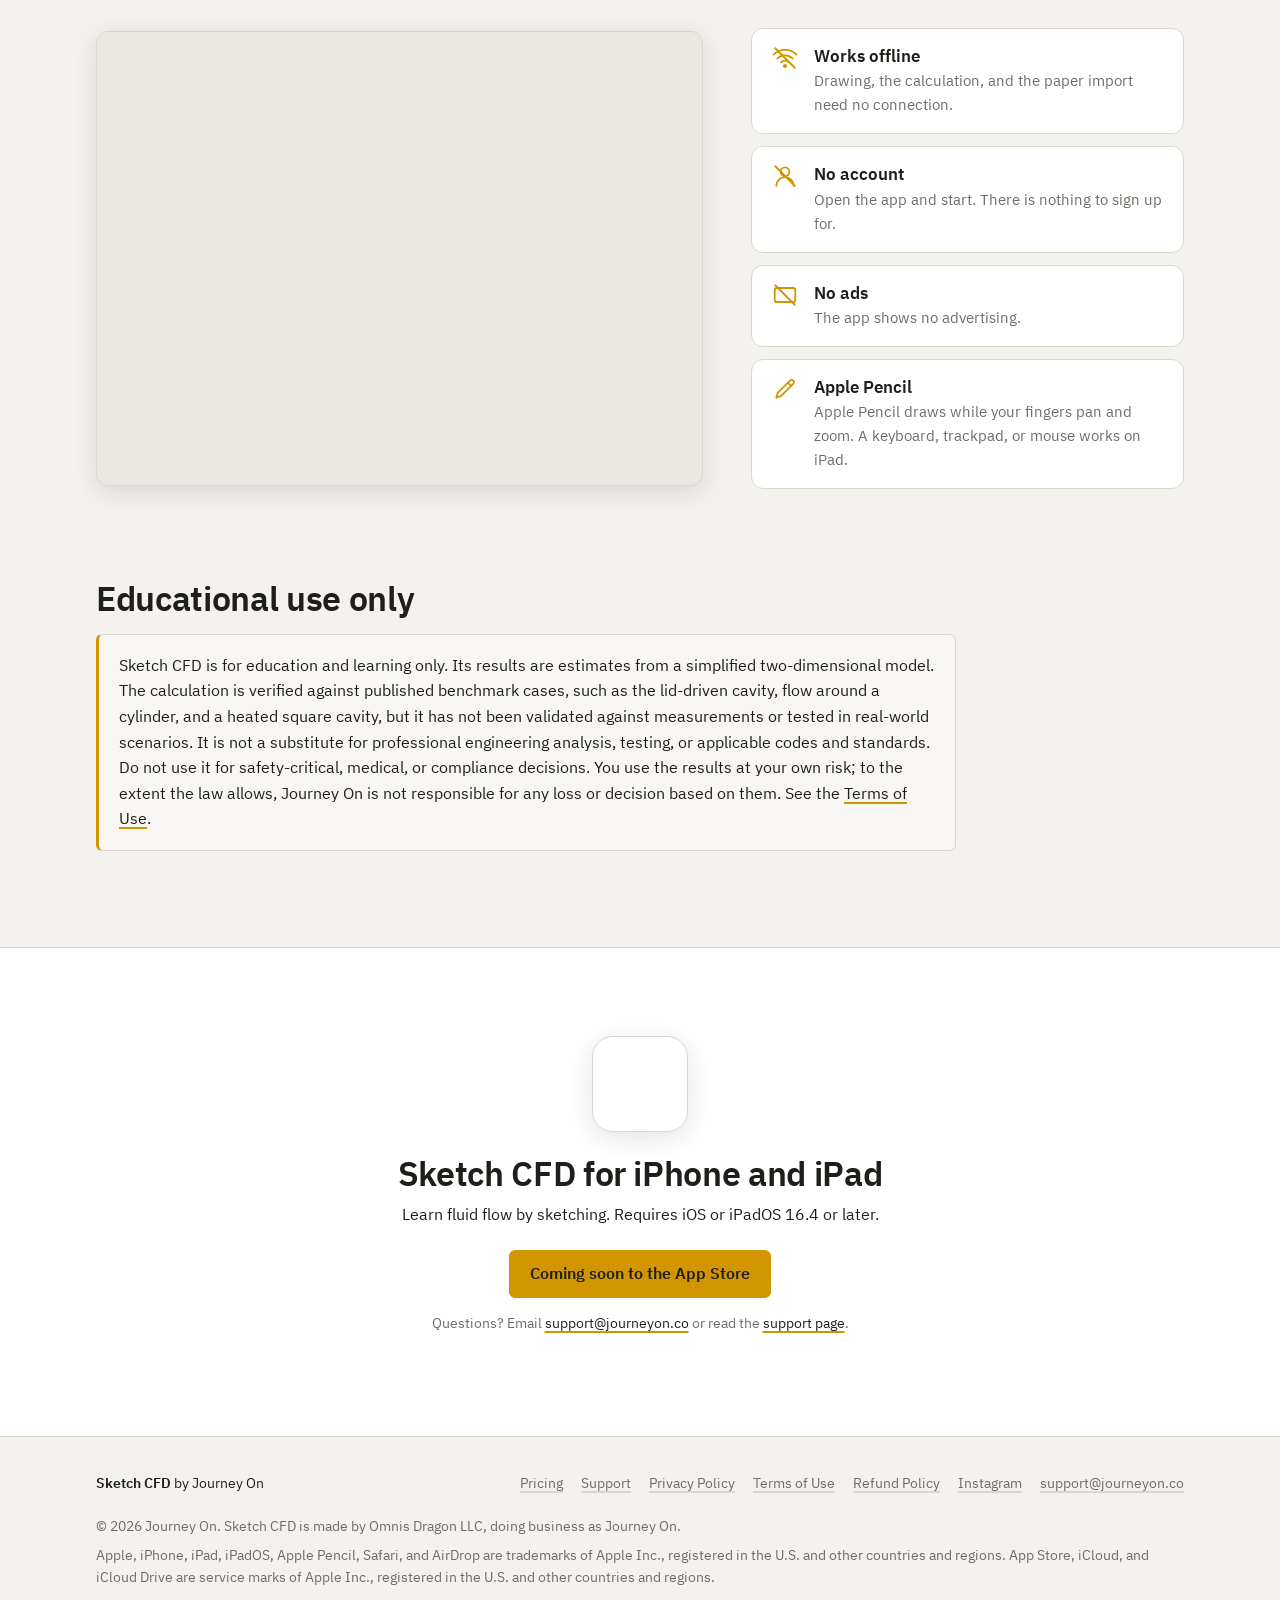
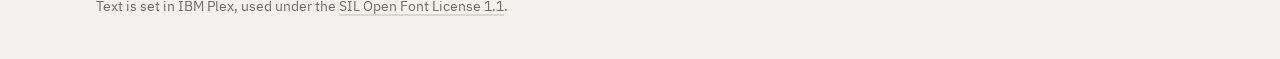
==== commit 3ca1604b: "Website: monthly US$4.99, no filter wording, new App Store image 08, Terms dated October 19" ====
--- a/index.html
+++ b/index.html
@@ -85,7 +85,7 @@
         <li><img src="media/iphone-05-particles-280.webp" srcset="media/iphone-05-particles-280.webp 280w, media/iphone-05-particles-560.webp 560w, media/iphone-05-particles-840.webp 840w" sizes="(min-width: 1000px) 200px, (min-width: 720px) calc((100vw - 64px) / 3.4), (min-width: 480px) calc((100vw - 48px) / 2.4), min(calc((100vw - 32px) / 1.55), 260px)" width="280" height="609" loading="lazy" decoding="async" alt="Track every particle. Dust in the air, and where it settles. Built-in example."></li>
         <li><img src="media/iphone-06-examples-280.webp" srcset="media/iphone-06-examples-280.webp 280w, media/iphone-06-examples-560.webp 560w, media/iphone-06-examples-840.webp 840w" sizes="(min-width: 1000px) 200px, (min-width: 720px) calc((100vw - 64px) / 3.4), (min-width: 480px) calc((100vw - 48px) / 2.4), min(calc((100vw - 32px) / 1.55), 260px)" width="280" height="609" loading="lazy" decoding="async" alt="Learn from 14 examples. Wind tunnels, rooms, hoods, and more, with notes."></li>
         <li><img src="media/iphone-07-probes-280.webp" srcset="media/iphone-07-probes-280.webp 280w, media/iphone-07-probes-560.webp 560w, media/iphone-07-probes-840.webp 840w" sizes="(min-width: 1000px) 200px, (min-width: 720px) calc((100vw - 64px) / 3.4), (min-width: 480px) calc((100vw - 48px) / 2.4), min(calc((100vw - 32px) / 1.55), 260px)" width="280" height="609" loading="lazy" decoding="async" alt="Measure it live. Speed, pressure, and temperature at any probe. Built-in example."></li>
-        <li><img src="media/iphone-08-settings-280.webp" srcset="media/iphone-08-settings-280.webp 280w, media/iphone-08-settings-560.webp 560w, media/iphone-08-settings-840.webp 840w" sizes="(min-width: 1000px) 200px, (min-width: 720px) calc((100vw - 64px) / 3.4), (min-width: 480px) calc((100vw - 48px) / 2.4), min(calc((100vw - 32px) / 1.55), 260px)" width="280" height="609" loading="lazy" decoding="async" alt="Fans, heaters, filters, and more. Set flows in L/min or m/s and heat in °C. Sketch CFD Pro."></li>
+        <li><img src="media/iphone-08-settings-280.webp" srcset="media/iphone-08-settings-280.webp 280w, media/iphone-08-settings-560.webp 560w, media/iphone-08-settings-840.webp 840w" sizes="(min-width: 1000px) 200px, (min-width: 720px) calc((100vw - 64px) / 3.4), (min-width: 480px) calc((100vw - 48px) / 2.4), min(calc((100vw - 32px) / 1.55), 260px)" width="280" height="609" loading="lazy" decoding="async" alt="Fans, heaters, probes, and more. Set flows in L/min or m/s and heat in °C. Sketch CFD Pro."></li>
         <li><img src="media/iphone-09-light-280.webp" srcset="media/iphone-09-light-280.webp 280w, media/iphone-09-light-560.webp 560w, media/iphone-09-light-840.webp 840w" sizes="(min-width: 1000px) 200px, (min-width: 720px) calc((100vw - 64px) / 3.4), (min-width: 480px) calc((100vw - 48px) / 2.4), min(calc((100vw - 32px) / 1.55), 260px)" width="280" height="609" loading="lazy" decoding="async" alt="Dark or light. Dark by default, light when you want it. Built-in example."></li>
         <li><img src="media/iphone-10-offline-280.webp" srcset="media/iphone-10-offline-280.webp 280w, media/iphone-10-offline-560.webp 560w, media/iphone-10-offline-840.webp 840w" sizes="(min-width: 1000px) 200px, (min-width: 720px) calc((100vw - 64px) / 3.4), (min-width: 480px) calc((100vw - 48px) / 2.4), min(calc((100vw - 32px) / 1.55), 260px)" width="280" height="609" loading="lazy" decoding="async" alt="Works offline. No account. Your sketches stay on your device."></li>
       </ul>
@@ -135,7 +135,7 @@
       <div class="feature-text">
         <h2 id="draw-title">Draw it</h2>
         <p>Draw lines, rectangles, circles, curves, freehand strokes, and dimensions in mm, with snapping, undo, and redo.</p>
-        <p>Give each part a role: wall, inlet, fan, open edge, filter, gas source, hot or cold wall, or probe.</p>
+        <p>Give each part a role: wall, inlet, fan, open edge, gas source, hot or cold wall, or probe.</p>
       </div>
       <figure class="feature-shot">
         <img src="media/ipad-01-tunnel-640.webp" srcset="media/ipad-01-tunnel-640.webp 640w, media/ipad-01-tunnel-1280.webp 1280w" sizes="(min-width: 960px) 600px, calc(100vw - 32px)" width="640" height="480" loading="lazy" decoding="async" alt="Draw a shape, see the flow. Air flows around what you draw, within seconds. On iPad, air in Wind tunnel 1 flows past a drawn circle and sheds vortices behind it, colored by speed, beside the Setup panel with the tunnel’s notes and size.">
@@ -175,7 +175,7 @@
         <ul class="ticks">
           <li>Show any of these fields, with flow arrows.</li>
           <li>Follow particles in the flow, such as dust settling in a chamber.</li>
-          <li>Read probes, forces on parts (N), port flows (L/min), and filter pressure drops (Pa).</li>
+          <li>Read probes, forces on parts (N), and port flows (L/min).</li>
           <li>Help explains the lattice Boltzmann model and what it leaves out.</li>
         </ul>
       </div>
@@ -249,7 +249,7 @@
         <div class="plan pro">
           <h3>Sketch CFD Pro adds</h3>
           <ul class="ticks">
-            <li>Design anything: inlets, outlets, fans, filters, heaters, gas sources, and probes, in any size.</li>
+            <li>Design anything: inlets, outlets, fans, heaters, gas sources, and probes, in any size.</li>
             <li>Gases and liquids, heat and buoyancy, and particles.</li>
             <li>Fine meshes for more detail.</li>
             <li>Edit the examples.</li>
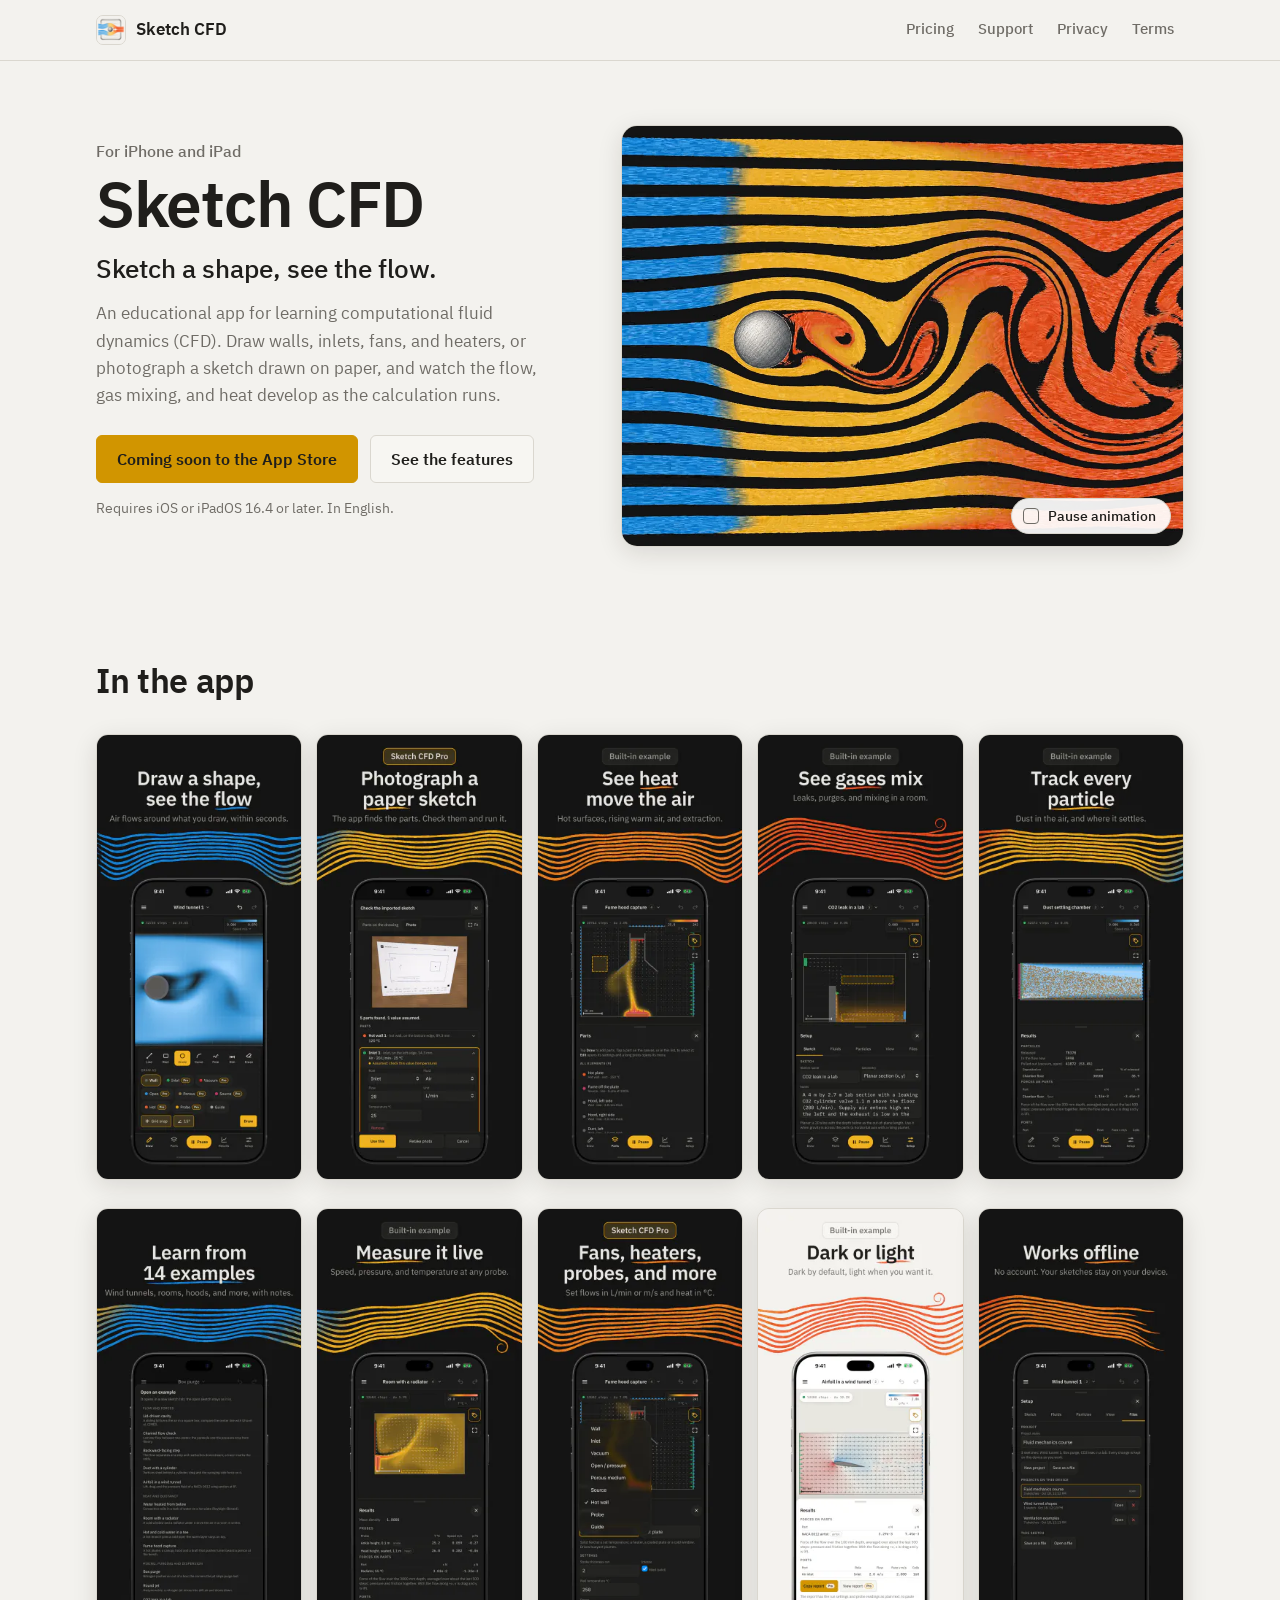
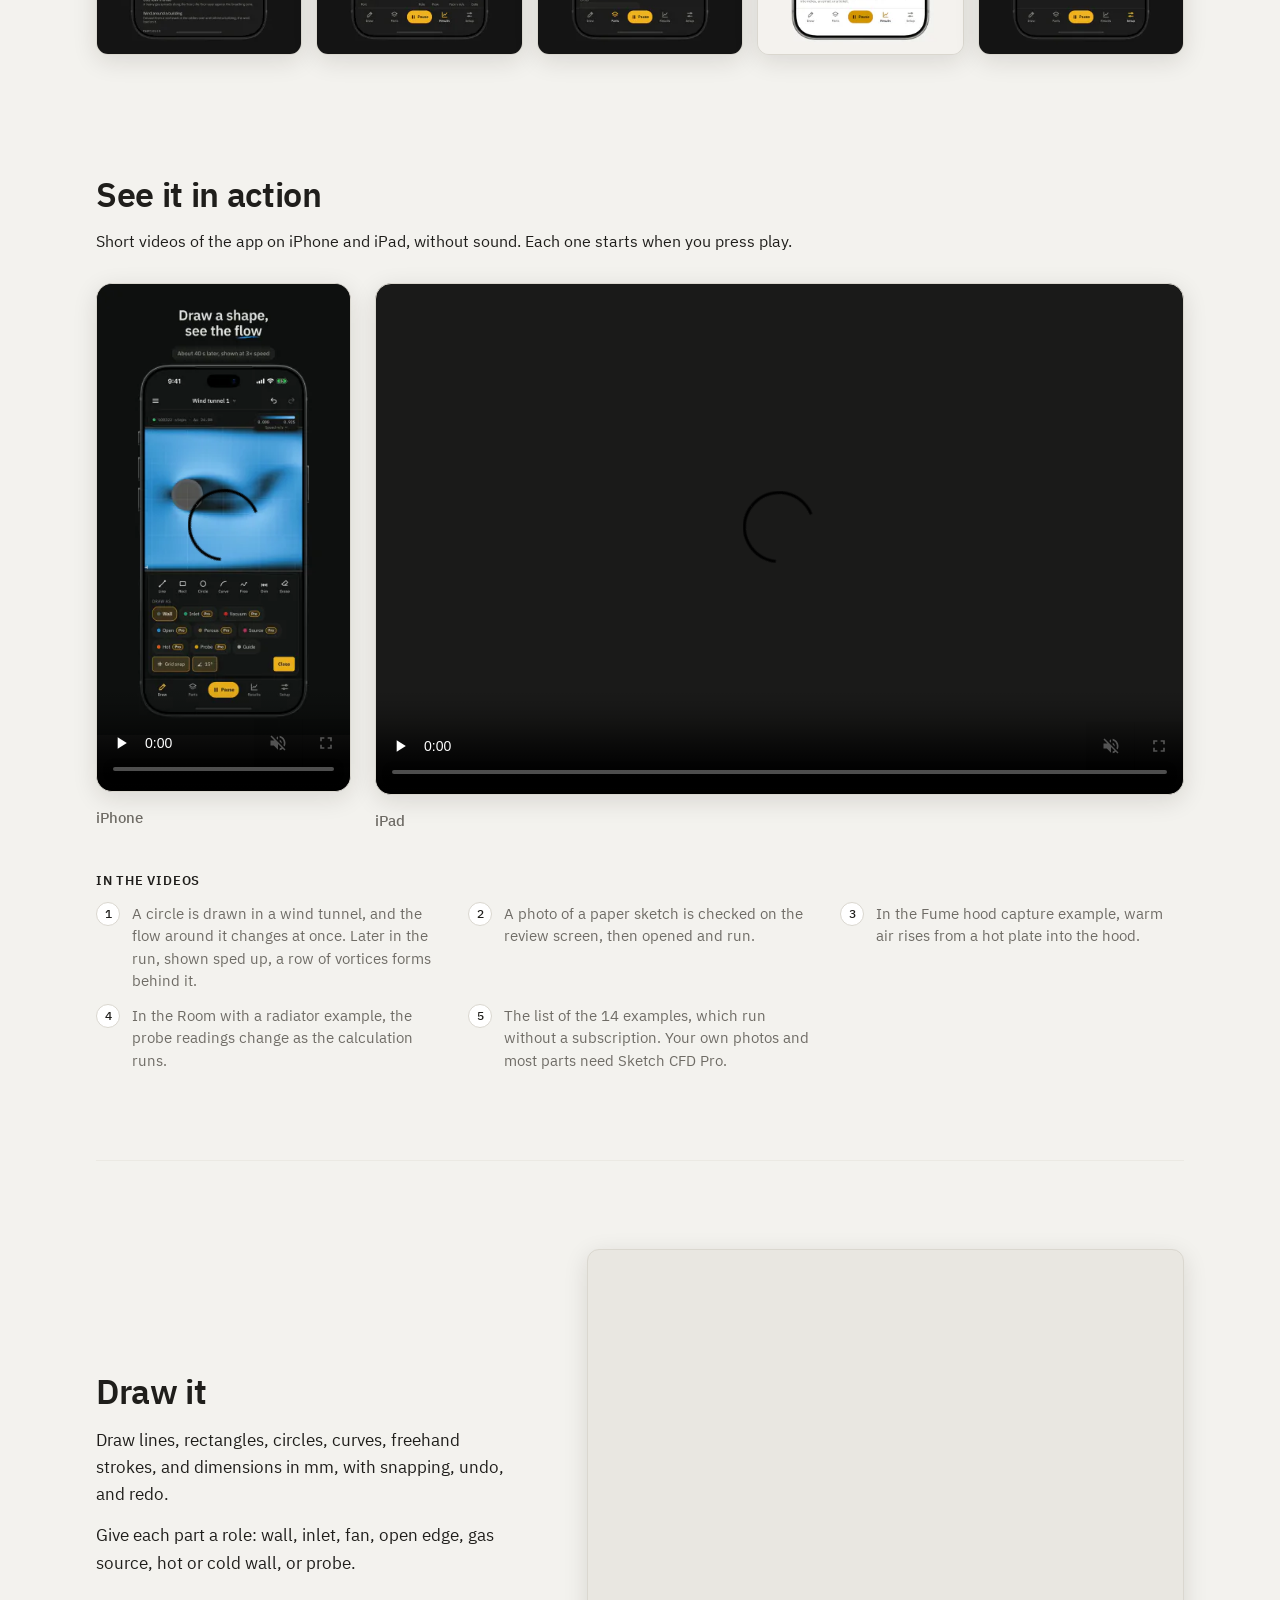
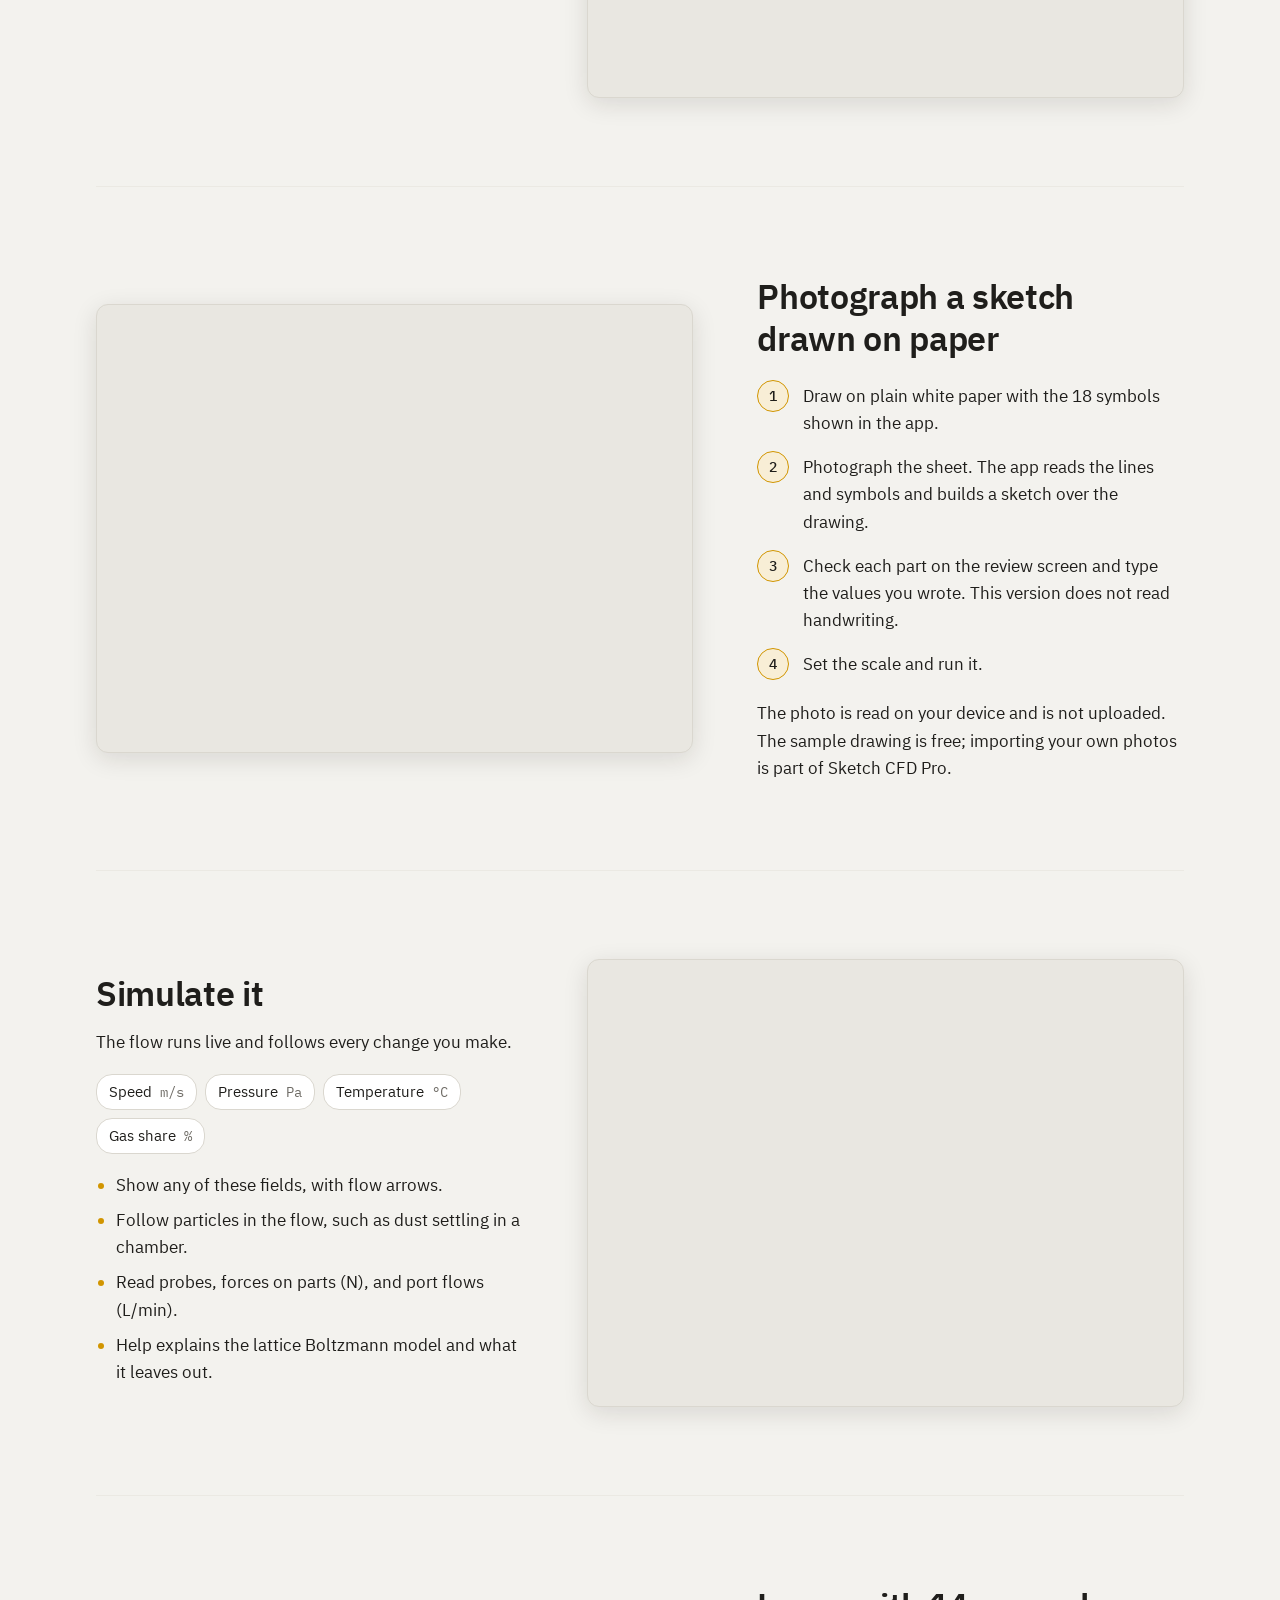
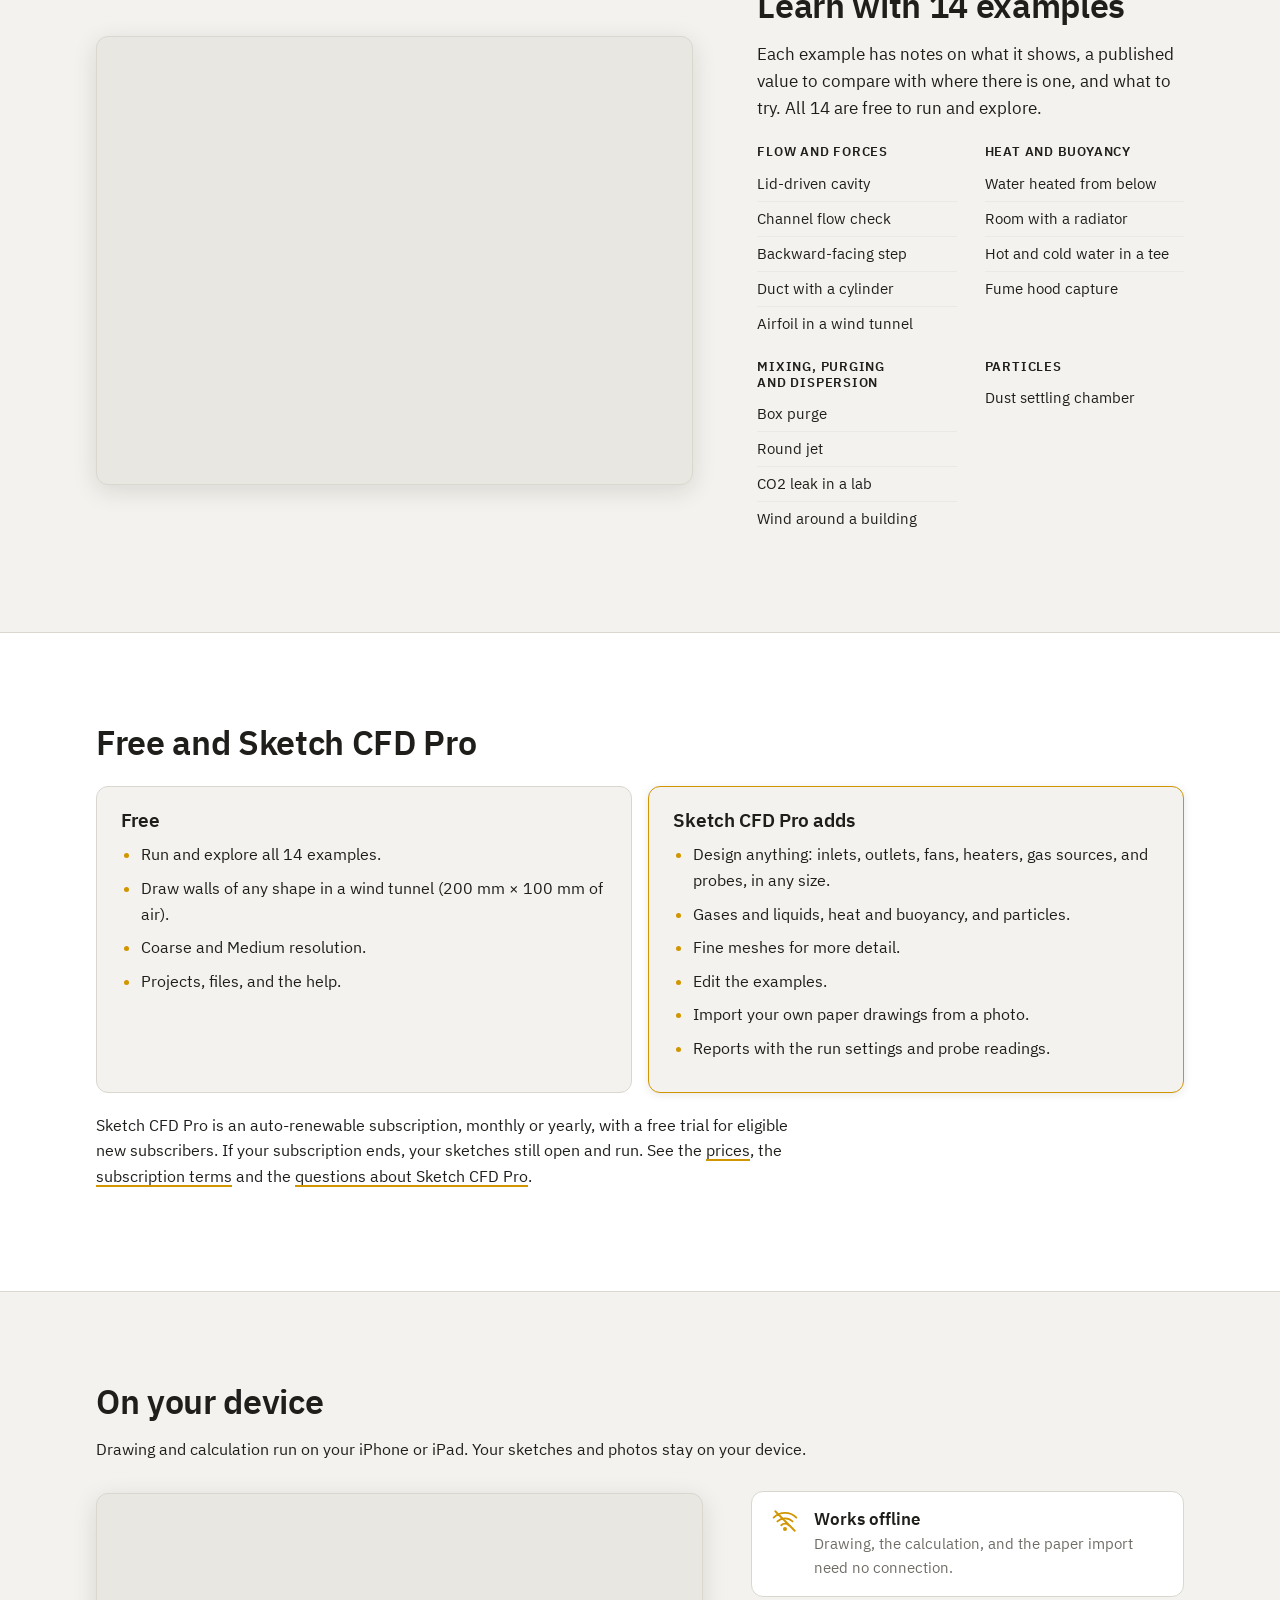
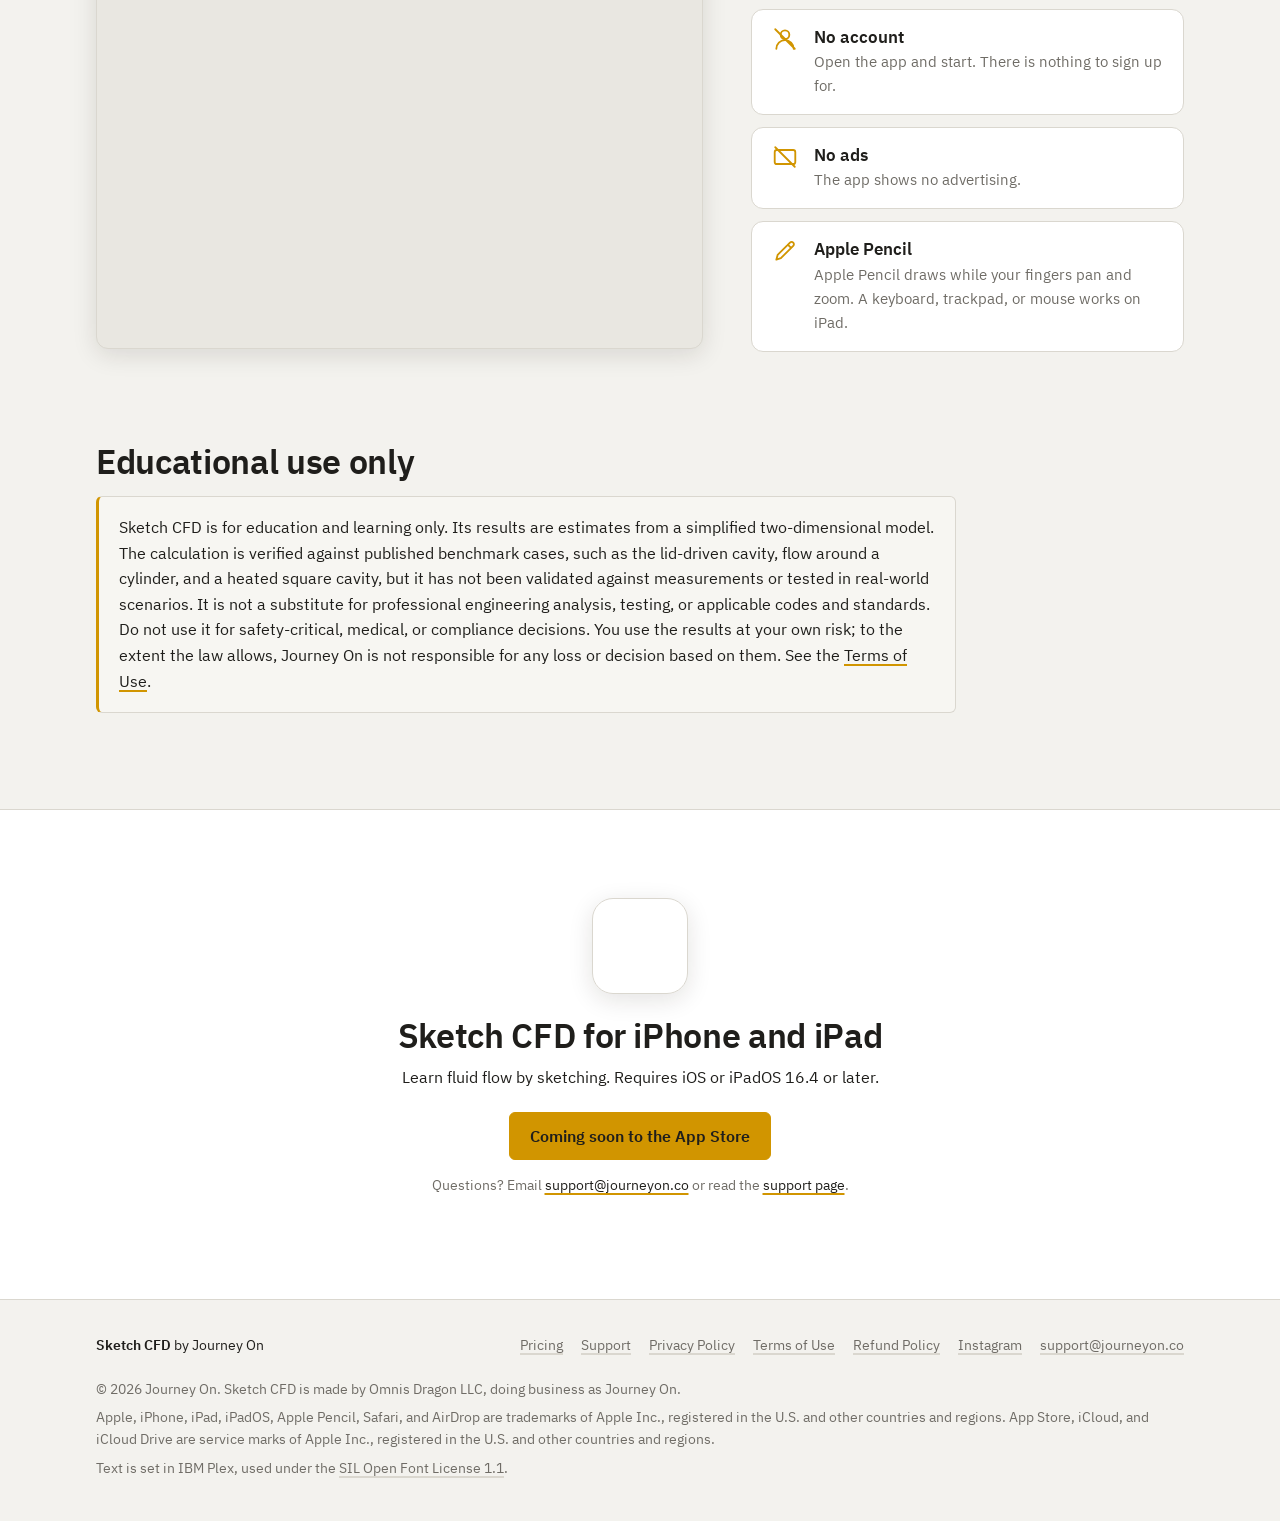
==== commit 3d496acb: "Website: See it in action shows the framed videos" ====
--- a/index.html
+++ b/index.html
@@ -95,12 +95,12 @@
   <section class="section action" id="action" aria-labelledby="action-title">
     <div class="wrap">
       <h2 id="action-title" class="section-title">See it in action</h2>
-      <p class="section-intro">The app previews for iPhone and iPad, without sound. Each one starts when you press play.</p>
+      <p class="section-intro">Short videos of the app on iPhone and iPad, without sound. Each one starts when you press play.</p>
       <div class="previews">
         <figure class="preview phone">
           <div class="preview-frame">
-            <img class="preview-poster" src="media/preview-iphone-poster-320.webp" srcset="media/preview-iphone-poster-320.webp 320w, media/preview-iphone-poster-640.webp 640w, media/preview-iphone-poster-960.webp 960w" sizes="(min-width: 1120px) 276px, (min-width: 600px) calc((100vw - 56px) * .26), 260px" width="320" height="693" loading="lazy" decoding="async" alt="The iPhone preview under the headline “Draw a shape, see the flow”: a row of vortices behind a circle drawn in a wind tunnel, colored by speed, about 40 s after it was drawn, above the draw tray.">
-            <video class="preview-video" width="640" height="1386" poster="assets/video-poster-clear.png" controls preload="none" muted playsinline disablepictureinpicture disableremoteplayback controlslist="nodownload noplaybackrate" aria-label="App preview for iPhone" aria-describedby="preview-scenes">
+            <img class="preview-poster" src="media/preview-iphone-poster-320.webp" srcset="media/preview-iphone-poster-320.webp 320w, media/preview-iphone-poster-640.webp 640w, media/preview-iphone-poster-960.webp 960w" sizes="(min-width: 1120px) 255px, (min-width: 600px) calc((100vw - 56px) * .24), 260px" width="320" height="569" loading="lazy" decoding="async" alt="The iPhone video: the headline “Draw a shape, see the flow” above an iPhone showing a row of vortices behind a circle drawn in a wind tunnel, colored by speed, about 40 s after it was drawn, above the draw tray.">
+            <video class="preview-video" width="608" height="1080" poster="assets/video-poster-clear.png" controls preload="none" muted playsinline disablepictureinpicture disableremoteplayback controlslist="nodownload noplaybackrate" aria-label="Video of the app on iPhone" aria-describedby="preview-scenes">
               <source src="media/preview-iphone.mp4" type="video/mp4">
             </video>
           </div>
@@ -108,8 +108,8 @@
         </figure>
         <figure class="preview tablet">
           <div class="preview-frame">
-            <img class="preview-poster" src="media/preview-ipad-poster-640.webp" srcset="media/preview-ipad-poster-640.webp 640w, media/preview-ipad-poster-1280.webp 1280w" sizes="(min-width: 1120px) 788px, (min-width: 600px) calc((100vw - 56px) * .74), calc(100vw - 32px)" width="640" height="480" loading="lazy" decoding="async" alt="The iPad preview under the headline “Draw a shape, see the flow”: a row of vortices behind a circle drawn in Wind tunnel 1, colored by speed, about 30 s after it was drawn, beside the Setup panel.">
-            <video class="preview-video" width="1280" height="960" poster="assets/video-poster-clear.png" controls preload="none" muted playsinline disablepictureinpicture disableremoteplayback controlslist="nodownload noplaybackrate" aria-label="App preview for iPad" aria-describedby="preview-scenes">
+            <img class="preview-poster" src="media/preview-ipad-poster-640.webp" srcset="media/preview-ipad-poster-640.webp 640w, media/preview-ipad-poster-1280.webp 1280w" sizes="(min-width: 1120px) 810px, (min-width: 600px) calc((100vw - 56px) * .76), calc(100vw - 32px)" width="640" height="360" loading="lazy" decoding="async" alt="The iPad video: the headline “Draw a shape, see the flow” above an iPad showing a row of vortices behind a circle drawn in Wind tunnel 1, colored by speed, about 30 s after it was drawn, beside the Setup panel.">
+            <video class="preview-video" width="1280" height="720" poster="assets/video-poster-clear.png" controls preload="none" muted playsinline disablepictureinpicture disableremoteplayback controlslist="nodownload noplaybackrate" aria-label="Video of the app on iPad" aria-describedby="preview-scenes">
               <source media="(min-width: 600px)" src="media/preview-ipad.mp4" type="video/mp4">
               <source src="media/preview-ipad-small.mp4" type="video/mp4">
             </video>
@@ -118,7 +118,7 @@
         </figure>
       </div>
       <div class="scenes-block">
-        <h3>In the previews</h3>
+        <h3>In the videos</h3>
         <ol class="scenes" id="preview-scenes" role="list">
           <li>A circle is drawn in a wind tunnel, and the flow around it changes at once. Later in the run, shown sped up, a row of vortices forms behind it.</li>
           <li>A photo of a paper sketch is checked on the review screen, then opened and run.</li>
--- a/assets/site.css
+++ b/assets/site.css
@@ -594,8 +594,8 @@
   box-shadow: var(--shadow);
 }
 
-/* See it in action: the two app previews, side by side from 600 px with the same height (the columns are in the
-   ratio of the videos' widths at equal height: 640 / 1386 to 4 / 3), stacked on phones. Each video has the browser's
+/* See it in action: the two framed videos, side by side from 600 px with the same height (the columns are in the
+   ratio of the videos' widths at equal height: 9 / 16 to 16 / 9), stacked on phones. Each video has the browser's
    own controls and loads nothing until play is pressed. Its poster attribute is a transparent 1 x 1 image, so the
    lazy, responsive still image under it shows through (without a poster, Chrome paints a gray box). The frame has a
    band under the picture for the browser's controls, so they do not cover the picture; the band is the app's dark
@@ -1204,7 +1204,7 @@
   }
 
   .previews {
-    grid-template-columns: minmax(0, 346fr) minmax(0, 1000fr);
+    grid-template-columns: minmax(0, 316fr) minmax(0, 1000fr);
     align-items: start;
     gap: 24px;
   }
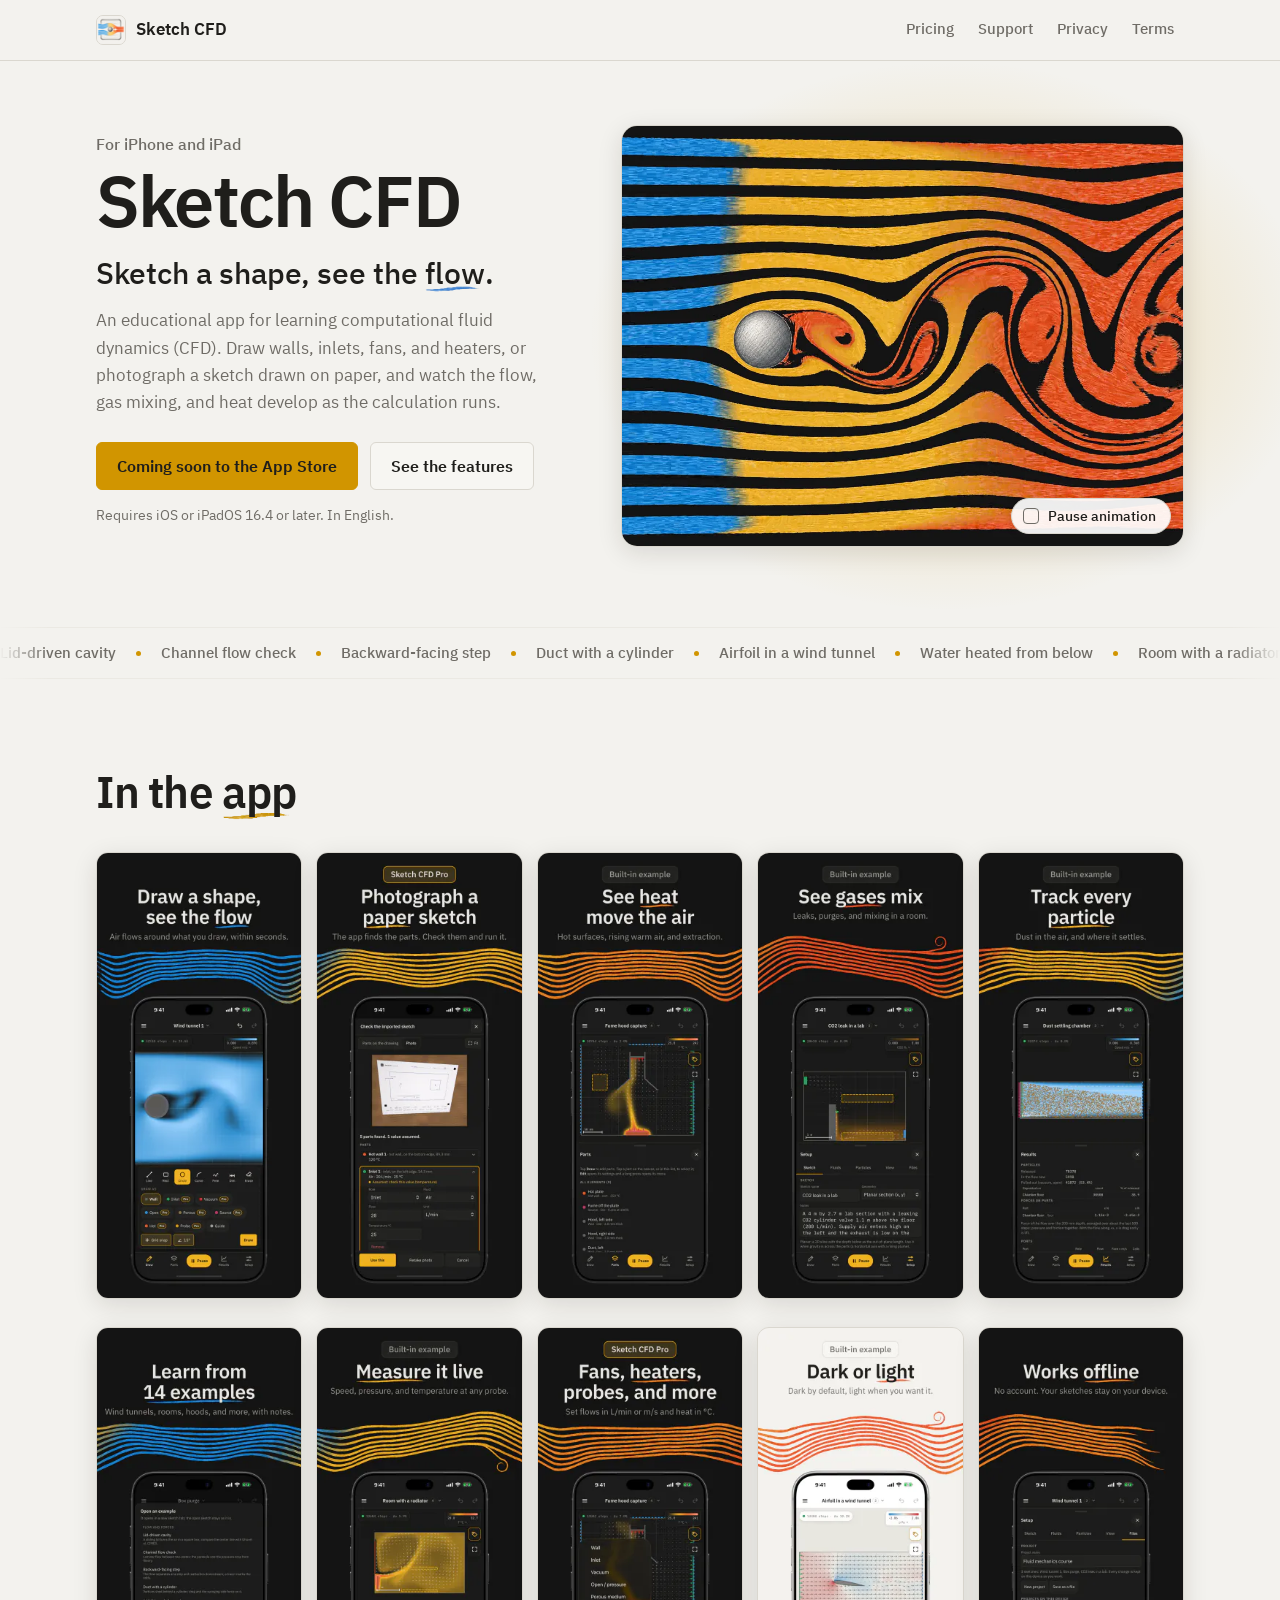
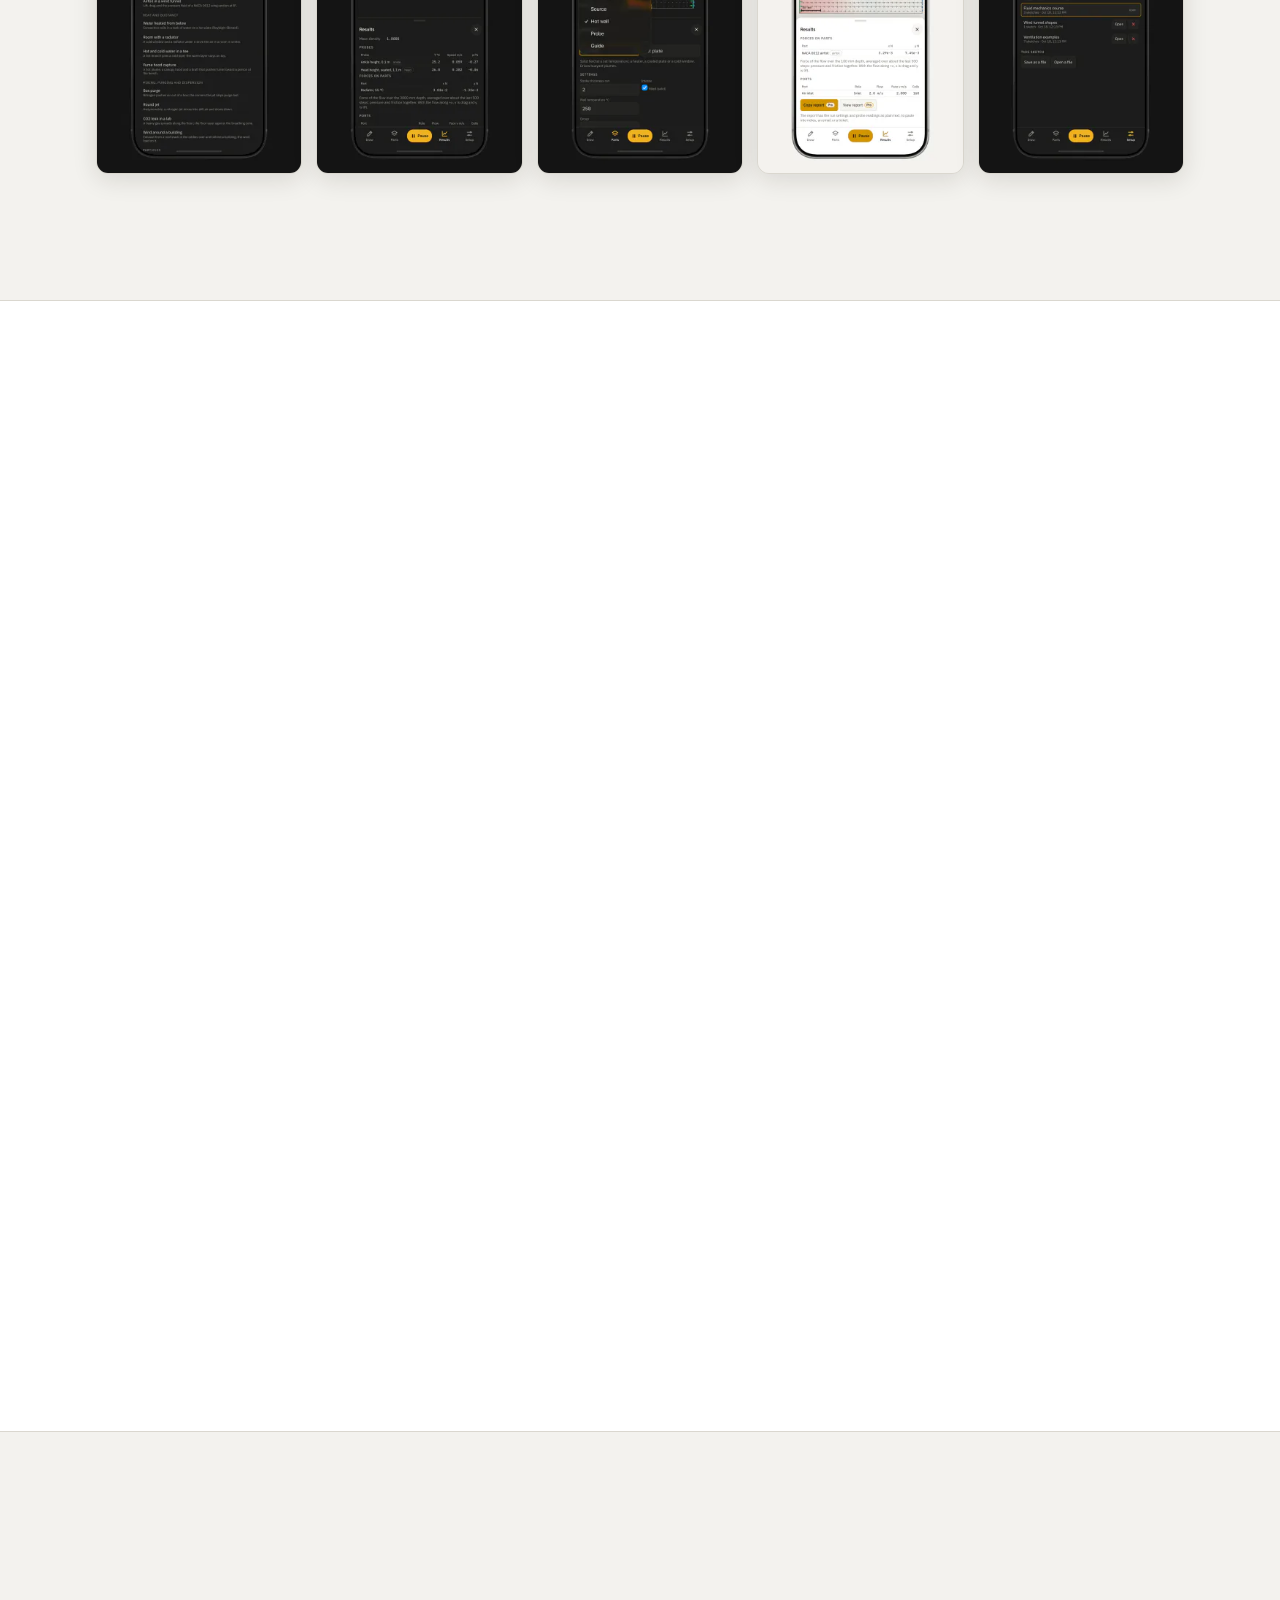
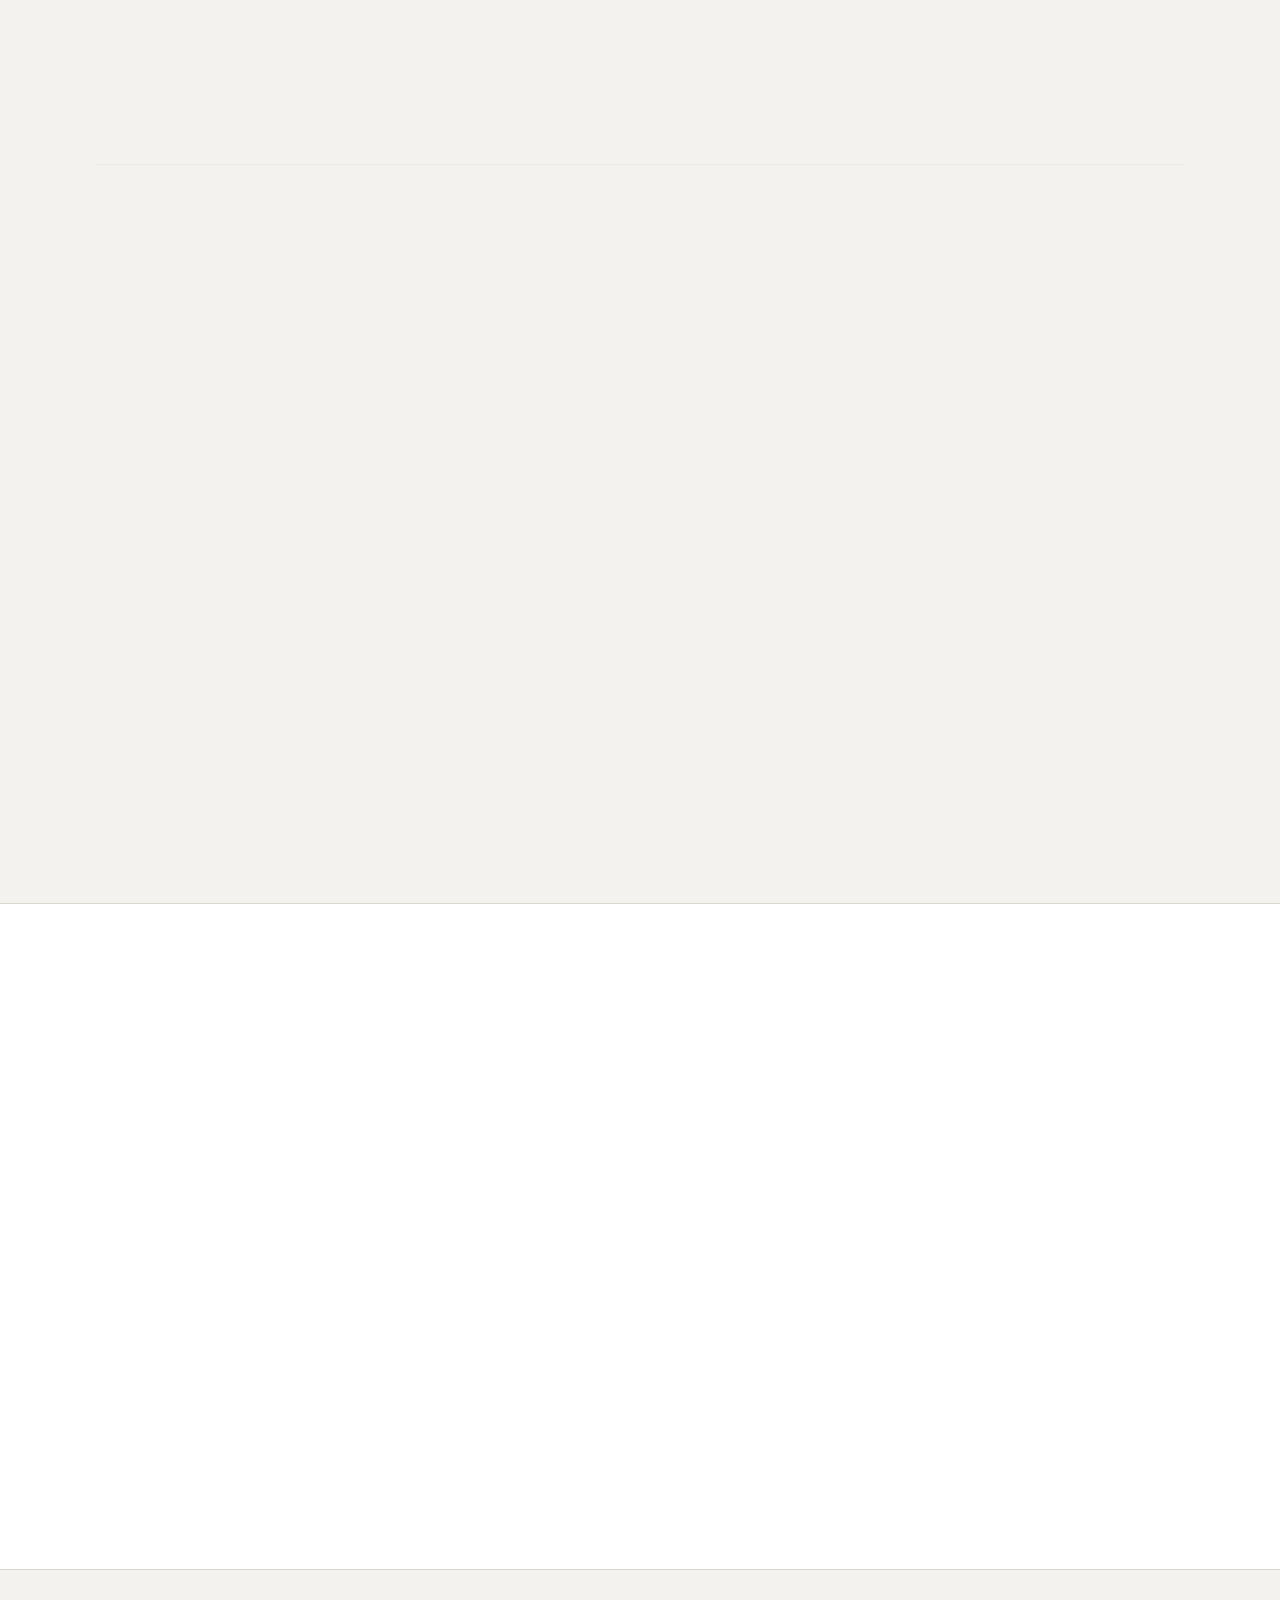
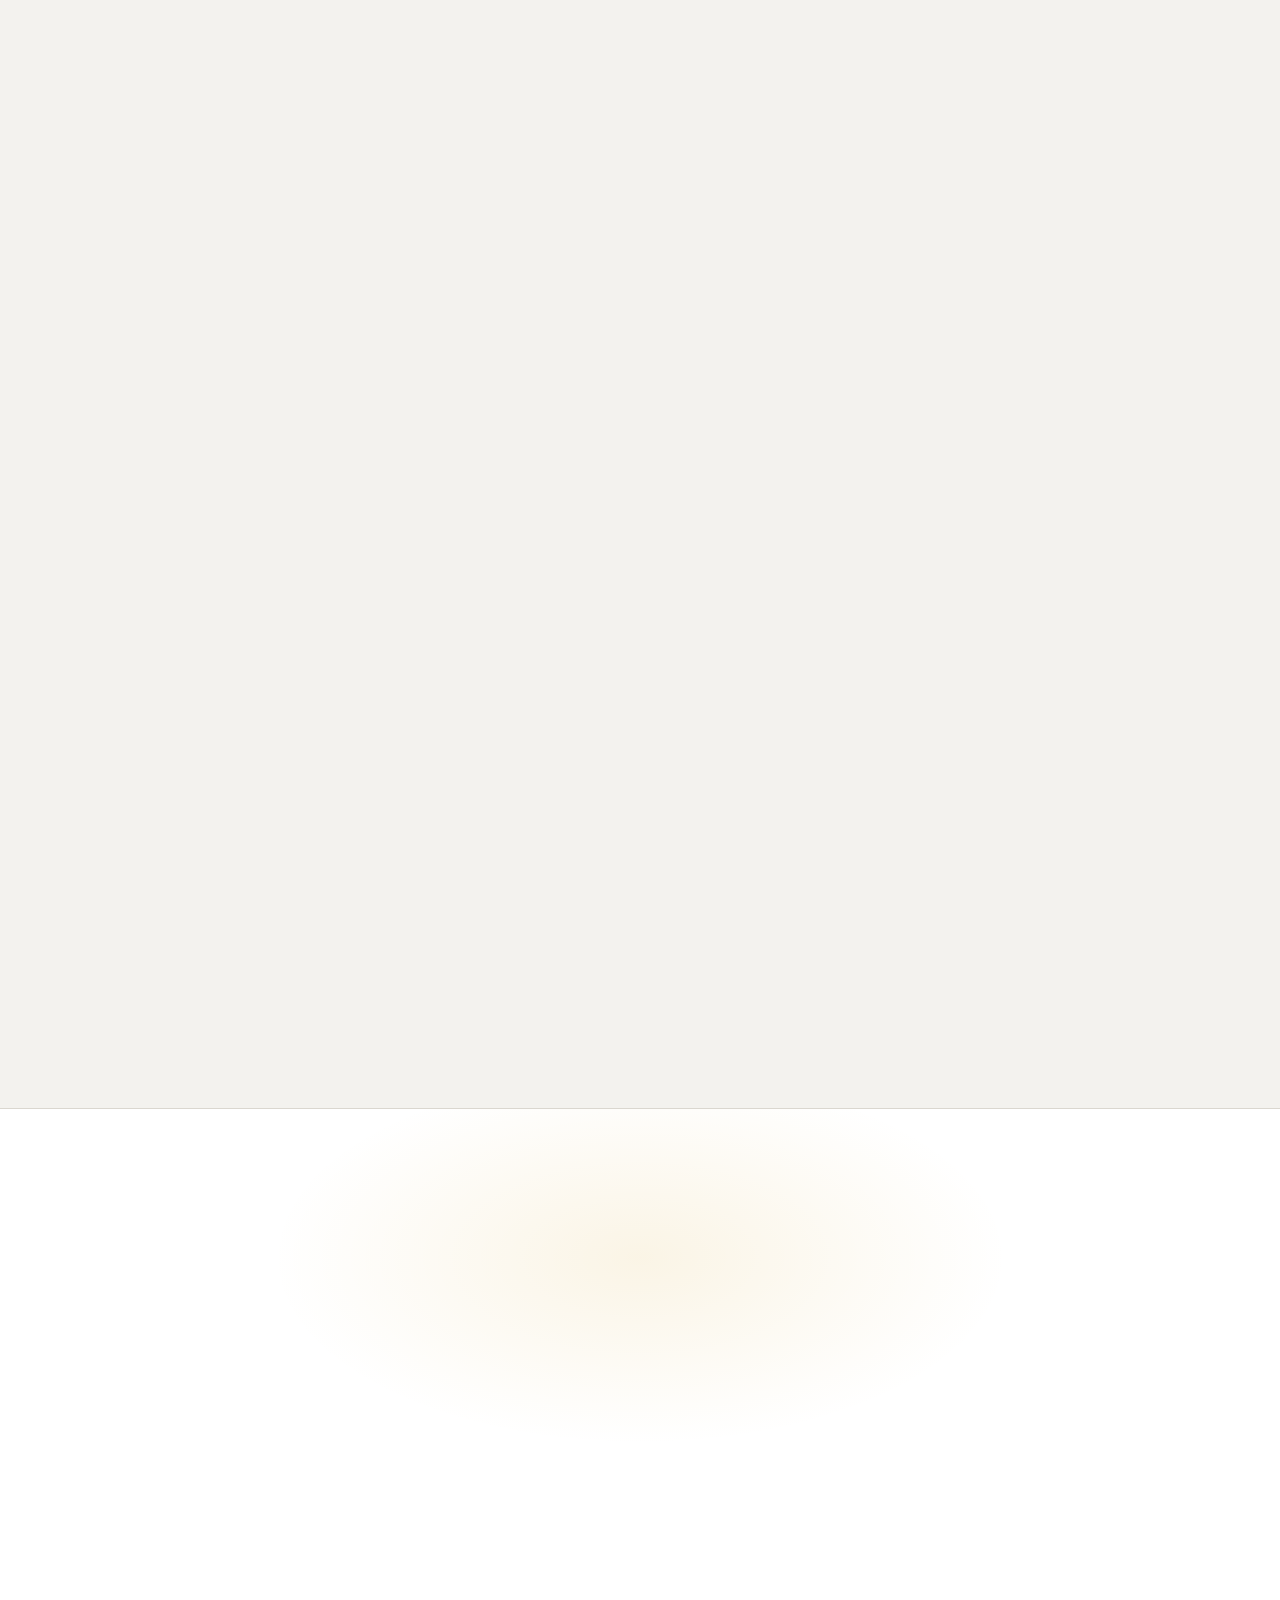
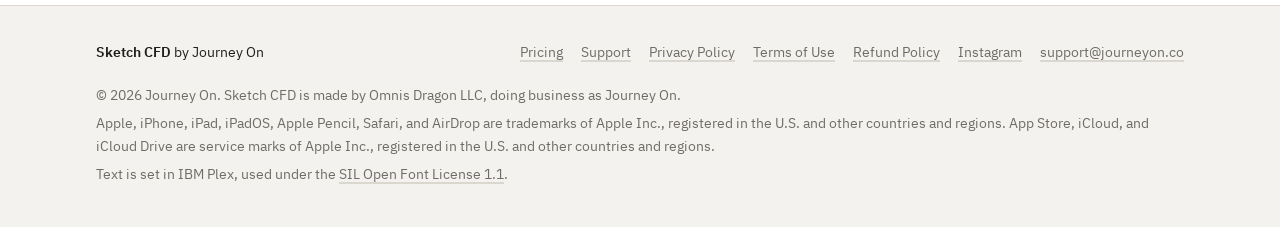
==== commit 1a1ae3ed: "Website: pencil underlines, reveal on scroll, the iPhone video plays in view, lit cards and bands, a" ====
--- a/index.html
+++ b/index.html
@@ -3,7 +3,7 @@
 <head>
 <meta charset="utf-8">
 <meta name="viewport" content="width=device-width, initial-scale=1">
-<meta http-equiv="Content-Security-Policy" content="default-src 'none'; style-src 'self'; font-src 'self'; img-src 'self'; media-src 'self'; base-uri 'none'; form-action 'none'">
+<meta http-equiv="Content-Security-Policy" content="default-src 'none'; script-src 'self'; style-src 'self'; font-src 'self'; img-src 'self'; media-src 'self'; base-uri 'none'; form-action 'none'">
 <meta name="color-scheme" content="dark light">
 <meta name="theme-color" content="#141413" media="(prefers-color-scheme: dark)">
 <meta name="theme-color" content="#f3f2ee" media="(prefers-color-scheme: light)">
@@ -22,6 +22,7 @@
 <link rel="icon" type="image/png" sizes="32x32" href="assets/favicon-32.png">
 <link rel="apple-touch-icon" href="assets/apple-touch-icon.png">
 <link rel="stylesheet" href="assets/site.css">
+<script src="assets/site.js" defer></script>
 </head>
 <body class="home">
 <a class="skip" href="#main">Skip to content</a>
@@ -47,7 +48,7 @@
       <div class="hero-text">
         <p class="eyebrow">For iPhone and iPad</p>
         <h1 id="hero-title">Sketch CFD</h1>
-        <p class="hero-line">Sketch a shape, see the flow.</p>
+        <p class="hero-line">Sketch a shape, see the <span class="pencil blue">flow</span>.</p>
         <p class="hero-sub">An educational app for learning computational fluid dynamics (CFD). Draw walls, inlets, fans, and heaters, or photograph a sketch drawn on paper, and watch the flow, gas mixing, and heat develop as the calculation runs.</p>
         <div class="actions">
           <a class="btn primary" href="https://apps.apple.com/us/developer/journey-on/id1807155063">Coming soon to the App Store</a>
@@ -72,12 +73,19 @@
     </div>
   </section>
 
+  <div class="example-band" aria-hidden="true">
+    <div class="band-track">
+      <ul class="band-list"><li>Lid-driven cavity</li><li>Channel flow check</li><li>Backward-facing step</li><li>Duct with a cylinder</li><li>Airfoil in a wind tunnel</li><li>Water heated from below</li><li>Room with a radiator</li><li>Hot and cold water in a tee</li><li>Fume hood capture</li><li>Box purge</li><li>Round jet</li><li>CO2 leak in a lab</li><li>Wind around a building</li><li>Dust settling chamber</li></ul>
+      <ul class="band-list"><li>Lid-driven cavity</li><li>Channel flow check</li><li>Backward-facing step</li><li>Duct with a cylinder</li><li>Airfoil in a wind tunnel</li><li>Water heated from below</li><li>Room with a radiator</li><li>Hot and cold water in a tee</li><li>Fume hood capture</li><li>Box purge</li><li>Round jet</li><li>CO2 leak in a lab</li><li>Wind around a building</li><li>Dust settling chamber</li></ul>
+    </div>
+  </div>
+
   <section class="section shots" id="app" aria-labelledby="shots-title">
     <div class="wrap">
-      <h2 id="shots-title" class="section-title">In the app</h2>
+      <h2 id="shots-title" class="section-title reveal">In the <span class="pencil short">app</span></h2>
     </div>
     <div class="shot-strip" role="region" aria-label="Screenshots" tabindex="0">
-      <ul class="shot-list">
+      <ul class="shot-list reveal-group">
         <li><img src="media/iphone-01-tunnel-280.webp" srcset="media/iphone-01-tunnel-280.webp 280w, media/iphone-01-tunnel-560.webp 560w, media/iphone-01-tunnel-840.webp 840w" sizes="(min-width: 1000px) 200px, (min-width: 720px) calc((100vw - 64px) / 3.4), (min-width: 480px) calc((100vw - 48px) / 2.4), min(calc((100vw - 32px) / 1.55), 260px)" width="280" height="609" loading="lazy" decoding="async" alt="Draw a shape, see the flow. Air flows around what you draw, within seconds."></li>
         <li><img src="media/iphone-02-paper-280.webp" srcset="media/iphone-02-paper-280.webp 280w, media/iphone-02-paper-560.webp 560w, media/iphone-02-paper-840.webp 840w" sizes="(min-width: 1000px) 200px, (min-width: 720px) calc((100vw - 64px) / 3.4), (min-width: 480px) calc((100vw - 48px) / 2.4), min(calc((100vw - 32px) / 1.55), 260px)" width="280" height="609" loading="lazy" decoding="async" alt="Photograph a paper sketch. The app finds the parts. Check them and run it. Sketch CFD Pro."></li>
         <li><img src="media/iphone-03-heat-280.webp" srcset="media/iphone-03-heat-280.webp 280w, media/iphone-03-heat-560.webp 560w, media/iphone-03-heat-840.webp 840w" sizes="(min-width: 1000px) 200px, (min-width: 720px) calc((100vw - 64px) / 3.4), (min-width: 480px) calc((100vw - 48px) / 2.4), min(calc((100vw - 32px) / 1.55), 260px)" width="280" height="609" loading="lazy" decoding="async" alt="See heat move the air. Hot surfaces, rising warm air, and extraction. Built-in example."></li>
@@ -92,18 +100,19 @@
     </div>
   </section>
 
-  <section class="section action" id="action" aria-labelledby="action-title">
-    <div class="wrap">
-      <h2 id="action-title" class="section-title">See it in action</h2>
-      <p class="section-intro">Short videos of the app on iPhone and iPad, without sound. Each one starts when you press play.</p>
-      <div class="previews">
+  <section class="section action band" id="action" aria-labelledby="action-title">
+    <div class="wrap">
+      <h2 id="action-title" class="section-title reveal">See it in <span class="pencil mid">action</span></h2>
+      <p class="section-intro reveal">Short videos of the app on iPhone and iPad, without sound, each with controls to play and pause it.</p>
+      <div class="previews reveal-group">
         <figure class="preview phone">
           <div class="preview-frame">
             <img class="preview-poster" src="media/preview-iphone-poster-320.webp" srcset="media/preview-iphone-poster-320.webp 320w, media/preview-iphone-poster-640.webp 640w, media/preview-iphone-poster-960.webp 960w" sizes="(min-width: 1120px) 255px, (min-width: 600px) calc((100vw - 56px) * .24), 260px" width="320" height="569" loading="lazy" decoding="async" alt="The iPhone video: the headline “Draw a shape, see the flow” above an iPhone showing a row of vortices behind a circle drawn in a wind tunnel, colored by speed, about 40 s after it was drawn, above the draw tray.">
-            <video class="preview-video" width="608" height="1080" poster="assets/video-poster-clear.png" controls preload="none" muted playsinline disablepictureinpicture disableremoteplayback controlslist="nodownload noplaybackrate" aria-label="Video of the app on iPhone" aria-describedby="preview-scenes">
+            <video class="preview-video" id="video-iphone" data-autoplay="inview" data-start="6.2" width="608" height="1080" poster="assets/video-poster-clear.png" controls preload="none" muted playsinline disablepictureinpicture disableremoteplayback controlslist="nodownload noplaybackrate" aria-label="Video of the app on iPhone" aria-describedby="preview-scenes">
               <source src="media/preview-iphone.mp4" type="video/mp4">
             </video>
           </div>
+          <button class="preview-toggle" type="button" aria-controls="video-iphone" hidden>Pause video</button>
           <figcaption>iPhone</figcaption>
         </figure>
         <figure class="preview tablet">
@@ -117,7 +126,7 @@
           <figcaption>iPad</figcaption>
         </figure>
       </div>
-      <div class="scenes-block">
+      <div class="scenes-block reveal">
         <h3>In the videos</h3>
         <ol class="scenes" id="preview-scenes" role="list">
           <li>A circle is drawn in a wind tunnel, and the flow around it changes at once. Later in the run, shown sped up, a row of vortices forms behind it.</li>
@@ -132,12 +141,12 @@
 
   <section class="feature" id="draw" aria-labelledby="draw-title">
     <div class="wrap feature-grid">
-      <div class="feature-text">
-        <h2 id="draw-title">Draw it</h2>
+      <div class="feature-text reveal">
+        <h2 id="draw-title"><span class="pencil short">Draw</span> it</h2>
         <p>Draw lines, rectangles, circles, curves, freehand strokes, and dimensions in mm, with snapping, undo, and redo.</p>
         <p>Give each part a role: wall, inlet, fan, open edge, gas source, hot or cold wall, or probe.</p>
       </div>
-      <figure class="feature-shot">
+      <figure class="feature-shot reveal">
         <img src="media/ipad-01-tunnel-640.webp" srcset="media/ipad-01-tunnel-640.webp 640w, media/ipad-01-tunnel-1280.webp 1280w" sizes="(min-width: 960px) 600px, calc(100vw - 32px)" width="640" height="480" loading="lazy" decoding="async" alt="Draw a shape, see the flow. Air flows around what you draw, within seconds. On iPad, air in Wind tunnel 1 flows past a drawn circle and sheds vortices behind it, colored by speed, beside the Setup panel with the tunnel’s notes and size.">
       </figure>
     </div>
@@ -145,8 +154,8 @@
 
   <section class="feature flip" id="paper" aria-labelledby="paper-title">
     <div class="wrap feature-grid">
-      <div class="feature-text">
-        <h2 id="paper-title">Photograph a sketch drawn on paper</h2>
+      <div class="feature-text reveal">
+        <h2 id="paper-title">Photograph a sketch drawn on <span class="pencil mid">paper</span></h2>
         <ol class="steps" role="list">
           <li>Draw on plain white paper with the 18 symbols shown in the app.</li>
           <li>Photograph the sheet. The app reads the lines and symbols and builds a sketch over the drawing.</li>
@@ -155,7 +164,7 @@
         </ol>
         <p>The photo is read on your device and is not uploaded. The sample drawing is free; importing your own photos is part of Sketch CFD Pro.</p>
       </div>
-      <figure class="feature-shot">
+      <figure class="feature-shot reveal">
         <img src="media/ipad-02-paper-640.webp" srcset="media/ipad-02-paper-640.webp 640w, media/ipad-02-paper-1280.webp 1280w" sizes="(min-width: 960px) 600px, calc(100vw - 32px)" width="640" height="480" loading="lazy" decoding="async" alt="Photograph a paper sketch. The app finds the parts. Check them and run it. Sketch CFD Pro. On iPad, the review screen shows the photo of a drawing sheet and the 5 parts found; the inlet is open, with its flow of 20 L/min and an assumed temperature of 25 °C to check.">
       </figure>
     </div>
@@ -163,8 +172,8 @@
 
   <section class="feature" id="simulate" aria-labelledby="simulate-title">
     <div class="wrap feature-grid">
-      <div class="feature-text">
-        <h2 id="simulate-title">Simulate it</h2>
+      <div class="feature-text reveal">
+        <h2 id="simulate-title"><span class="pencil long">Simulate</span> it</h2>
         <p>The flow runs live and follows every change you make.</p>
         <ul class="fields" aria-label="Fields you can show">
           <li>Speed <span class="u">m/s</span></li>
@@ -179,7 +188,7 @@
           <li>Help explains the lattice Boltzmann model and what it leaves out.</li>
         </ul>
       </div>
-      <figure class="feature-shot">
+      <figure class="feature-shot reveal">
         <img src="media/ipad-03-heat-640.webp" srcset="media/ipad-03-heat-640.webp 640w, media/ipad-03-heat-1280.webp 1280w" sizes="(min-width: 960px) 600px, calc(100vw - 32px)" width="640" height="480" loading="lazy" decoding="async" alt="See heat move the air. Hot surfaces, rising warm air, and extraction. Built-in example. On iPad, the Fume hood capture example colored by temperature, with flow arrows: warm air rises from a hot plate into a canopy hood, next to the list of the sketch’s parts.">
       </figure>
     </div>
@@ -187,8 +196,8 @@
 
   <section class="feature flip" id="examples" aria-labelledby="examples-title">
     <div class="wrap feature-grid">
-      <div class="feature-text">
-        <h2 id="examples-title">Learn with 14 examples</h2>
+      <div class="feature-text reveal">
+        <h2 id="examples-title">Learn with <span class="pencil long">14 examples</span></h2>
         <p>Each example has notes on what it shows, a published value to compare with where there is one, and what to try. All 14 are free to run and explore.</p>
         <div class="groups">
           <div>
@@ -227,16 +236,16 @@
           </div>
         </div>
       </div>
-      <figure class="feature-shot">
+      <figure class="feature-shot reveal">
         <img src="media/ipad-06-examples-640.webp" srcset="media/ipad-06-examples-640.webp 640w, media/ipad-06-examples-1280.webp 1280w" sizes="(min-width: 960px) 600px, calc(100vw - 32px)" width="640" height="480" loading="lazy" decoding="async" alt="Learn from 14 examples. Wind tunnels, rooms, hoods, and more, with notes. On iPad, the Open an example list shows the examples in groups, starting with Flow and forces and Heat and buoyancy, each with a one-line description.">
       </figure>
     </div>
   </section>
 
-  <section class="section band" id="plans" aria-labelledby="plans-title">
-    <div class="wrap">
-      <h2 id="plans-title" class="section-title">Free and Sketch CFD Pro</h2>
-      <div class="plans">
+  <section class="section band lit" id="plans" aria-labelledby="plans-title">
+    <div class="wrap">
+      <h2 id="plans-title" class="section-title reveal">Free and Sketch CFD <span class="pencil short">Pro</span></h2>
+      <div class="plans reveal-group">
         <div class="plan">
           <h3>Free</h3>
           <ul class="ticks">
@@ -258,19 +267,19 @@
           </ul>
         </div>
       </div>
-      <p class="section-intro">Sketch CFD Pro is an auto-renewable subscription, monthly or yearly, with a free trial for eligible new subscribers. If your subscription ends, your sketches still open and run. See the <a href="pricing/">prices</a>, the <a href="terms/#pro">subscription terms</a> and the <a href="support/#cost">questions about Sketch CFD Pro</a>.</p>
+      <p class="section-intro reveal">Sketch CFD Pro is an auto-renewable subscription, monthly or yearly, with a free trial for eligible new subscribers. If your subscription ends, your sketches still open and run. See the <a href="pricing/">prices</a>, the <a href="terms/#pro">subscription terms</a> and the <a href="support/#cost">questions about Sketch CFD Pro</a>.</p>
     </div>
   </section>
 
   <section class="section" id="device" aria-labelledby="device-title">
     <div class="wrap">
-      <h2 id="device-title" class="section-title">On your device</h2>
-      <p class="section-intro">Drawing and calculation run on your iPhone or iPad. Your sketches and photos stay on your device.</p>
+      <h2 id="device-title" class="section-title reveal">On your <span class="pencil mid">device</span></h2>
+      <p class="section-intro reveal">Drawing and calculation run on your iPhone or iPad. Your sketches and photos stay on your device.</p>
       <div class="device-grid">
-        <figure class="device-shot">
+        <figure class="device-shot reveal">
           <img src="media/ipad-10-offline-640.webp" srcset="media/ipad-10-offline-640.webp 640w, media/ipad-10-offline-1280.webp 1280w" sizes="(min-width: 960px) 600px, calc(100vw - 32px)" width="640" height="480" loading="lazy" decoding="async" alt="Works offline. No account. Your sketches stay on your device. On iPad, the Files tab is open beside the flow past a circle in Wind tunnel 1: the project Fluid mechanics course and the three projects saved on the device.">
         </figure>
-        <ul class="tiles">
+        <ul class="tiles reveal-group">
           <li class="tile">
             <svg viewBox="0 0 24 24" aria-hidden="true" focusable="false"><path d="M1.5 8.8a15 15 0 0 1 21 0M5 12.4a10 10 0 0 1 14 0M8.5 15.9a5 5 0 0 1 7 0M3 3l18 18"/><circle cx="12" cy="19.4" r="1"/></svg>
             <h3>Works offline</h3>
@@ -298,15 +307,15 @@
 
   <section class="section" id="education" aria-labelledby="education-title">
     <div class="wrap">
-      <h2 id="education-title" class="section-title">Educational use only</h2>
-      <div class="note">
+      <h2 id="education-title" class="section-title reveal">Educational use only</h2>
+      <div class="note reveal">
         <p>Sketch CFD is for education and learning only. Its results are estimates from a simplified two-dimensional model. The calculation is verified against published benchmark cases, such as the lid-driven cavity, flow around a cylinder, and a heated square cavity, but it has not been validated against measurements or tested in real-world scenarios. It is not a substitute for professional engineering analysis, testing, or applicable codes and standards. Do not use it for safety-critical, medical, or compliance decisions. You use the results at your own risk; to the extent the law allows, Journey On is not responsible for any loss or decision based on them. See the <a href="terms/#educational-use">Terms of Use</a>.</p>
       </div>
     </div>
   </section>
 
-  <section class="cta band" id="get" aria-labelledby="get-title">
-    <div class="wrap">
+  <section class="cta band lit" id="get" aria-labelledby="get-title">
+    <div class="wrap reveal">
       <img class="app-icon" src="assets/sketch-cfd-400.webp" width="400" height="400" loading="lazy" decoding="async" alt="">
       <h2 id="get-title">Sketch CFD for iPhone and iPad</h2>
       <p>Learn fluid flow by sketching. Requires iOS or iPadOS 16.4 or later.</p>
--- a/assets/site.css
+++ b/assets/site.css
@@ -55,6 +55,18 @@
   --font: 'IBM Plex Sans', system-ui, -apple-system, 'Segoe UI', sans-serif;
   --mono: 'IBM Plex Mono', ui-monospace, SFMono-Regular, Menlo, monospace;
   --radius: 6px;
+  /* Motion: the app's ease-out cubic, 1 - (1 - k)^3, and its 240 ms */
+  --ease-out: cubic-bezier(.33, 1, .68, 1);
+  --t-fast: .15s;
+  --t: .24s;
+  --t-reveal: .48s;
+  /* Light on surfaces: the glow behind the hero animation and the app icon, the wash at the top of a band, and the
+     light at the top of the cards */
+  --glow: color-mix(in srgb, var(--accent) 17%, transparent);
+  --glow-band: color-mix(in srgb, var(--accent) 7%, transparent);
+  --tint-card: color-mix(in srgb, var(--fg) 5%, transparent);
+  --tint-pro: color-mix(in srgb, var(--accent) 15%, transparent);
+  --tint-tile: color-mix(in srgb, var(--accent) 9%, transparent);
   color-scheme: dark;
 }
 
@@ -74,6 +86,11 @@
     --shadow: 0 6px 24px rgba(30, 28, 20, .12);
     --shadow-sm: 0 2px 8px rgba(30, 28, 20, .10);
     --label: var(--fg);
+    --glow: color-mix(in srgb, var(--accent) 10%, transparent);
+    --glow-band: transparent;
+    --tint-card: transparent;
+    --tint-pro: color-mix(in srgb, var(--accent) 11%, transparent);
+    --tint-tile: color-mix(in srgb, var(--accent) 8%, transparent);
     color-scheme: light;
   }
 }
@@ -155,6 +172,7 @@
   text-decoration-color: var(--accent);
   text-decoration-thickness: 2px;
   text-underline-offset: 3px;
+  transition: color var(--t-fast) ease, text-decoration-color var(--t-fast) ease;
 }
 
 a:hover {
@@ -464,6 +482,7 @@
   height: 16px;
   border: 1.5px solid var(--muted);
   border-radius: 4px;
+  transition: background-color var(--t-fast) ease, border-color var(--t-fast) ease;
 }
 
 .still-label::after {
@@ -523,21 +542,159 @@
   border: 0;
 }
 
+/* Home page: the names of the 14 built-in examples in a row under the hero. It repeats the list in "Learn with 14
+   examples", so it is hidden from screen readers. Where scroll timelines exist and motion is allowed, it moves to the
+   right while the page scrolls, downstream like the flow in the hero, and stops when the page stops; otherwise it is
+   still, with a faded right edge. overflow: clip (not hidden) keeps the band from becoming a scroll container, so its
+   view() timeline follows the page. */
+.example-band {
+  margin-top: 40px;
+  border-top: 1px solid var(--line2);
+  border-bottom: 1px solid var(--line2);
+  overflow: hidden;
+  overflow: clip;
+  -webkit-mask-image: linear-gradient(90deg, var(--fg) calc(100% - 64px), transparent);
+  mask-image: linear-gradient(90deg, var(--fg) calc(100% - 64px), transparent);
+}
+
+.band-track {
+  display: flex;
+  width: max-content;
+  padding-left: max(16px, calc((100vw - 1088px) / 2));
+}
+
+.band-list {
+  display: flex;
+  list-style: none;
+  margin: 0;
+  padding: 0;
+}
+
+.band-list li {
+  display: flex;
+  align-items: center;
+  margin: 0;
+  padding: 13px 0;
+  white-space: nowrap;
+  color: var(--muted);
+  font-size: 15px;
+  font-weight: 500;
+}
+
+.band-list li::after {
+  content: '';
+  width: 5px;
+  height: 5px;
+  margin: 0 20px;
+  border-radius: 50%;
+  background: var(--accent);
+}
+
+@keyframes band-drift {
+  from {
+    translate: -720px 0;
+  }
+
+  to {
+    translate: 0 0;
+  }
+}
+
+@media (prefers-reduced-motion: no-preference) {
+  @supports (animation-timeline: view()) {
+    .example-band {
+      -webkit-mask-image: linear-gradient(90deg, transparent, var(--fg) 48px, var(--fg) calc(100% - 48px), transparent);
+      mask-image: linear-gradient(90deg, transparent, var(--fg) 48px, var(--fg) calc(100% - 48px), transparent);
+    }
+
+    .band-track {
+      padding-left: 0;
+      animation: band-drift linear both;
+      animation-timeline: view();
+      animation-range: cover;
+    }
+  }
+}
+
 /* Home page: sections */
 .section {
   padding: 64px 0 0;
 }
 
 .section-title,
-.feature-text h2,
 .cta h2 {
+  font-size: clamp(30px, 2.2vw + 20px, 44px);
+  letter-spacing: -.02em;
+  line-height: 1.12;
+  margin-bottom: 18px;
+}
+
+.feature-text h2 {
   font-size: 30px;
-  letter-spacing: -.01em;
-  margin-bottom: 14px;
+  letter-spacing: -.02em;
+  line-height: 1.12;
+  margin-bottom: 18px;
 }
 
 .section-intro {
   max-width: 720px;
+}
+
+/* The colored-pencil underline of the App Store headlines, under one key word of a heading: amber, and blue under
+   "flow" in the hero, as in the first App Store image. It is a background image, so the text and its contrast do not
+   change; links keep their straight underline. Where motion is allowed it is drawn in from the left once its heading
+   has appeared (see Motion). */
+.pencil {
+  position: relative;
+  z-index: 0;
+  white-space: nowrap;
+}
+
+/* behind the letters of its word, as in the App Store headlines, so the descenders stay whole */
+.pencil::after {
+  content: '';
+  position: absolute;
+  z-index: -1;
+  left: -.12em;
+  right: -.14em;
+  bottom: -.1em;
+  height: .41em;
+  background: center / 100% 100% no-repeat;
+  pointer-events: none;
+}
+
+.pencil.short::after {
+  background-image: url('pencil-amber-short-dark.webp');
+}
+
+.pencil.mid::after {
+  background-image: url('pencil-amber-mid-dark.webp');
+}
+
+.pencil.long::after {
+  background-image: url('pencil-amber-long-dark.webp');
+}
+
+.pencil.blue::after {
+  background-image: url('pencil-blue-short-dark.webp');
+}
+
+@media (prefers-color-scheme: light) {
+  .pencil.short::after {
+    background-image: url('pencil-amber-short-light.webp');
+  }
+
+  .pencil.mid::after {
+    background-image: url('pencil-amber-mid-light.webp');
+  }
+
+  .pencil.long::after {
+    background-image: url('pencil-amber-long-light.webp');
+  }
+
+  .pencil.blue::after {
+    background-image: url('pencil-blue-short-light.webp');
+  }
 }
 
 /* Screenshots: the ten App Store images, a strip that scrolls sideways below 1000 px and two rows of five above. The
@@ -596,9 +753,11 @@
 
 /* See it in action: the two framed videos, side by side from 600 px with the same height (the columns are in the
    ratio of the videos' widths at equal height: 9 / 16 to 16 / 9), stacked on phones. Each video has the browser's
-   own controls and loads nothing until play is pressed. Its poster attribute is a transparent 1 x 1 image, so the
-   lazy, responsive still image under it shows through (without a poster, Chrome paints a gray box). The frame has a
-   band under the picture for the browser's controls, so they do not cover the picture; the band is the app's dark
+   own controls. The iPhone video plays muted, in a loop, while it is on screen (the script; it loads nothing before
+   the page has loaded and the video comes near the screen), with a Pause video button beside its caption; the iPad
+   video loads nothing until play is pressed. The poster attribute is a transparent 1 x 1 image, so the lazy,
+   responsive still image under the video shows through (without a poster, Chrome paints a gray box). The frame has a
+   band under the picture for the browser's controls, so they do not cover the picture; the band is the videos' own dark
    canvas in both themes, as the controls are drawn for a dark background. */
 .previews {
   display: grid;
@@ -608,6 +767,10 @@
 }
 
 .preview {
+  display: grid;
+  grid-template-columns: minmax(0, 1fr) auto;
+  align-items: center;
+  column-gap: 12px;
   width: 100%;
 }
 
@@ -616,12 +779,13 @@
 }
 
 .preview-frame {
+  grid-column: 1 / -1;
   position: relative;
   overflow: hidden;
   padding-bottom: 56px;
   border-radius: 16px;
   border: 1px solid var(--line);
-  background: #1a1a19;
+  background: #141413; /* the framed videos' own background (the dark --bg), so the controls band matches the picture */
   box-shadow: var(--shadow);
 }
 
@@ -646,10 +810,57 @@
 }
 
 .preview figcaption {
+  grid-row: 2;
+  grid-column: 1;
   margin-top: 14px;
   color: var(--muted);
   font-size: 15px;
   font-weight: 500;
+}
+
+/* Pause video: a real button under the frame, never over the picture or the device, in the look of the hero's
+   "Pause animation". The script shows it and keeps its text in step with the video (WCAG 2.2.2: the browser hides its
+   own controls a few seconds into playback). It draws a pause sign, or a play triangle while the video is paused. On
+   narrow screens it sits beside the caption; from 600 px, where the iPhone figure is narrow, on its own row under it. */
+.preview-toggle {
+  grid-row: 2;
+  grid-column: 2;
+  display: inline-flex;
+  align-items: center;
+  gap: 9px;
+  min-height: 36px;
+  margin-top: 14px;
+  padding: 6px 14px 6px 12px;
+  border: 1px solid var(--line);
+  border-radius: 20px;
+  background: var(--panel2);
+  color: var(--fg);
+  font: inherit;
+  font-size: 14px;
+  font-weight: 500;
+  cursor: pointer;
+}
+
+.preview-toggle[hidden] {
+  display: none;
+}
+
+.preview-toggle:hover {
+  border-color: var(--muted);
+}
+
+.preview-toggle::before {
+  content: '';
+  flex: none;
+  width: 10px;
+  height: 12px;
+  border-inline: 3px solid currentColor;
+}
+
+.preview-toggle.is-paused::before {
+  border: 0;
+  background: currentColor;
+  clip-path: polygon(0 0, 100% 50%, 0 100%);
 }
 
 .scenes-block {
@@ -703,13 +914,13 @@
   font-weight: 500;
 }
 
-/* Feature rows: text and a screenshot, side by side on wide screens */
+/* Feature rows: text and a screenshot, side by side on wide screens, with a hairline between rows (See it in action is
+   a band, whose edge does that above the first row) */
 .feature {
   padding: 64px 0 0;
 }
 
-.feature + .feature::before,
-.action + .feature::before {
+.feature + .feature::before {
   content: '';
   display: block;
   width: calc(100% - 32px);
@@ -849,8 +1060,11 @@
   border-bottom: 0;
 }
 
-/* Free and Pro */
+/* Bands: See it in action, Free and Pro, and the end of the page, on the panel color between sections on the page
+   color. A lit band has a soft light from above (dark theme only), and the closing band a glow behind the app icon. */
 .band {
+  position: relative;
+  isolation: isolate;
   margin-top: 72px;
   padding: 64px 0;
   background: var(--panel);
@@ -858,6 +1072,20 @@
   border-bottom: 1px solid var(--line);
 }
 
+.band.lit::before {
+  content: '';
+  position: absolute;
+  inset: 0;
+  z-index: -1;
+  pointer-events: none;
+  background: radial-gradient(55% 160px at 50% 0, var(--glow-band), transparent 75%);
+}
+
+.cta.lit::before {
+  background: radial-gradient(40% 260px at 50% 30%, var(--glow), transparent 72%);
+}
+
+/* Free and Pro: cards lit from the top, Pro in amber */
 .plans {
   display: grid;
   gap: 16px;
@@ -865,15 +1093,32 @@
 }
 
 .plan {
+  position: relative;
+  isolation: isolate;
+  overflow: hidden;
   background: var(--bg);
   border: 1px solid var(--line);
   border-radius: 12px;
   padding: 22px 24px;
+}
+
+.plan::before,
+.tile::before {
+  content: '';
+  position: absolute;
+  inset: 0;
+  z-index: -1;
+  pointer-events: none;
+  background: radial-gradient(100% 70% at 50% 0, var(--tint-card), transparent 70%);
 }
 
 .plan.pro {
   border-color: var(--accent);
   box-shadow: var(--shadow-sm);
+}
+
+.plan.pro::before {
+  background: radial-gradient(100% 75% at 50% 0, var(--tint-pro), transparent 72%);
 }
 
 .plan h3 {
@@ -902,7 +1147,11 @@
   margin: 0;
 }
 
+/* Each tile is lit from its icon, at the top left */
 .tile {
+  position: relative;
+  isolation: isolate;
+  overflow: hidden;
   display: grid;
   grid-template-columns: 26px minmax(0, 1fr);
   column-gap: 16px;
@@ -913,6 +1162,10 @@
   background: var(--panel);
   border: 1px solid var(--line);
   border-radius: 12px;
+}
+
+.tile::before {
+  background: radial-gradient(60% 120% at 0 0, var(--tint-tile), transparent 72%);
 }
 
 .tile svg {
@@ -1203,10 +1456,31 @@
     aspect-ratio: 4 / 3;
   }
 
+  /* The two figures share the rows of the grid (frame, caption, Pause video), so the captions sit on one line even
+     where the frames' borders make their heights differ by a few pixels. The iPhone figure is too narrow here for the
+     caption and the button side by side, so the button has the third row, under its caption; without the script the
+     row is empty. */
   .previews {
     grid-template-columns: minmax(0, 316fr) minmax(0, 1000fr);
     align-items: start;
-    gap: 24px;
+    gap: 0 24px;
+  }
+
+  .preview {
+    grid-row: span 3;
+    grid-template-columns: minmax(0, 1fr);
+    grid-template-rows: subgrid;
+  }
+
+  .preview-toggle {
+    grid-row: 3;
+    grid-column: 1;
+    justify-self: start;
+    margin-top: 8px;
+  }
+
+  .preview-frame {
+    align-self: stretch; /* both frames end on the same line; the borders cost the tall frame more height */
   }
 
   .preview.phone {
@@ -1228,10 +1502,8 @@
     font-size: 40px;
   }
 
-  .section-title,
-  .feature-text h2,
-  .cta h2 {
-    font-size: 34px;
+  .feature-text h2 {
+    font-size: clamp(34px, 1vw + 24px, 38px);
   }
 }
 
@@ -1240,21 +1512,52 @@
     padding-top: 48px;
   }
 
+  /* The hero clips the glow below at the window's right edge; the space under the hero is its padding rather than the
+     band's margin, so the glow fits inside it */
   .hero {
-    padding: 64px 0 24px;
-  }
-
+    padding: 64px 0 72px;
+    overflow: hidden;
+    overflow: clip;
+  }
+
+  /* A glow around the launch animation. Its box is the animation's box (the second column, 4 : 3, centered in the
+     row; the padding keeps the content box at that size) grown by the padding, most to the right; the glow is even up
+     to the animation's edge and fades out within the padding, before the text column, the header and the band of
+     examples. */
   .hero-grid {
+    position: relative;
+    isolation: isolate;
     grid-template-columns: minmax(0, 5fr) minmax(0, 6fr);
     gap: 56px;
   }
 
+  .hero-grid::before {
+    content: '';
+    position: absolute;
+    z-index: -1;
+    top: 50%;
+    left: calc((100% - 88px) * 5 / 11 + 72px);
+    right: 16px;
+    box-sizing: content-box;
+    aspect-ratio: 4 / 3;
+    padding: 64px 128px 64px 32px;
+    margin: 0 -128px 0 -32px;
+    translate: 0 -50%;
+    pointer-events: none;
+    background: radial-gradient(closest-side, var(--glow) 66%, transparent);
+  }
+
   .hero h1 {
-    font-size: 64px;
+    font-size: clamp(64px, 2.5vw + 40px, 72px);
+    letter-spacing: -.025em;
   }
 
   .hero-line {
-    font-size: 26px;
+    font-size: clamp(26px, 1.25vw + 14px, 30px);
+  }
+
+  .example-band {
+    margin-top: 8px;
   }
 
   .section {
@@ -1265,8 +1568,7 @@
     padding-top: 88px;
   }
 
-  .feature + .feature::before,
-  .action + .feature::before {
+  .feature + .feature::before {
     margin-bottom: 88px;
   }
 
@@ -1318,13 +1620,96 @@
   }
 }
 
+/* Motion, only on screens and only when the visitor allows it. Reveal on scroll: the script marks parts that are below
+   the fold when it runs as pending and reveals each one, once, as it comes into view (the parts of a group one after
+   another, in steps of five for the two rows of App Store images); only opacity and position change, never the
+   framed images themselves. Pencil underlines in a part are drawn in after it appears; the one in the hero once, at
+   load. The App Store buttons rise 1 px on hover. */
+@media screen and (prefers-reduced-motion: no-preference) {
+  .reveal.reveal-pending,
+  .reveal-group.reveal-pending > * {
+    opacity: 0;
+    translate: 0 16px;
+  }
+
+  .reveal.reveal-in,
+  .reveal-group.reveal-in > * {
+    transition: opacity var(--t-reveal) var(--ease-out), translate var(--t-reveal) var(--ease-out);
+  }
+
+  .feature-shot.reveal-in,
+  .device-shot.reveal-in {
+    transition-delay: 80ms;
+  }
+
+  .reveal-group.reveal-in > :nth-child(5n+2) {
+    transition-delay: 60ms;
+  }
+
+  .reveal-group.reveal-in > :nth-child(5n+3) {
+    transition-delay: 120ms;
+  }
+
+  .reveal-group.reveal-in > :nth-child(5n+4) {
+    transition-delay: 180ms;
+  }
+
+  .reveal-group.reveal-in > :nth-child(5n+5) {
+    transition-delay: 240ms;
+  }
+
+  .pencil::after {
+    clip-path: inset(0 0 0 0);
+  }
+
+  .reveal-pending .pencil::after {
+    clip-path: inset(0 100% 0 0);
+  }
+
+  .reveal-in .pencil::after {
+    transition: clip-path .6s var(--ease-out) .24s;
+  }
+
+  .hero-line .pencil::after {
+    animation: pencil-draw .6s var(--ease-out) .3s backwards;
+  }
+
+  .btn,
+  .still-label,
+  .preview-toggle {
+    transition: border-color var(--t-fast) ease, background-color var(--t-fast) ease, box-shadow var(--t) var(--ease-out), translate var(--t) var(--ease-out);
+  }
+
+  .btn.primary:hover {
+    translate: 0 -1px;
+  }
+
+  .btn:active,
+  .btn.primary:active {
+    translate: 0 0;
+    transition-duration: 0s;
+  }
+}
+
+@keyframes pencil-draw {
+  from {
+    clip-path: inset(0 100% 0 0);
+  }
+
+  to {
+    clip-path: inset(0 0 0 0);
+  }
+}
+
 @media print {
   .skip,
   .site-nav,
   .actions,
   .still-label,
   .loop-video,
-  .preview-video {
+  .preview-video,
+  .preview-toggle,
+  .example-band {
     display: none;
   }
 
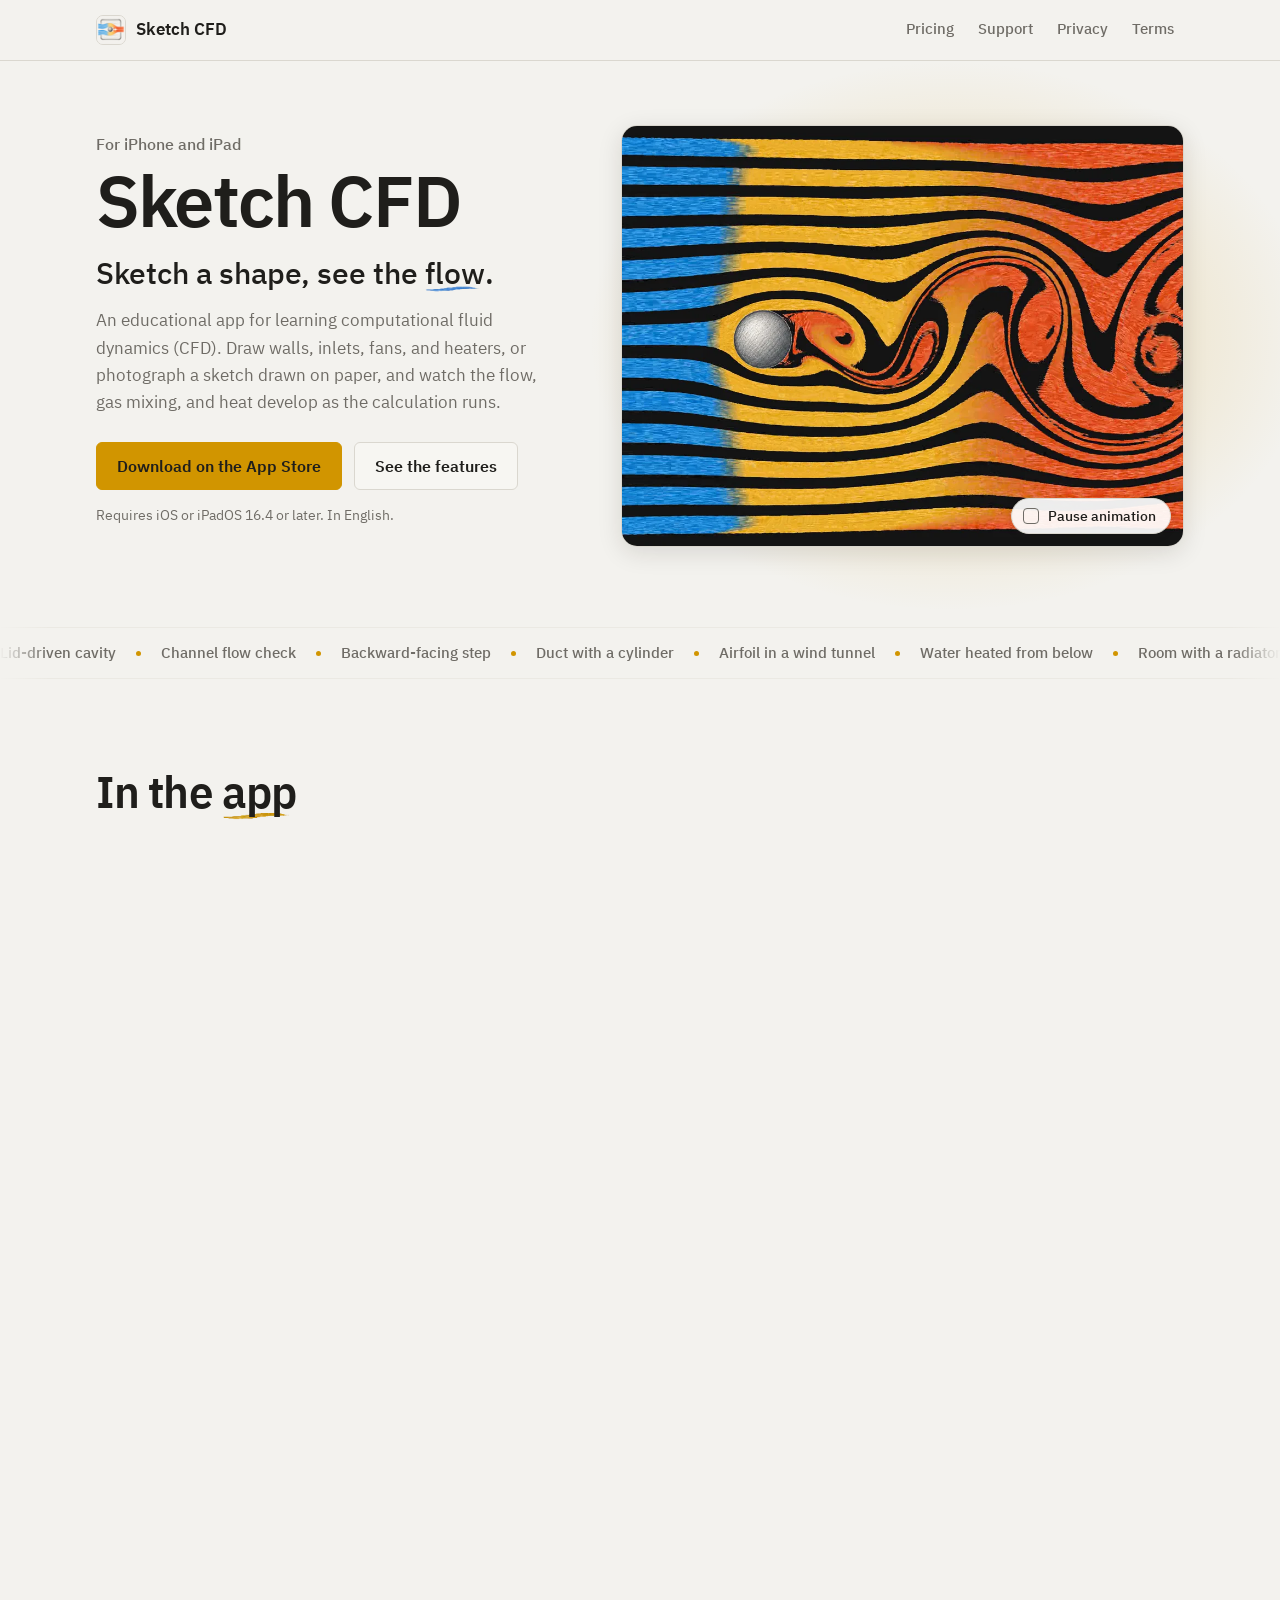
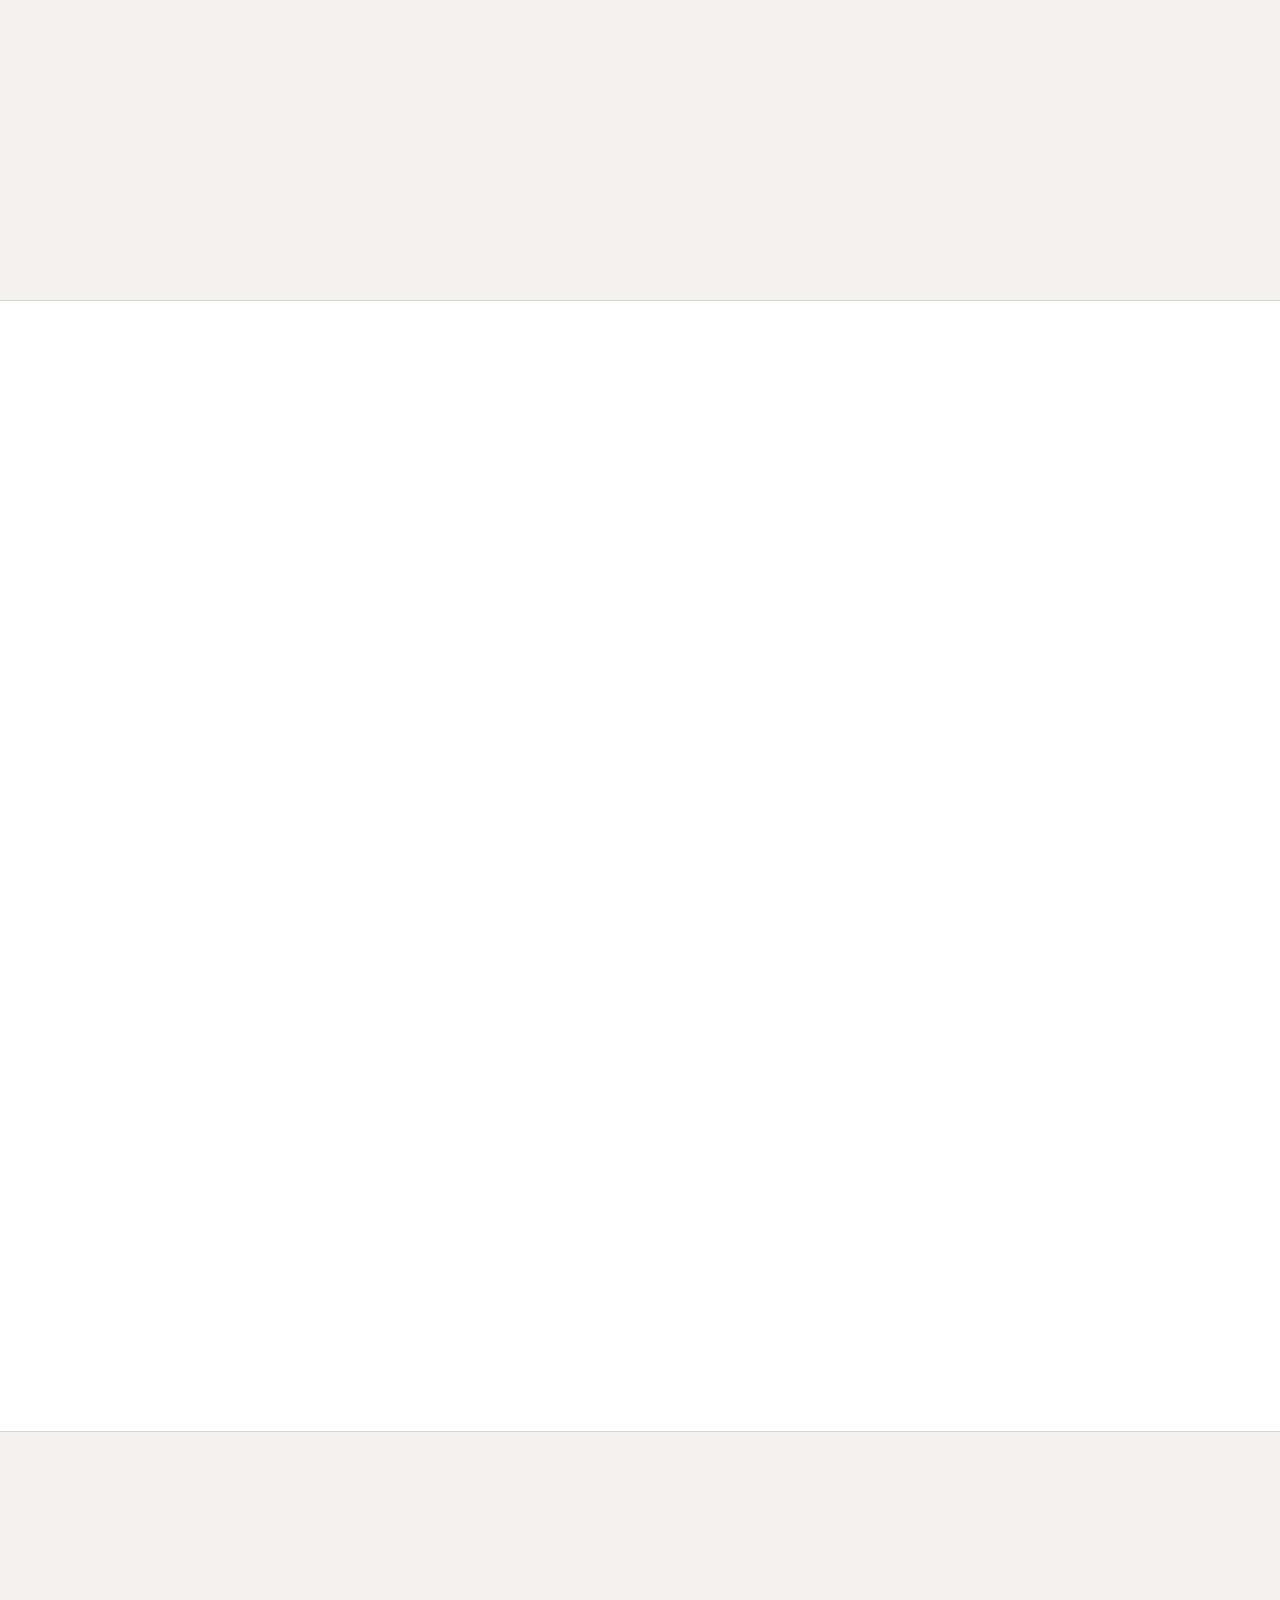
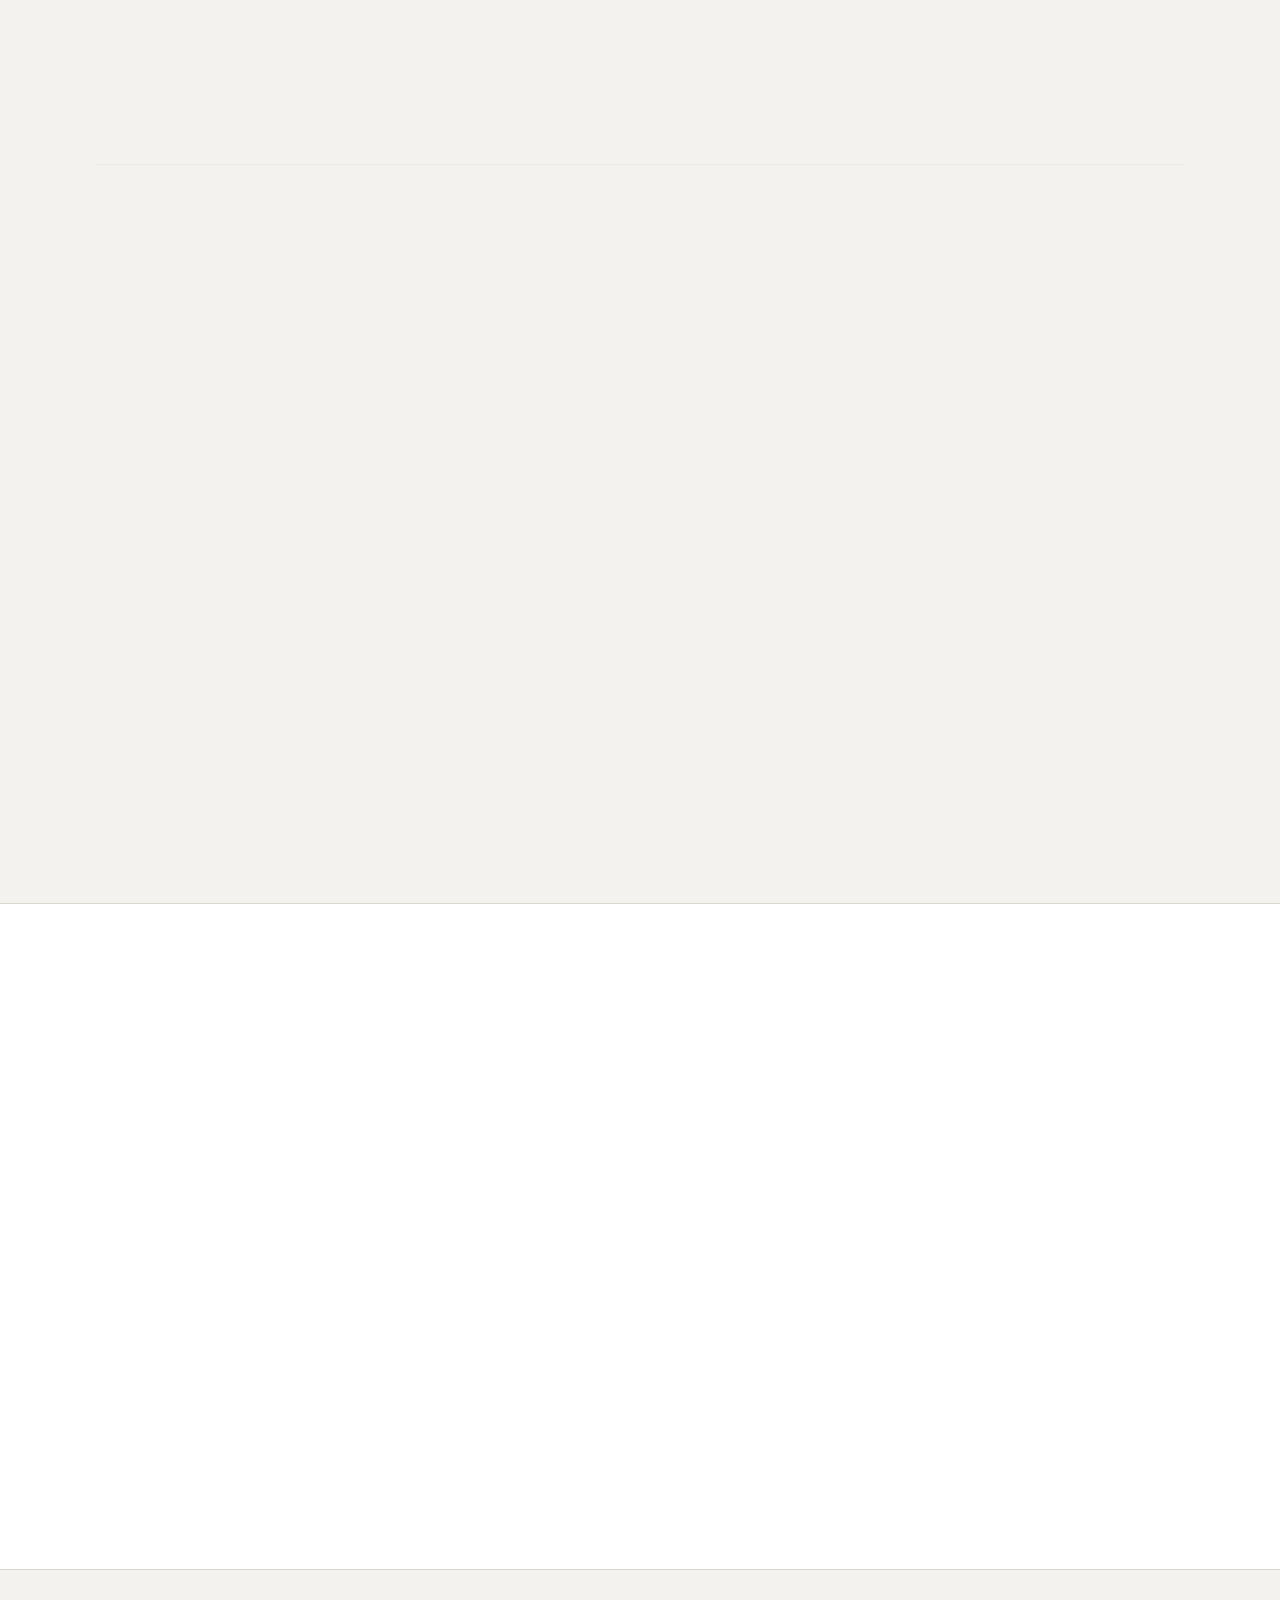
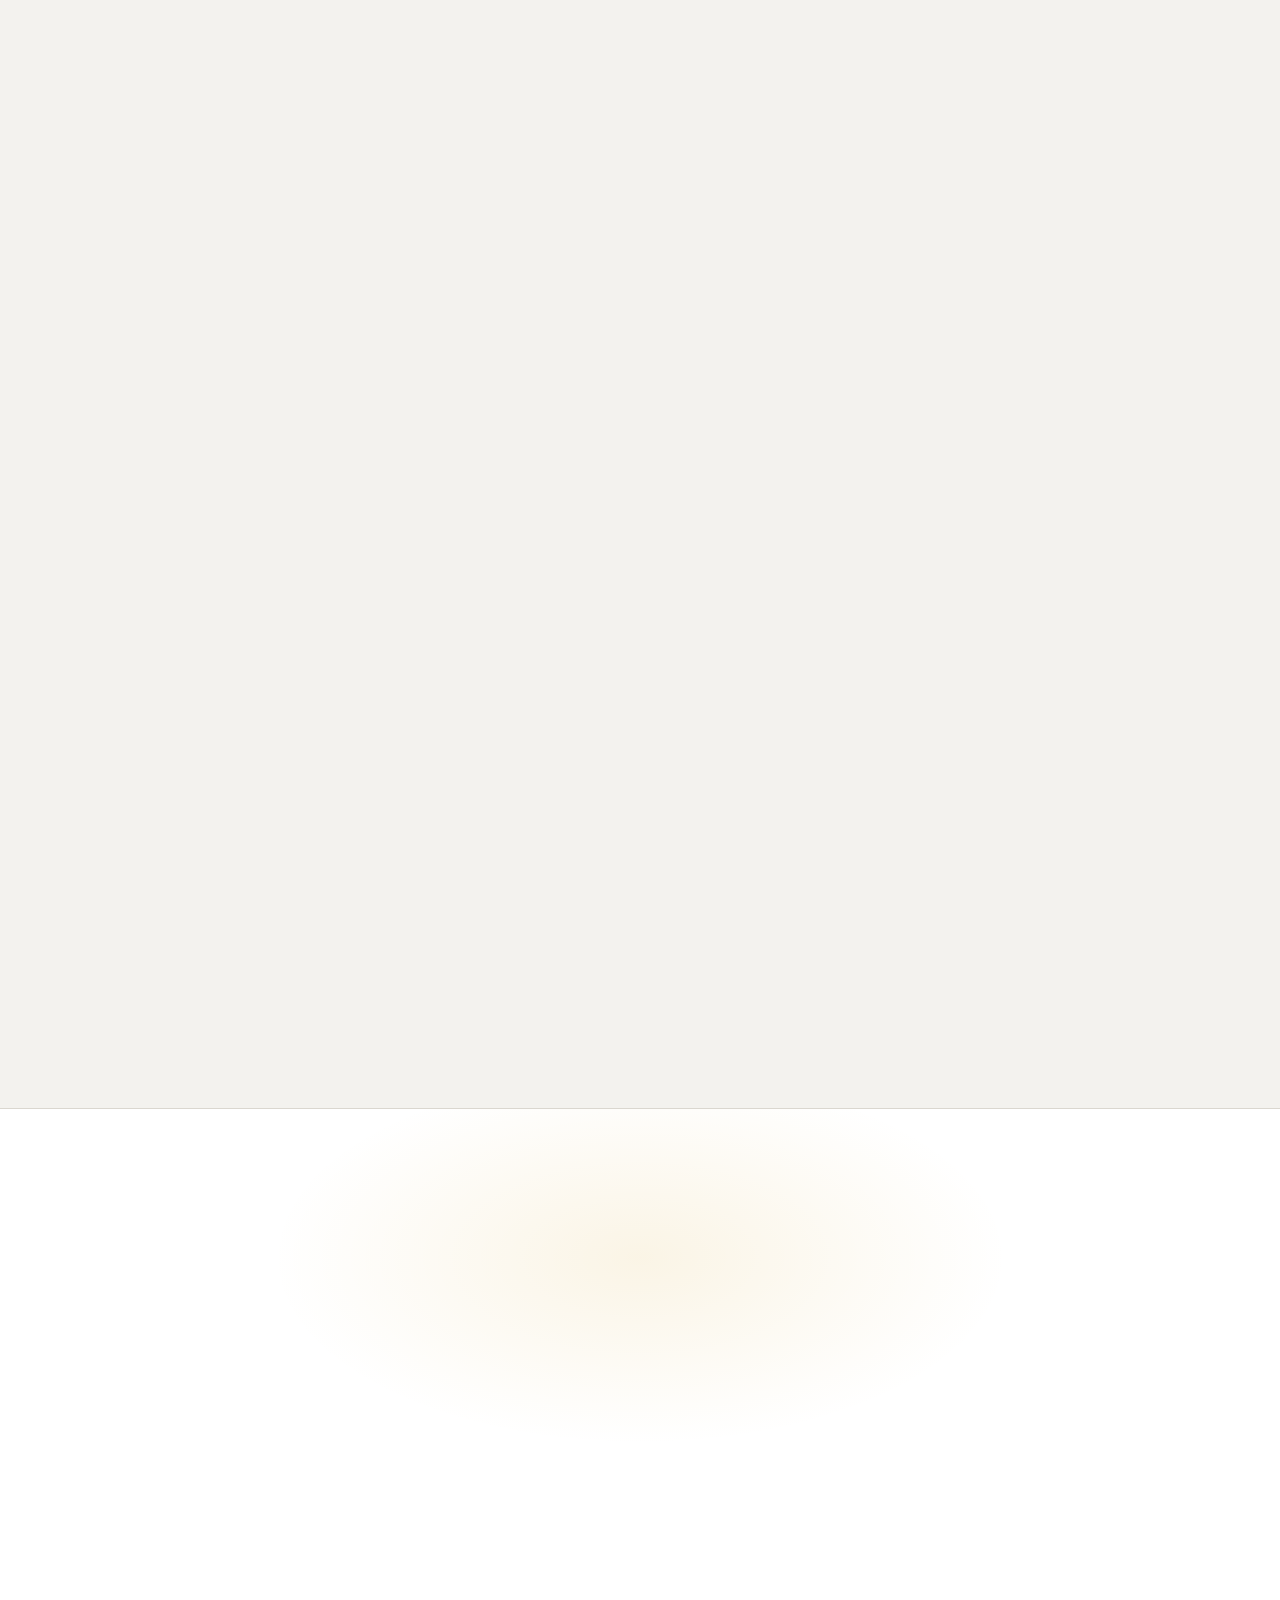
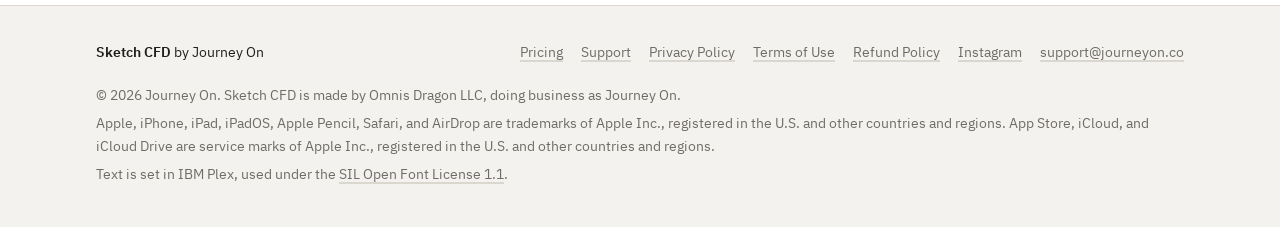
==== commit 2b4b12a4: "Website: the App Store buttons read Download on the App Store and open the app's page" ====
--- a/index.html
+++ b/index.html
@@ -51,7 +51,7 @@
         <p class="hero-line">Sketch a shape, see the <span class="pencil blue">flow</span>.</p>
         <p class="hero-sub">An educational app for learning computational fluid dynamics (CFD). Draw walls, inlets, fans, and heaters, or photograph a sketch drawn on paper, and watch the flow, gas mixing, and heat develop as the calculation runs.</p>
         <div class="actions">
-          <a class="btn primary" href="https://apps.apple.com/us/developer/journey-on/id1807155063">Coming soon to the App Store</a>
+          <a class="btn primary" href="https://apps.apple.com/app/sketch-cfd/id6824528045">Download on the App Store</a>
           <a class="btn" href="#draw">See the features</a>
         </div>
         <p class="small muted">Requires iOS or iPadOS 16.4 or later. In English.</p>
@@ -320,7 +320,7 @@
       <h2 id="get-title">Sketch CFD for iPhone and iPad</h2>
       <p>Learn fluid flow by sketching. Requires iOS or iPadOS 16.4 or later.</p>
       <div class="actions center">
-        <a class="btn primary" href="https://apps.apple.com/us/developer/journey-on/id1807155063">Coming soon to the App Store</a>
+        <a class="btn primary" href="https://apps.apple.com/app/sketch-cfd/id6824528045">Download on the App Store</a>
       </div>
       <p class="small muted">Questions? Email <a href="mailto:support@journeyon.co">support@journeyon.co</a> or read the <a href="support/">support page</a>.</p>
     </div>
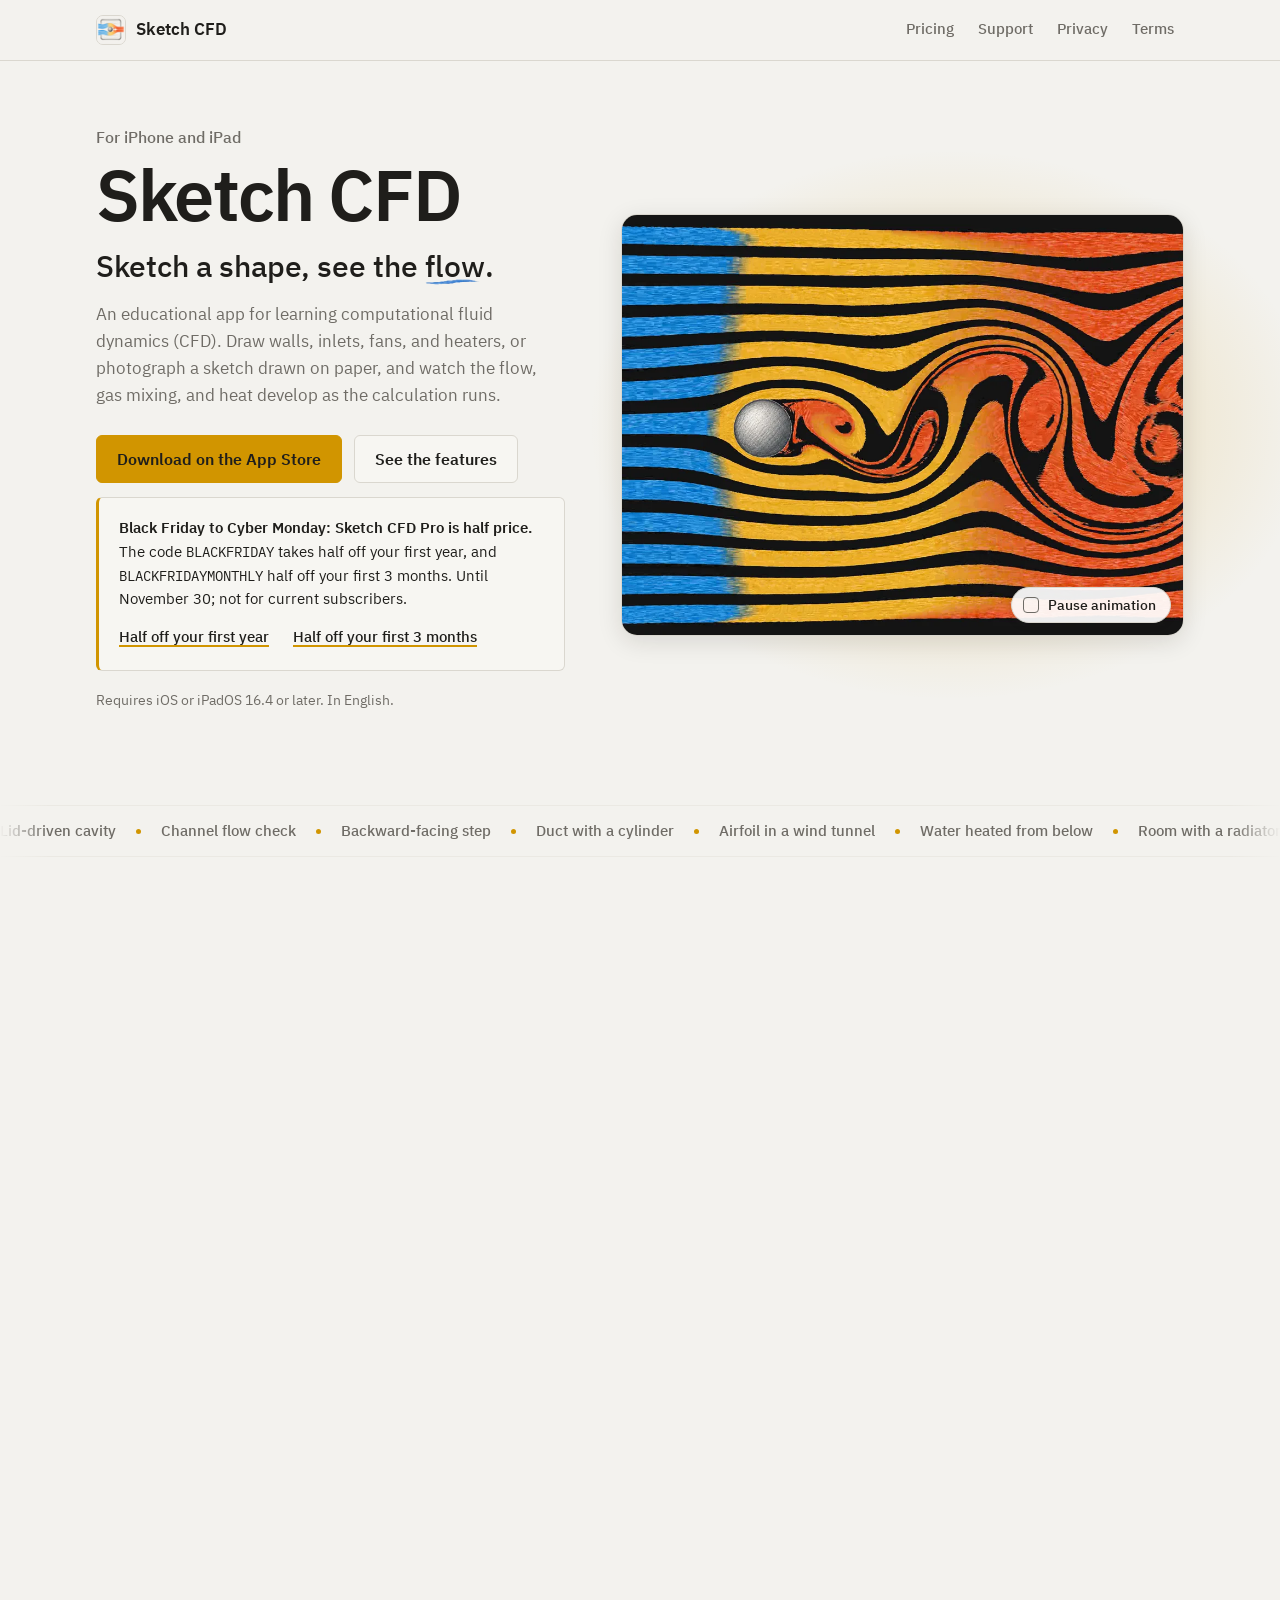
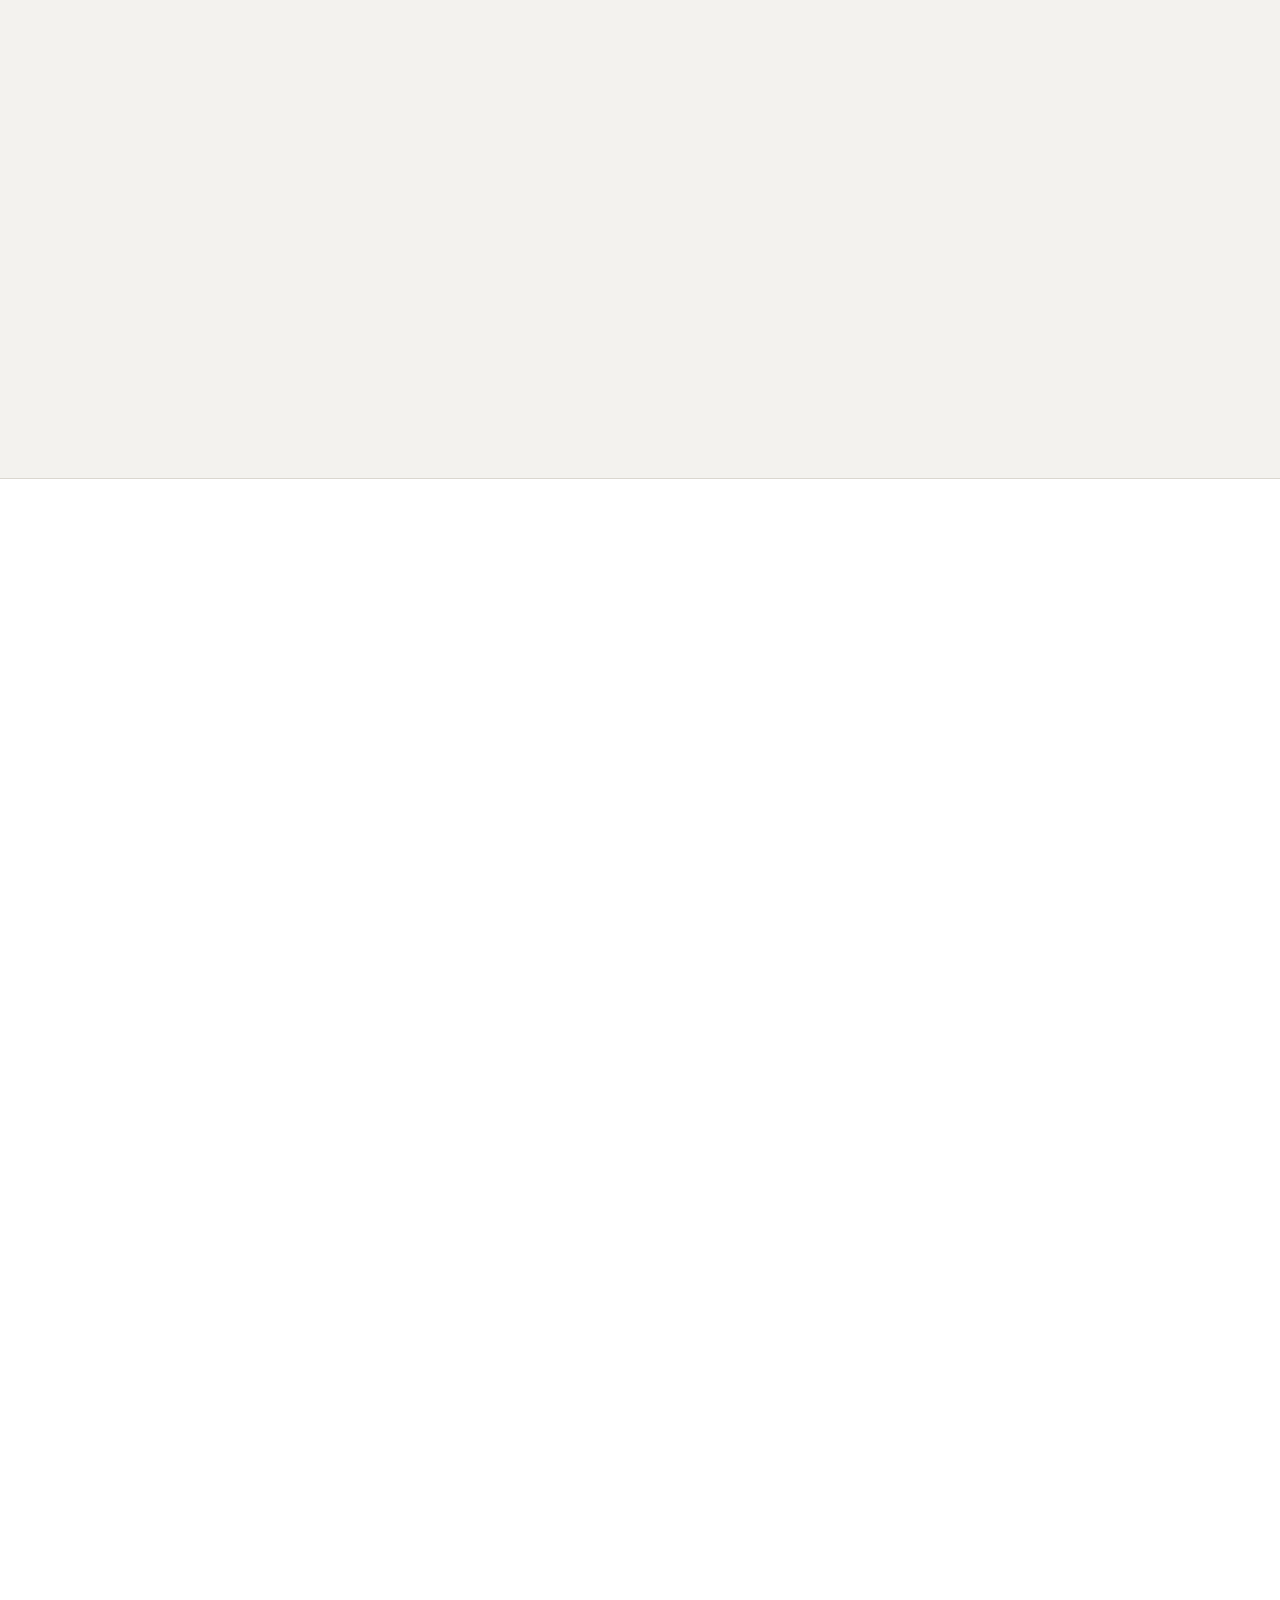
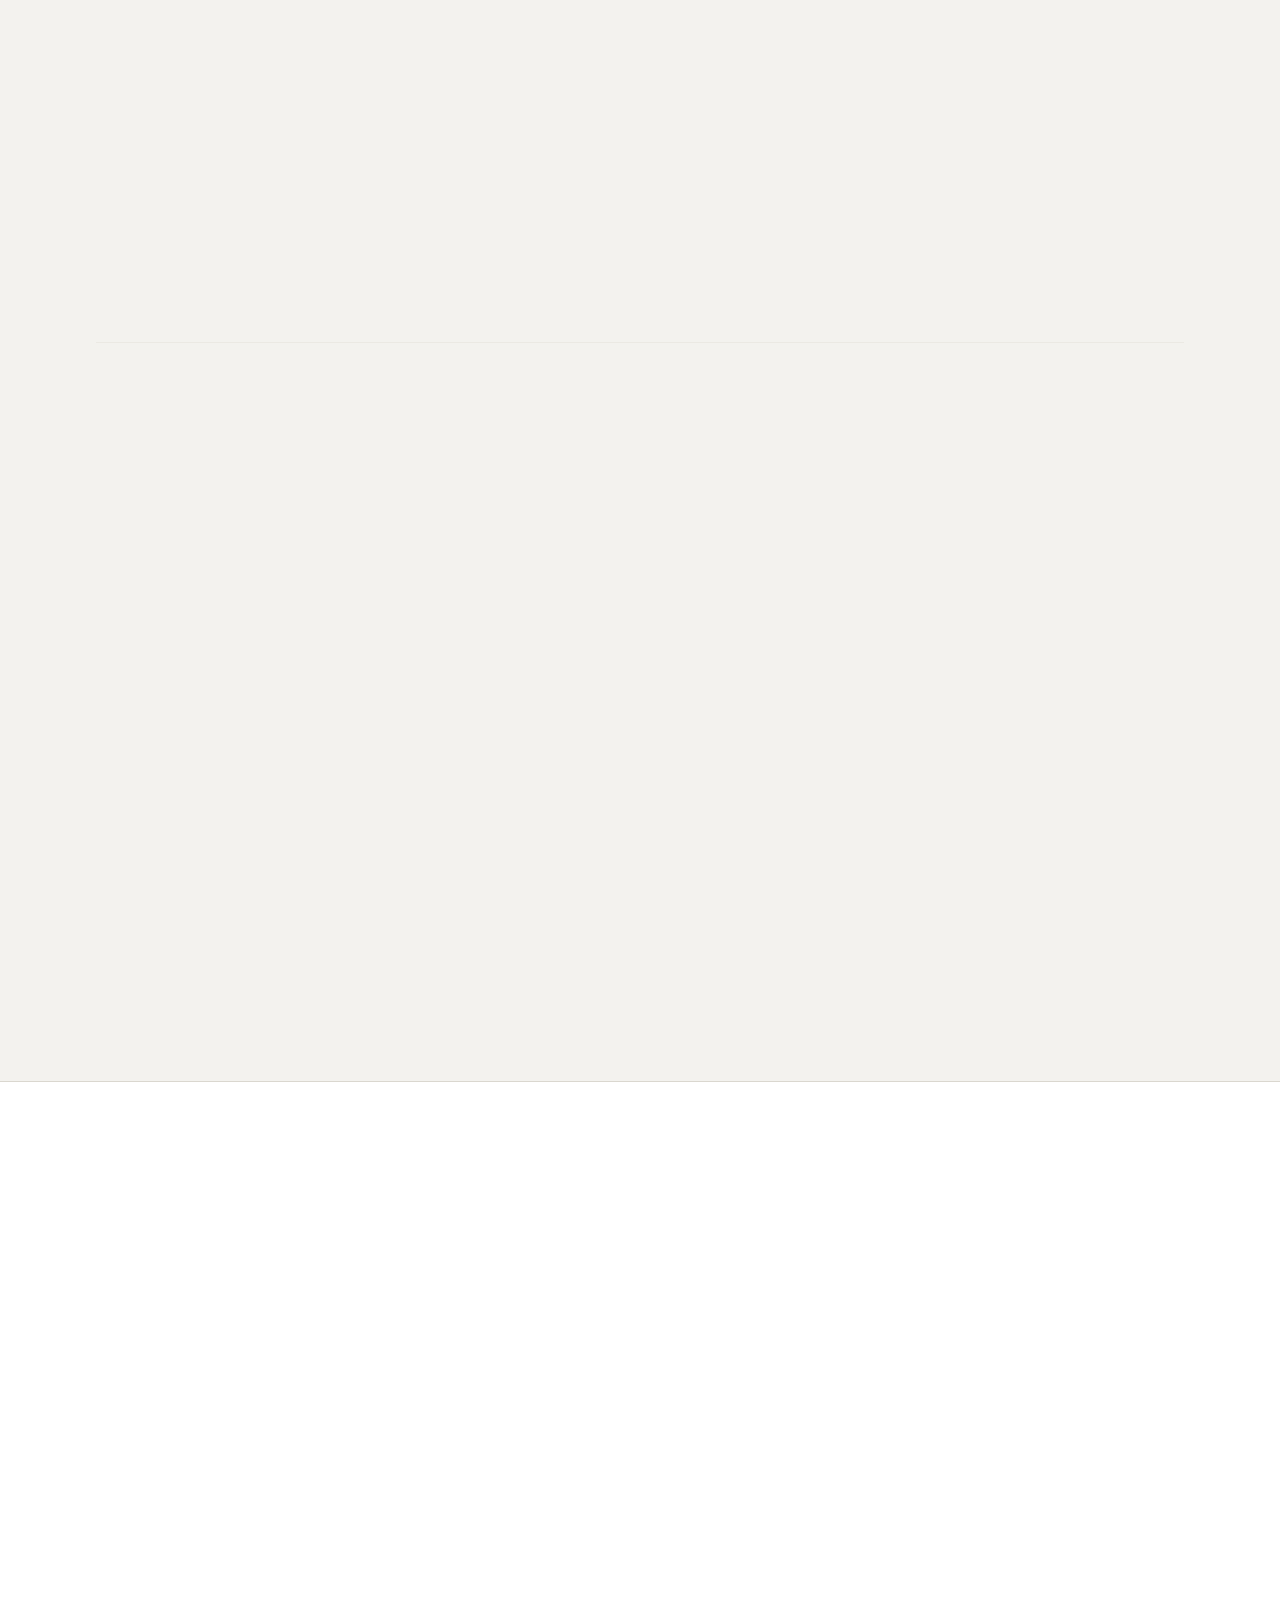
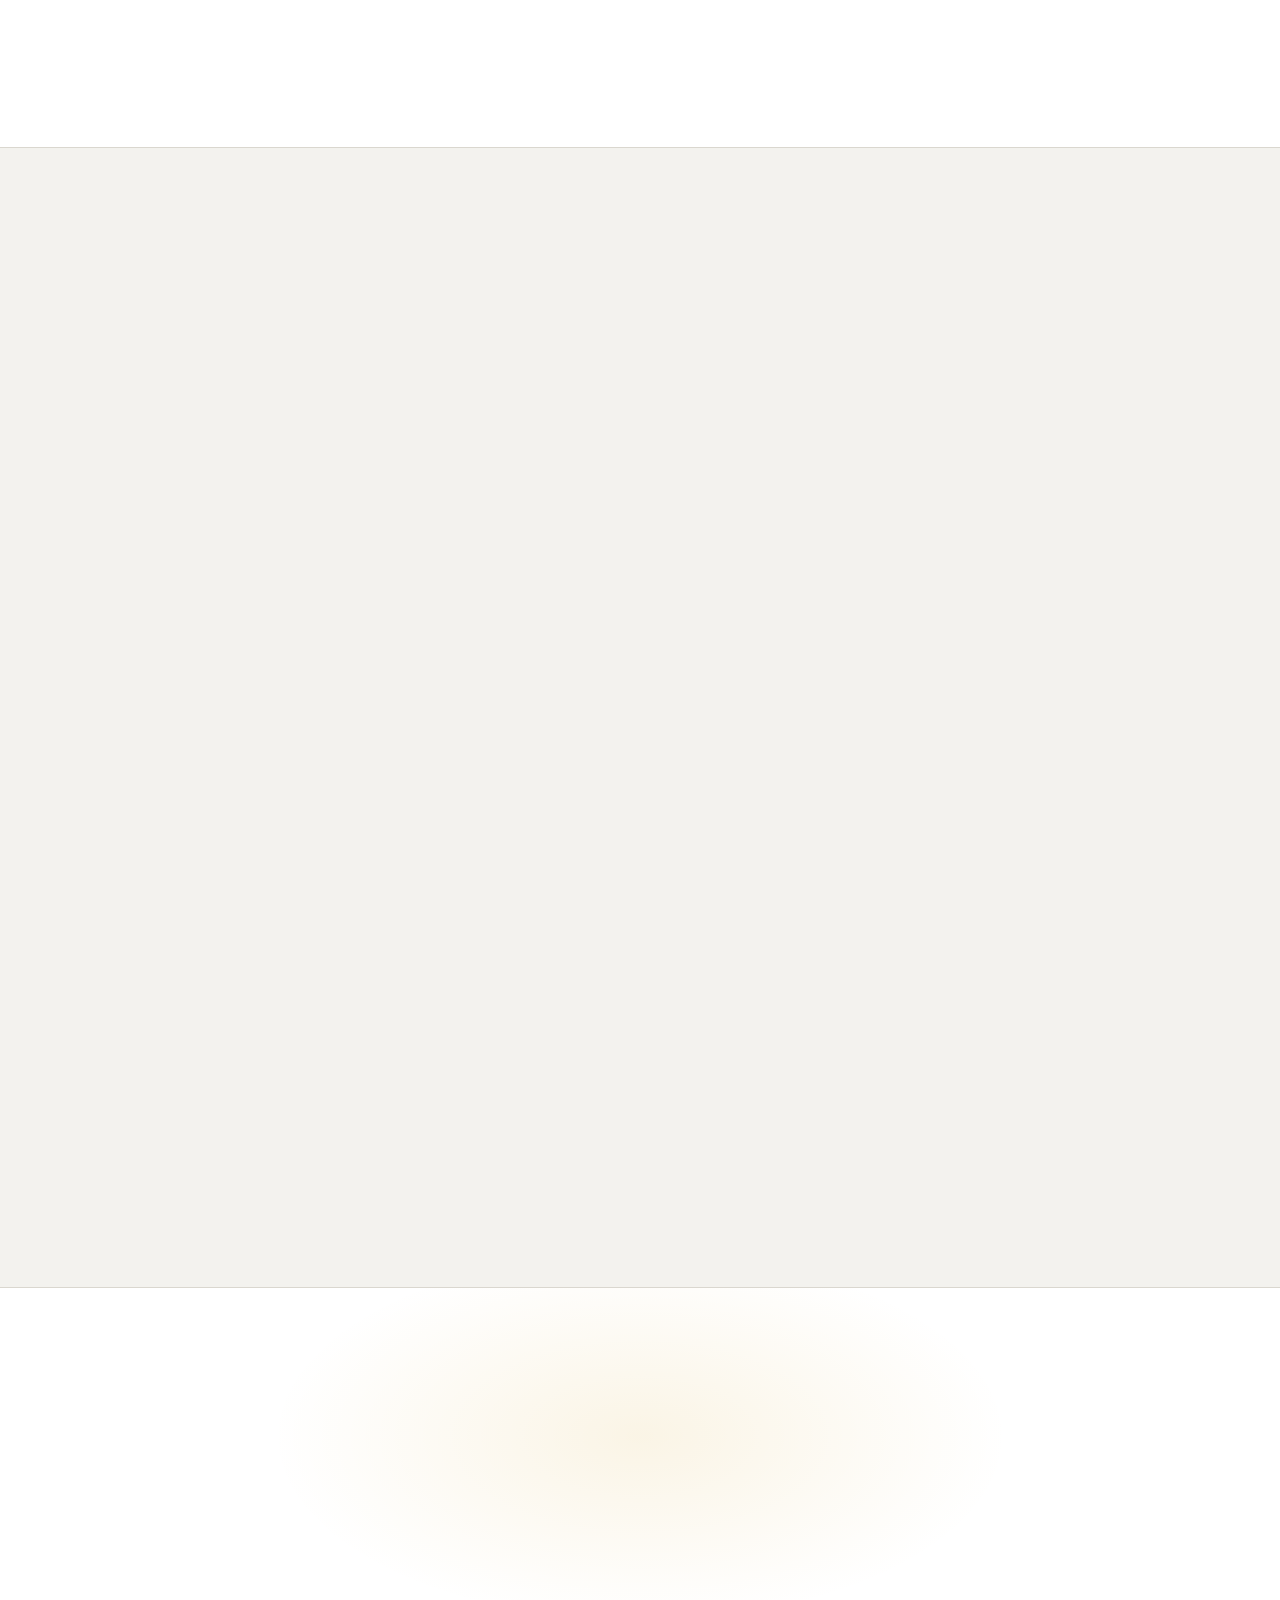
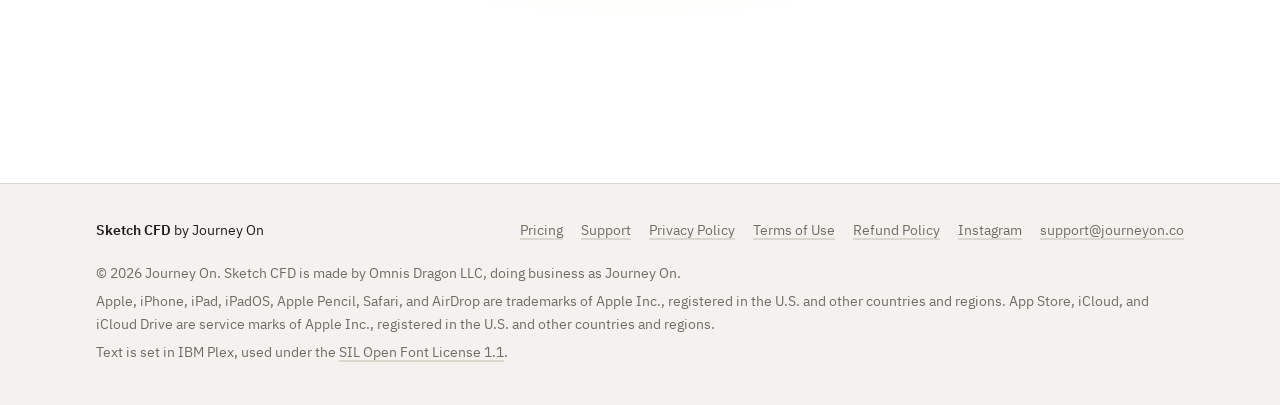
==== commit 3553f119: "Black Friday sale note on the home and pricing pages Co-Authored-By: Claude Opus 5.5 <noreply@anthro" ====
--- a/index.html
+++ b/index.html
@@ -54,6 +54,10 @@
           <a class="btn primary" href="https://apps.apple.com/app/sketch-cfd/id6824528045">Download on the App Store</a>
           <a class="btn" href="#draw">See the features</a>
         </div>
+        <div class="note sale">
+          <p><strong>Black Friday to Cyber Monday: Sketch CFD Pro is half price.</strong> The code <span class="mono">BLACKFRIDAY</span> takes half off your first year, and <span class="mono">BLACKFRIDAYMONTHLY</span> half off your first 3 months. Until November 30; not for current subscribers.</p>
+          <p class="sale-links"><a href="https://apps.apple.com/redeem?ctx=offercodes&amp;id=6824528045&amp;code=BLACKFRIDAY">Half off your first year</a> <a href="https://apps.apple.com/redeem?ctx=offercodes&amp;id=6824528045&amp;code=BLACKFRIDAYMONTHLY">Half off your first 3 months</a></p>
+        </div>
         <p class="small muted">Requires iOS or iPadOS 16.4 or later. In English.</p>
       </div>
       <div class="hero-media">
--- a/assets/site.css
+++ b/assets/site.css
@@ -1060,6 +1060,36 @@
   border-bottom: 0;
 }
 
+/* Black Friday note: remove these rules and the note on the home and pricing pages after 30 Nov 2026. A note under the
+   hero's App Store button and under the prices, with the two offer-code links in a row that wraps on phones. */
+.note.sale {
+  max-width: 600px;
+  margin: 4px 0 18px;
+  font-size: 15px;
+  line-height: 1.55;
+}
+
+.sale p {
+  margin-bottom: 10px;
+}
+
+.sale strong {
+  color: var(--fg);
+  font-weight: 600;
+}
+
+.sale-links {
+  display: flex;
+  flex-wrap: wrap;
+  gap: 2px 24px;
+  font-weight: 500;
+}
+
+.sale-links a {
+  display: inline-block;
+  padding: 4px 0;
+}
+
 /* Bands: See it in action, Free and Pro, and the end of the page, on the panel color between sections on the page
    color. A lit band has a soft light from above (dark theme only), and the closing band a glow behind the app icon. */
 .band {
